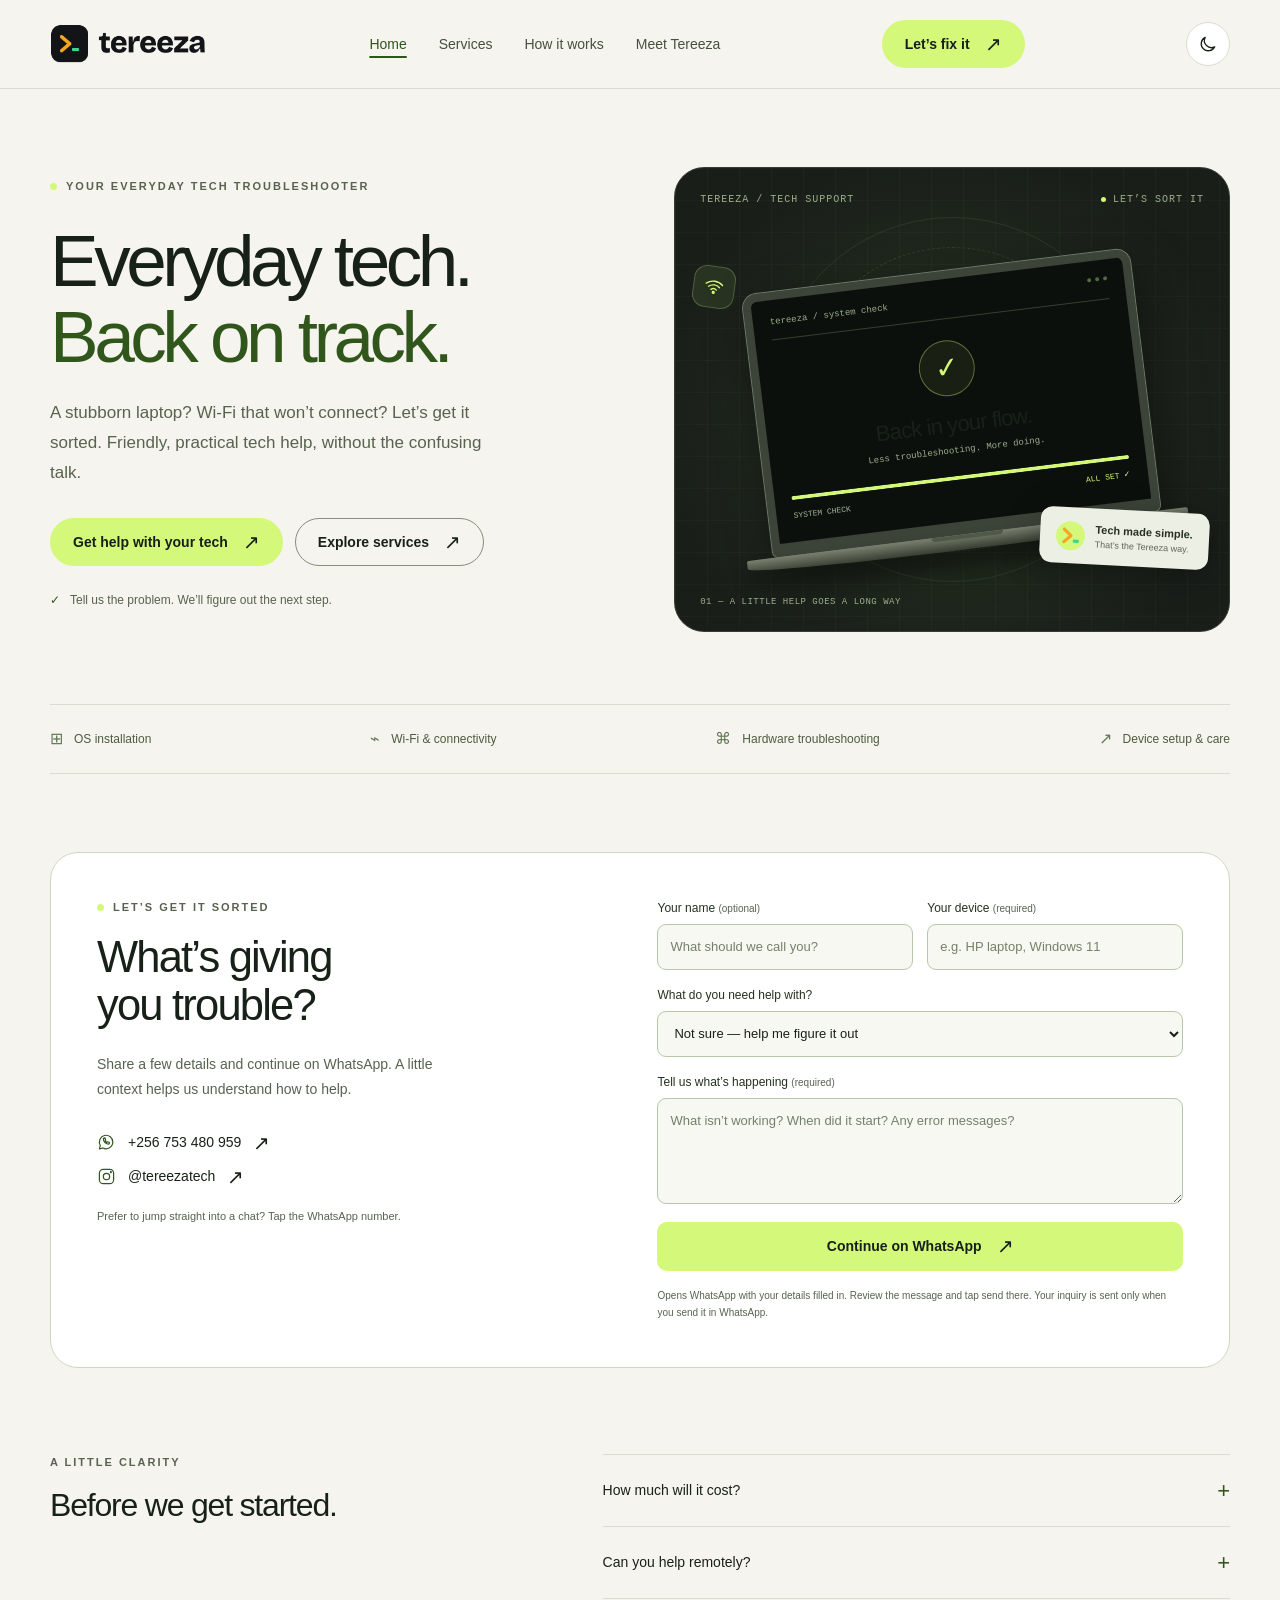
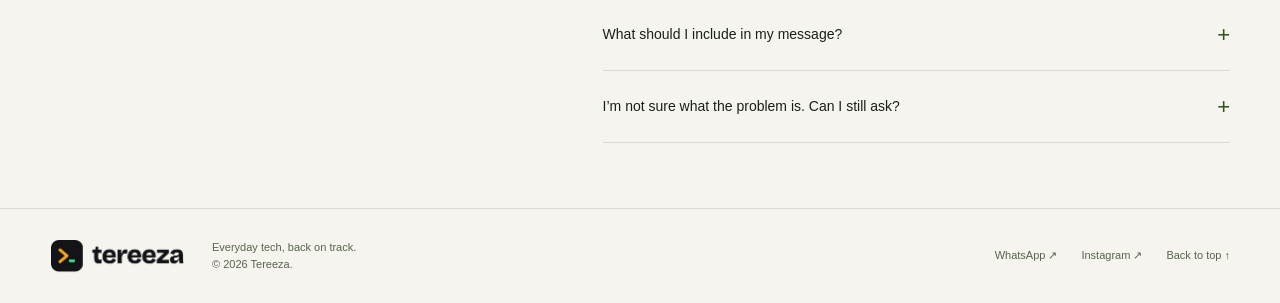
==== public/index.html @ 5425e19e "Add Tereeza website with Vercel deployment configuration" ====
<!doctype html>
<html lang="en">
<head>
  <meta charset="utf-8">
  <meta name="viewport" content="width=device-width, initial-scale=1">
  <meta name="theme-color" content="#111413">
  <meta name="description" content="Tereeza helps with everyday tech. Start an inquiry about your device and continue on WhatsApp.">
  <title>Tereeza — Everyday tech, back on track</title>
  <link rel="icon" href="favicon.svg" type="image/svg+xml">
  <script>
    (() => {
      let savedTheme;
      try { savedTheme = localStorage.getItem('tereeza-theme'); } catch (_) {}
      document.documentElement.dataset.theme = savedTheme === 'light' || savedTheme === 'dark' ? savedTheme : (matchMedia('(prefers-color-scheme: light)').matches ? 'light' : 'dark');
    })();
  </script>
  <link rel="stylesheet" href="assets/site.css">
  <script src="assets/site.js" defer></script>
</head>
<body data-page="home">
  <a class="skip" href="#main">Skip to content</a>
  <header class="topbar">
    <div class="wrap nav">
      <a href="index.html" class="brand" aria-label="Tereeza home"><img class="brand-logo brand-logo-dark" src="assets/tereeza-logo-dark.png" alt="Tereeza" width="4368" height="1104"><img class="brand-logo brand-logo-light" src="assets/tereeza-logo-light.png" alt="Tereeza" width="4368" height="1104"></a>
      <nav class="nav-links" id="navigation" aria-label="Main navigation"><a href="index.html" aria-current="page">Home</a><a href="services.html">Services</a><a href="how-it-works.html">How it works</a><a href="meet-tereeza.html">Meet Tereeza</a></nav>
      <a class="pill" href="#inquiry">Let’s fix it <span class="arr" aria-hidden="true">↗</span></a>
      <button type="button" class="theme-toggle" aria-label="Switch to light mode" title="Switch to light mode"><svg class="theme-icon-sun" viewBox="0 0 24 24" aria-hidden="true"><circle cx="12" cy="12" r="4"/><path d="M12 2v2m0 16v2M2 12h2m16 0h2M5 5l1.5 1.5m11 11L19 19M5 19l1.5-1.5m11-11L19 5"/></svg><svg class="theme-icon-moon" viewBox="0 0 24 24" aria-hidden="true"><path d="M20 15.4A8.5 8.5 0 0 1 8.6 4a8.5 8.5 0 1 0 11.4 11.4Z"/></svg></button>
      <button type="button" class="menu-toggle" aria-expanded="false" aria-controls="navigation" aria-label="Open navigation">☰</button>
    </div>
  </header>
  <main id="main">
<div class="wrap"><section class="hero" aria-labelledby="hero-title">
        <div>
          <div class="eyebrow"><span class="dot" aria-hidden="true"></span> Your everyday tech troubleshooter</div>
          <h1 id="hero-title">Everyday tech.<br><em>Back on track.</em></h1>
          <p class="intro">A stubborn laptop? Wi-Fi that won’t connect? Let’s get it sorted. Friendly, practical tech help, without the confusing talk.</p>
          <div class="hero-actions"><a class="pill" href="#inquiry">Get help with your tech <span class="arr" aria-hidden="true">↗</span></a><a class="pill secondary" href="services.html">Explore services <span class="arr" aria-hidden="true">↗</span></a></div>
          <p class="hero-note"><span class="check" aria-hidden="true">✓</span> Tell us the problem. We’ll figure out the next step.</p>
        </div>
        <div class="tech-scene" role="img" aria-label="Illustration of a laptop with a completed system check, showing tech back on track.">
          <div class="scene-top"><span>TEREEZA / TECH SUPPORT</span><span class="scene-tag"><span class="dot"></span> LET’S SORT IT</span></div>
          <div class="orbit"></div>
          <div class="signal"><svg viewBox="0 0 24 24" fill="none" stroke="currentColor" stroke-width="1.5" stroke-linecap="round"><path d="M3 9a14 14 0 0 1 18 0M6 12a9 9 0 0 1 12 0M9 15a4.5 4.5 0 0 1 6 0"/><circle cx="12" cy="18" r="1" fill="currentColor"/></svg></div>
          <div class="laptop"><div class="laptop-screen"><div class="screen-top"><span>tereeza / system check</span><span class="screen-dots"><i></i><i></i><i></i></span></div><div class="status-icon">✓</div><div class="screen-title">Back in your flow.</div><div class="screen-sub">Less troubleshooting. More doing.</div><div class="screen-progress"></div><div class="screen-status"><span>SYSTEM CHECK</span><b>ALL SET ✓</b></div></div><div class="laptop-base"></div></div>
          <div class="float-badge"><span class="badge-icon"><img src="assets/tereeza-glyph-color.svg" alt="" width="20" height="18"></span><div><strong>Tech made simple.</strong><small>That’s the Tereeza way.</small></div></div>
          <div class="scene-bottom">01 — A LITTLE HELP GOES A LONG WAY</div>
        </div>
      </section><div class="service-strip" aria-label="What we can help with"><span><i aria-hidden="true">⊞</i> OS installation</span><span><i aria-hidden="true">⌁</i> Wi-Fi & connectivity</span><span><i aria-hidden="true">⌘</i> Hardware troubleshooting</span><span><i aria-hidden="true">↗</i> Device setup & care</span></div></div><div class="wrap home-contact"><section class="contact" id="inquiry" aria-labelledby="contact-title"><div class="contact-copy"><div class="eyebrow"><span class="dot" aria-hidden="true"></span> Let’s get it sorted</div><h2 id="contact-title">What’s giving<br>you trouble?</h2><p>Share a few details and continue on WhatsApp. A little context helps us understand how to help.</p><div class="contact-list"><a href="https://wa.me/256753480959?text=Hi%20Tereeza%2C%20I%20need%20help%20with%20my%20tech." target="_blank" rel="noopener noreferrer"><svg viewBox="0 0 24 24" aria-hidden="true"><path d="M20 11.5a8.5 8.5 0 0 1-12.5 7.4L3 20l1.2-4.3A8.5 8.5 0 1 1 20 11.5Z"/><path d="M8 7c0 4 3 7 7 7l1-2-3-1-1 1-2-2 1-1-1-3-2 1Z"/></svg>+256 753 480 959 <span class="arr" aria-hidden="true">↗</span></a><a href="https://www.instagram.com/tereezatech/" target="_blank" rel="noopener noreferrer"><svg viewBox="0 0 24 24" aria-hidden="true"><rect x="3" y="3" width="18" height="18" rx="5"/><circle cx="12" cy="12" r="4"/><circle cx="17.5" cy="6.5" r=".6" fill="currentColor"/></svg>@tereezatech <span class="arr" aria-hidden="true">↗</span></a></div><p class="direct-note">Prefer to jump straight into a chat? Tap the WhatsApp number.</p></div>
        <form class="inquiry-form" action="https://wa.me/256753480959" method="get" target="_blank" rel="noopener noreferrer" id="inquiry-form">
          <div class="form-row"><div class="field"><label for="customer-name">Your name <span>(optional)</span></label><input id="customer-name" autocomplete="name" maxlength="80" placeholder="What should we call you?"></div><div class="field"><label for="device">Your device <span>(required)</span></label><input id="device" maxlength="120" placeholder="e.g. HP laptop, Windows 11" required></div></div>
          <div class="field"><label for="service">What do you need help with?</label><select id="service"><option>Not sure — help me figure it out</option><option>OS installation & recovery</option><option>Wi-Fi & connectivity</option><option>Hardware troubleshooting</option><option>Device setup & tune-ups</option></select></div>
          <div class="field"><label for="problem">Tell us what’s happening <span>(required)</span></label><textarea id="problem" maxlength="1500" minlength="5" placeholder="What isn’t working? When did it start? Any error messages?" required></textarea></div>
          <input type="hidden" id="whatsapp-message" name="text" value="Hi Tereeza, I need help with my tech.">
          <button class="pill" type="submit">Continue on WhatsApp <span class="arr" aria-hidden="true">↗</span></button>
          <p class="form-note" id="form-note">Opens WhatsApp with your details filled in. Review the message and tap send there. Your inquiry is sent only when you send it in WhatsApp.</p>
          <p class="form-status" role="status" id="form-status" hidden>WhatsApp opened with your message. Review it there and tap send. <a id="whatsapp-fallback" href="https://wa.me/256753480959" target="_blank" rel="noopener noreferrer" style="text-decoration:underline">Open the message again ↗</a></p>
          <noscript><p class="form-note">To include your details, enable JavaScript or <a href="https://wa.me/256753480959" target="_blank" rel="noopener noreferrer" style="text-decoration:underline">chat directly on WhatsApp</a> and describe your issue there.</p></noscript>
        </form>
      </section><section class="section faq" aria-labelledby="faq-title"><div class="faq-layout"><div><div class="eyebrow">A little clarity</div><h2 id="faq-title">Before we get started.</h2></div><div><details><summary>How much will it cost?</summary><p>The cost depends on your device and the issue. Share the details on WhatsApp so we can discuss the work and agree on a price before getting started.</p></details><details><summary>Can you help remotely?</summary><p>Some software and connectivity problems can be discussed or guided remotely. Hardware issues may need an in-person check. We’ll agree on a suitable arrangement in the chat.</p></details><details><summary>What should I include in my message?</summary><p>Tell us your device model, the issue, when it started and any error message. You can add a photo or screenshot in WhatsApp if it helps explain what you’re seeing.</p></details><details><summary>I’m not sure what the problem is. Can I still ask?</summary><p>Absolutely. Choose “Not sure” in the form and describe what you’ve noticed in your own words. You don’t need to know the technical name.</p></details></div></div></section></div>
  </main>
  <footer class="footer"><div class="wrap footer-inner"><div class="footer-brand"><a href="index.html" class="brand" aria-label="Tereeza home"><img class="brand-logo brand-logo-dark" src="assets/tereeza-logo-dark.png" alt="Tereeza" width="4368" height="1104"><img class="brand-logo brand-logo-light" src="assets/tereeza-logo-light.png" alt="Tereeza" width="4368" height="1104"></a><p>Everyday tech, back on track.<br>© <span id="year">2026</span> Tereeza.</p></div><div class="footer-links"><a href="https://wa.me/256753480959?text=Hi%20Tereeza%2C%20I%20need%20help%20with%20my%20tech." target="_blank" rel="noopener noreferrer">WhatsApp ↗</a><a href="https://www.instagram.com/tereezatech/" target="_blank" rel="noopener noreferrer">Instagram ↗</a><a href="#main">Back to top ↑</a></div></div></footer>
</body>
</html>
---- public/assets/site.css ----
:root{color-scheme:dark;--bg:#111413;--surface:#1a1e1c;--line:#323832;--text:#f2f1e9;--muted:#a6afa7;--lime:#d4f87a;--ink:#172018;--accent:#d4f87a;--radius:22px}
    *{box-sizing:border-box}html{scroll-behavior:smooth;scroll-padding-top:106px}body{margin:0;background:var(--bg);color:var(--text);font-family:Arial,Helvetica,sans-serif;-webkit-font-smoothing:antialiased;line-height:1.5}a{color:inherit;text-decoration:none}button,input,select,textarea{font:inherit}button,a,input,select,textarea{-webkit-tap-highlight-color:transparent}button,a{touch-action:manipulation}button{cursor:pointer}a:focus-visible,button:focus-visible,input:focus-visible,select:focus-visible,textarea:focus-visible,summary:focus-visible{outline:3px solid var(--accent);outline-offset:5px}::selection{background:var(--lime);color:var(--ink)}.wrap{width:min(1180px,calc(100% - 72px));margin-inline:auto}.skip{position:absolute;left:12px;top:-80px;padding:12px;background:var(--lime);color:var(--ink);z-index:20}.skip:focus{top:12px}.topbar{position:sticky;top:0;z-index:10;background:rgba(17,20,19,.96);border-bottom:1px solid var(--line)}.nav{display:flex;align-items:center;justify-content:space-between;min-height:88px;gap:20px}.brand{display:inline-flex;align-items:center;gap:10px;font-size:27px;font-weight:800;letter-spacing:-1.5px}.brand-logo{display:block;width:158px;height:auto;object-fit:contain}.badge-icon img{display:block;width:20px;height:18px;object-fit:contain}.nav-links{display:flex;gap:32px;color:#c1c9c2;font-size:14px}.nav-links a:hover{color:var(--accent)}.pill{display:inline-flex;justify-content:center;align-items:center;gap:15px;min-height:48px;padding:13px 22px;border-radius:100px;border:1px solid transparent;background:var(--lime);color:var(--ink);font-size:14px;font-weight:700;line-height:1.3;transition:background .2s,transform .2s}.pill:hover{background:#e4ffac;transform:translateY(-2px)}.pill.secondary{background:transparent;border-color:#596058;color:var(--text)}.pill.secondary:hover{background:#252c24}.arr{font-size:20px;font-weight:400;line-height:1}.menu-toggle{display:none;background:transparent;color:var(--text);border:1px solid var(--line);padding:9px 13px;border-radius:8px}.eyebrow{display:flex;gap:9px;align-items:center;text-transform:uppercase;letter-spacing:2px;font-size:11px;font-weight:700;color:var(--muted)}.dot{width:7px;height:7px;border-radius:50%;background:var(--lime);flex:none}.hero{display:grid;grid-template-columns:1.08fr 1fr;gap:24px;padding:78px 0 72px;align-items:center}.hero h1{font-size:clamp(52px,5.7vw,76px);line-height:1.04;letter-spacing:-4.5px;margin:28px 0 24px;font-weight:500}.hero h1 em{font-style:normal;color:var(--accent)}.intro{max-width:440px;font-size:17px;line-height:1.75;color:var(--muted);margin:0 0 30px}.hero-actions{display:flex;flex-wrap:wrap;gap:12px}.hero-note{display:flex;align-items:center;gap:10px;color:var(--muted);font-size:12px;margin-top:25px}.check{color:var(--accent)}
    .tech-scene{position:relative;isolation:isolate;min-height:465px;display:grid;place-items:center;overflow:hidden;border:1px solid #353e31;border-radius:30px;background:radial-gradient(ellipse at 50% 55%,#33412a 0, #20291e 40%,#191e19 75%)}.tech-scene:before{content:"";position:absolute;inset:0;background-image:linear-gradient(#c0de8a08 1px,transparent 1px),linear-gradient(90deg,#c0de8a08 1px,transparent 1px);background-size:32px 32px;z-index:-1}.scene-top{position:absolute;top:24px;left:25px;right:25px;display:flex;justify-content:space-between;font-family:monospace;font-size:10px;color:#9baf8c;letter-spacing:1px}.scene-tag{display:flex;gap:7px;align-items:center}.scene-tag .dot{width:5px;height:5px}.orbit{position:absolute;width:365px;height:365px;border:1px solid #6f8b4830;border-radius:50%;z-index:-1}.orbit:after{content:"";position:absolute;inset:29px;border:1px dashed #8eaa5930;border-radius:50%}.laptop{position:relative;width:84%;max-width:390px;transform:rotate(-7deg);margin-top:22px}.laptop-screen{background:#0c100c;border:8px solid #3c4439;border-bottom-width:13px;outline:1px solid #6f7968;border-radius:14px 14px 6px 6px;padding:17px 17px 22px;box-shadow:8px 18px 50px #0007}.screen-top{display:flex;justify-content:space-between;border-bottom:1px solid #343f30;padding-bottom:12px;font:9px monospace;color:#99ad8b}.screen-dots{display:flex;gap:4px}.screen-dots i{background:#536947;width:4px;height:4px;border-radius:50%}.status-icon{margin:21px auto 12px;width:56px;height:56px;border:1px solid #d4f87a60;background:#d4f87a10;color:var(--accent);border-radius:50%;display:grid;place-items:center;font-size:29px}.screen-title{font-size:22px;text-align:center;font-weight:500;letter-spacing:-.8px}.screen-sub{text-align:center;font:9px monospace;color:#9bad8e;margin-top:5px}.screen-progress{height:4px;background:#313c2b;border-radius:5px;overflow:hidden;margin:20px 0 11px}.screen-progress:after{content:"";display:block;height:100%;width:100%;background:var(--lime)}.screen-status{display:flex;justify-content:space-between;color:#a4b699;font:8px monospace}.screen-status b{color:var(--accent);font-weight:400}.laptop-base{position:relative;margin-left:-7%;width:114%;height:15px;border-radius:2px 2px 45% 45%;background:linear-gradient(#79806f,#373e32);box-shadow:0 13px 18px #0005}.laptop-base:after{content:"";position:absolute;left:42%;width:16%;height:4px;background:#4f5948;border-radius:0 0 6px 6px}.float-badge{position:absolute;right:20px;bottom:65px;display:flex;align-items:center;gap:10px;background:#ecf0e4;color:#263021;padding:13px 16px;border-radius:12px;box-shadow:0 8px 35px #0004;transform:rotate(3deg)}.float-badge .badge-icon{display:grid;place-items:center;background:#d4f87a;border-radius:50%;width:29px;height:29px;font-size:17px}.float-badge strong{display:block;font-size:11px}.float-badge small{display:block;font-size:9px;color:#5c6756}.scene-bottom{position:absolute;bottom:22px;left:25px;font-family:monospace;color:#9baf8c;font-size:9px;letter-spacing:.5px}.signal{position:absolute;left:18px;top:98px;width:42px;height:42px;border:1px solid #94ad7160;background:#283321;border-radius:13px;display:grid;place-items:center;transform:rotate(8deg);color:var(--accent)}.signal svg{width:22px;height:22px}
    .service-strip{display:flex;align-items:center;justify-content:space-between;gap:16px;border-top:1px solid var(--line);border-bottom:1px solid var(--line);padding:22px 0;color:#c6cdc3;font-size:12px}.service-strip span{display:flex;align-items:center;gap:11px}.service-strip i{color:#8c9b7d;font-style:normal;font-size:16px}.section{padding:86px 0}.section-head{display:flex;justify-content:space-between;gap:35px;align-items:end;margin-bottom:34px}.section-head h2,.about h2,.contact h2{font-size:clamp(32px,3.4vw,44px);font-weight:500;line-height:1.12;letter-spacing:-1.8px;margin:17px 0 0}.section-head p{color:var(--muted);max-width:325px;font-size:14px;margin:0}.services-grid{display:grid;grid-template-columns:repeat(4,1fr);gap:14px}.service-card{position:relative;display:flex;flex-direction:column;background:var(--surface);border:1px solid var(--line);border-radius:var(--radius);padding:25px 23px;min-height:305px;transition:border-color .2s,transform .2s}.service-card:hover{border-color:#7d9263;transform:translateY(-4px)}.service-icon{display:flex;align-items:center;justify-content:center;width:43px;height:43px;background:#2c3427;border:1px solid #435035;border-radius:12px;color:var(--accent);margin-bottom:31px}.service-icon svg{width:22px;height:22px;fill:none;stroke:currentColor;stroke-width:1.5;stroke-linecap:round;stroke-linejoin:round}.service-number{position:absolute;right:23px;top:26px;color:#667160;font:10px monospace}.service-card h3,.service-card h2{font-size:18px;font-weight:500;letter-spacing:-.4px;line-height:1.3;margin:0 0 12px}.service-card p{font-size:13px;color:var(--muted);line-height:1.7;margin:0 0 23px}.service-link{display:flex;align-items:center;justify-content:space-between;color:var(--accent);font-size:12px;font-weight:700;margin-top:auto;padding-top:12px;border-top:1px solid var(--line)}.service-link:hover{text-decoration:underline}.small-note{color:var(--muted);font-size:12px;margin-top:20px}.process-section{background:#171b17;border-block:1px solid var(--line)}.process-grid{display:grid;grid-template-columns:.9fr 1.6fr;gap:70px}.process-intro h2{font-size:40px;line-height:1.15;font-weight:500;letter-spacing:-1.7px;margin:20px 0 0}.steps{display:grid;grid-template-columns:repeat(3,1fr);gap:28px;padding-top:4px}.step-num{display:grid;place-items:center;border:1px solid #586547;color:var(--accent);font:12px monospace;width:33px;height:33px;border-radius:50%;margin-bottom:23px}.steps h3,.steps h2{font-size:15px;font-weight:500;letter-spacing:-.3px;margin:0 0 10px}.steps p{color:var(--muted);font-size:12px;line-height:1.8;margin:0}.about{display:grid;grid-template-columns:.85fr 1.25fr;gap:90px;align-items:center}.founder-card{--text:#f2f1e9;position:relative;isolation:isolate;display:flex;flex-direction:column;min-height:480px;background:#202b1b;border:1px solid var(--line);border-radius:var(--radius);padding:30px;color:var(--text);overflow:hidden}.founder-portrait{position:absolute;inset:0;z-index:-2;width:100%;height:100%;object-fit:cover;object-position:50% 30%}.founder-card:after{content:"";position:absolute;inset:0;z-index:-1;background:linear-gradient(180deg,rgba(10,16,10,.24) 0%,transparent 35%,rgba(10,16,10,.15) 50%,rgba(10,16,10,.84) 78%,rgba(10,16,10,.97) 100%);pointer-events:none}.founder-card .mini{align-self:flex-start;margin-bottom:auto;padding:8px 12px;border:1px solid #f2f1e930;border-radius:100px;background:#111413b3;color:var(--text);font-size:9px;text-transform:uppercase;letter-spacing:1.5px;line-height:1.4}.founder-name{position:relative;font-size:31px;line-height:1.1;letter-spacing:-1.3px;margin-top:0;font-weight:500;text-shadow:0 2px 15px #0008}.founder-role{font-size:12px;line-height:1.65;margin-top:12px;color:#d9e2d2}.about-copy p{color:var(--muted);font-size:15px;line-height:1.8;margin-top:23px}.inline-link{display:inline-flex;gap:22px;align-items:center;font-size:13px;color:var(--accent);margin-top:5px;padding-bottom:5px;border-bottom:1px solid #637346}.contact{background:#1a2019;border:1px solid #3c4733;border-radius:28px;padding:46px;display:grid;grid-template-columns:1fr 1.05fr;gap:60px;scroll-margin-top:110px}.contact-copy p{color:var(--muted);font-size:14px;max-width:340px;line-height:1.8;margin:22px 0 30px}.contact-list{display:flex;flex-direction:column;align-items:start;gap:13px;font-size:14px}.contact-list a{display:inline-flex;align-items:center;gap:12px}.contact-list a:hover{color:var(--accent)}.contact-list svg{width:19px;height:19px;stroke:var(--accent);fill:none;stroke-width:1.5;stroke-linecap:round;stroke-linejoin:round;flex:none}.direct-note{font-size:11px!important;margin-top:20px!important}.inquiry-form{display:grid;gap:16px}.form-row{display:grid;grid-template-columns:1fr 1fr;gap:14px}.field{display:flex;flex-direction:column;gap:7px}label{font-size:12px;color:#e3e9dd}label span{color:var(--muted);font-size:10px}input,select,textarea{min-width:0;width:100%;border:1px solid #48523e;border-radius:9px;background:#151b13;color:var(--text);padding:12px;font-size:13px;line-height:1.5}input::placeholder,textarea::placeholder{color:#8d9885}textarea{resize:vertical;min-height:106px}select{min-height:46px}.inquiry-form .pill{width:100%;border-radius:10px;margin-top:2px;min-height:49px}.form-note{font-size:10px;color:var(--muted);margin:0;line-height:1.7}.form-status{border-left:2px solid var(--lime);padding:8px 12px;font-size:12px;background:#27321e;margin:0;color:#e1edcf}.faq{padding-bottom:65px}.faq-layout{display:grid;grid-template-columns:1fr 1.3fr;gap:70px}.faq h2{font-size:32px;font-weight:500;letter-spacing:-1.2px;margin-top:16px;line-height:1.2}.faq details{border-bottom:1px solid var(--line);padding:19px 0}.faq details:first-child{border-top:1px solid var(--line)}.faq summary{cursor:pointer;list-style:none;display:flex;justify-content:space-between;align-items:center;gap:22px;font-size:14px}.faq summary::-webkit-details-marker{display:none}.faq summary:after{content:"+";font-size:22px;color:var(--accent)}.faq details[open] summary:after{content:"−"}.faq details p{font-size:13px;color:var(--muted);line-height:1.8;margin:14px 24px 0 0}.footer{border-top:1px solid var(--line);padding:30px 0}.footer-inner{display:flex;justify-content:space-between;align-items:center;gap:25px}.footer-brand{display:flex;align-items:center;gap:26px}.footer .brand{font-size:23px}.footer .brand-logo{width:136px}.footer p{font-size:11px;color:var(--muted);margin:0}.footer-links{display:flex;gap:24px;font-size:11px;color:var(--muted)}.footer-links a:hover{color:var(--accent)}[hidden]{display:none!important}
    @media(min-width:1400px){.hero{padding-block:90px}.tech-scene{min-height:480px}}
    @media(max-width:1050px){.wrap{width:calc(100% - 48px)}.hero{gap:30px}.hero h1{font-size:58px;letter-spacing:-3.5px}.tech-scene{min-height:425px}.hero-actions .pill{padding-inline:17px}.services-grid{grid-template-columns:repeat(2,1fr)}.service-card{min-height:265px}.service-icon{margin-bottom:22px}.process-grid{grid-template-columns:1fr;gap:36px}.process-intro h2{max-width:480px}.about{gap:45px}.contact{padding:33px;gap:32px}.nav-links{gap:23px}}
    @media(max-width:720px){html{scroll-padding-top:90px}.wrap{width:calc(100% - 36px)}.nav{min-height:74px;gap:12px}.brand{font-size:25px}.brand-logo{width:135px}.nav>.pill{margin-left:auto;min-height:40px;padding:10px 15px;font-size:12px}.nav>.pill .arr{display:none}.menu-toggle{display:block}.nav-links{position:absolute;top:74px;left:0;right:0;display:none;flex-direction:column;gap:0;padding:8px 18px 18px;background:var(--bg);border-bottom:1px solid var(--line)}.nav-links.is-open{display:flex}.nav-links a{padding:13px 10px;font-size:15px}.hero{grid-template-columns:1fr;padding:43px 0 36px;gap:36px}.hero h1{font-size:clamp(48px,10.2vw,67px);letter-spacing:-3px;line-height:1.04;margin-top:23px}.eyebrow{font-size:10px;letter-spacing:1.6px}.intro{font-size:15px;line-height:1.75;max-width:460px;margin-bottom:25px}.hero-note{margin-top:19px;font-size:11px}.tech-scene{min-height:380px;max-width:540px;width:100%;margin:auto;border-radius:23px}.laptop{width:76%;max-width:370px}.float-badge{bottom:49px;right:19px}.scene-top{top:21px}.signal{top:82px}.orbit{width:310px;height:310px}.service-strip{display:grid;grid-template-columns:1fr 1fr;row-gap:16px;padding:20px 3px;font-size:11px}.service-strip span{gap:8px}.section{padding:58px 0}.section-head{display:block;margin-bottom:26px}.section-head h2,.about h2,.contact h2{font-size:34px;letter-spacing:-1.5px}.section-head p{max-width:410px;margin-top:18px;font-size:13px}.services-grid{gap:12px}.service-card{padding:21px 18px;min-height:286px;border-radius:17px}.service-number{right:18px;top:23px}.service-card h3,.service-card h2{font-size:17px}.service-card p{font-size:12px}.service-link{font-size:11px}.small-note{font-size:11px;line-height:1.7}.process-grid{gap:30px}.process-intro h2{font-size:34px}.steps{gap:17px}.steps h3,.steps h2{font-size:14px}.steps p{font-size:11px}.step-num{margin-bottom:18px}.about{grid-template-columns:1fr;gap:32px}.founder-card{min-height:440px;max-width:440px;width:100%;margin-inline:auto;padding:26px}.founder-name{margin-top:0}.about-copy p{font-size:14px;margin-top:19px}.contact{grid-template-columns:1fr;padding:28px 22px;gap:30px;border-radius:23px}.contact-copy p{margin:18px 0 24px;max-width:450px}.contact-list{font-size:13px}.direct-note{margin-bottom:0!important}.faq-layout{grid-template-columns:1fr;gap:22px}.faq h2{font-size:31px;margin-bottom:0}.faq summary{font-size:13px}.footer-inner{align-items:start;gap:22px}.footer-brand{flex-direction:column;align-items:start;gap:12px}.footer-links{flex-direction:column;gap:12px;text-align:right}.footer p{font-size:10px;max-width:200px}}
    @media(max-width:380px){.brand-logo{width:116px}.nav>.pill{white-space:nowrap}.wrap{width:calc(100% - 28px)}.hero h1{font-size:46px;letter-spacing:-2.6px}.hero-actions{gap:9px}.hero-actions .pill{padding-inline:15px;font-size:12px}.tech-scene{min-height:346px}.laptop{width:78%}.laptop-screen{padding:13px 12px 17px}.screen-title{font-size:19px}.screen-sub{font-size:8px}.status-icon{margin-top:16px;width:48px;height:48px}.float-badge{padding:10px;bottom:39px;right:12px}.signal{left:12px;width:35px;height:35px}.services-grid{grid-template-columns:1fr}.service-card{min-height:240px}.steps{grid-template-columns:1fr;gap:24px}.step{display:grid;grid-template-columns:34px 1fr;column-gap:15px}.step-num{grid-row:1/3;margin:0}.steps p{font-size:12px}.steps h3,.steps h2{margin-bottom:5px}.form-row{grid-template-columns:1fr}.contact{padding:25px 18px}}
    @media(prefers-reduced-motion:reduce){html{scroll-behavior:auto}*,*:before,*:after{transition:none!important}}

    .theme-toggle{display:grid;place-items:center;flex:none;width:44px;height:44px;border:1px solid var(--line);border-radius:50%;background:var(--surface);color:var(--text);transition:background .2s,border-color .2s}.theme-toggle:hover{border-color:var(--accent)}.theme-toggle svg{width:20px;height:20px;fill:none;stroke:currentColor;stroke-width:1.6;stroke-linecap:round;stroke-linejoin:round}.theme-icon-moon,.brand-logo-light{display:none}.theme-toggle .theme-icon-moon{display:none}.tech-scene{--accent:#d4f87a;--text:#f2f1e9}
    :root[data-theme="light"]{color-scheme:light;--bg:#f5f4ee;--surface:#fff;--line:#d8ddcf;--text:#182118;--muted:#58634f;--accent:#31561c}
    [data-theme="light"] .brand-logo-dark{display:none}[data-theme="light"] .brand-logo-light{display:block}[data-theme="light"] .theme-toggle .theme-icon-sun{display:none}[data-theme="light"] .theme-toggle .theme-icon-moon{display:block}
    [data-theme="light"] .topbar{background:rgba(245,244,238,.96)}[data-theme="light"] .nav-links{color:#45513e}[data-theme="light"] .pill.secondary{border-color:#849077}[data-theme="light"] .pill.secondary:hover{background:#e3e9da}[data-theme="light"] .service-strip{color:#4d5c40}[data-theme="light"] .service-strip i{color:#647957}[data-theme="light"] .service-icon{background:#edf3df;border-color:#cedaba}[data-theme="light"] .service-number{color:#738268}[data-theme="light"] .process-section{background:#eaf0e2}[data-theme="light"] .step-num{border-color:#a5b48e}[data-theme="light"] .inline-link{border-color:#9dad89}[data-theme="light"] .contact{background:#fff;border-color:#cdd8c0}[data-theme="light"] label{color:#24321d}[data-theme="light"] input,[data-theme="light"] select,[data-theme="light"] textarea{background:#f7f8f2;border-color:#bac6ac}[data-theme="light"] input::placeholder,[data-theme="light"] textarea::placeholder{color:#748169}[data-theme="light"] .form-status{background:#e7f2d8;color:#2b451c}
    @media(max-width:720px){.nav>.pill{display:none}.theme-toggle{margin-left:auto}.nav{gap:12px}}
.nav-links a[aria-current="page"]{color:var(--accent);text-decoration:underline;text-underline-offset:7px;text-decoration-thickness:2px}.inner-page{min-height:calc(100svh - 200px)}.breadcrumbs{display:flex;align-items:center;gap:10px;padding-top:28px;color:var(--muted);font-size:12px}.breadcrumbs a:hover{color:var(--accent)}.breadcrumbs span[aria-hidden]{opacity:.5}.inner-page .section{padding-top:44px;padding-bottom:54px}.section-head h1,.about h1{font-size:clamp(32px,3.4vw,44px);font-weight:500;line-height:1.12;letter-spacing:-1.8px;margin:17px 0 0}.process-intro h1{font-size:44px;line-height:1.15;font-weight:500;letter-spacing:-1.7px;margin:20px 0 0}.inner-page .process-section{background:transparent;border:0}.page-cta{display:flex;justify-content:space-between;align-items:center;gap:25px;border-top:1px solid var(--line);padding:27px 0 44px}.page-cta p{font-size:20px;letter-spacing:-.5px;margin:0}.page-cta .actions{display:flex;gap:12px;flex-wrap:wrap}.home-contact{padding-top:78px}
@media(max-width:900px){.nav{min-height:74px;gap:12px}.nav>.pill{display:none}.theme-toggle{margin-left:auto}.menu-toggle{display:block}.nav-links{position:absolute;top:74px;left:0;right:0;display:none;flex-direction:column;gap:0;padding:8px 18px 18px;background:var(--bg);border-bottom:1px solid var(--line)}.nav-links.is-open{display:flex}.nav-links a{padding:13px 10px;font-size:15px}}
@media(max-width:720px){.breadcrumbs{padding-top:24px}.inner-page .section{padding-top:32px;padding-bottom:38px}.section-head h1,.about h1,.process-intro h1{font-size:34px;letter-spacing:-1.5px}.page-cta{align-items:flex-start;flex-direction:column;padding-bottom:36px;gap:18px}.page-cta p{font-size:19px}.page-cta .pill{font-size:12px;padding-inline:18px}.home-contact{padding-top:48px}}
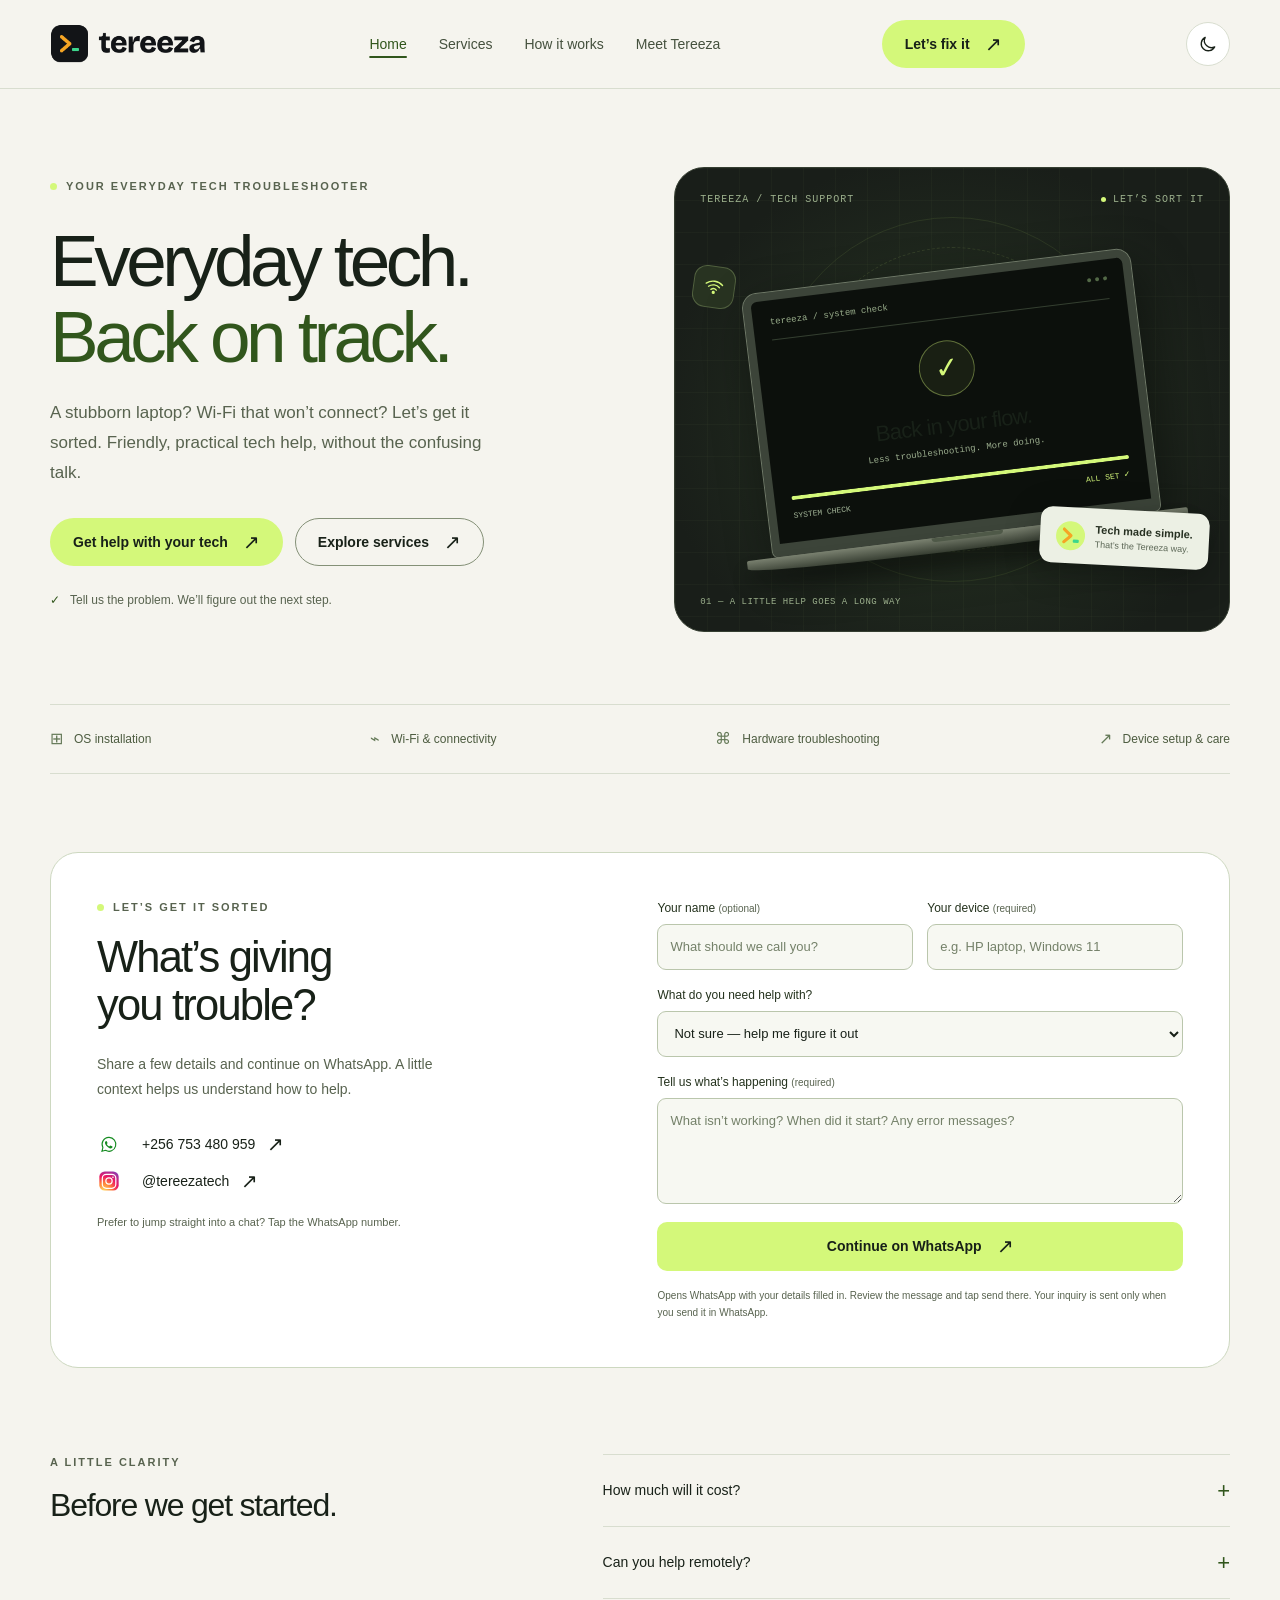
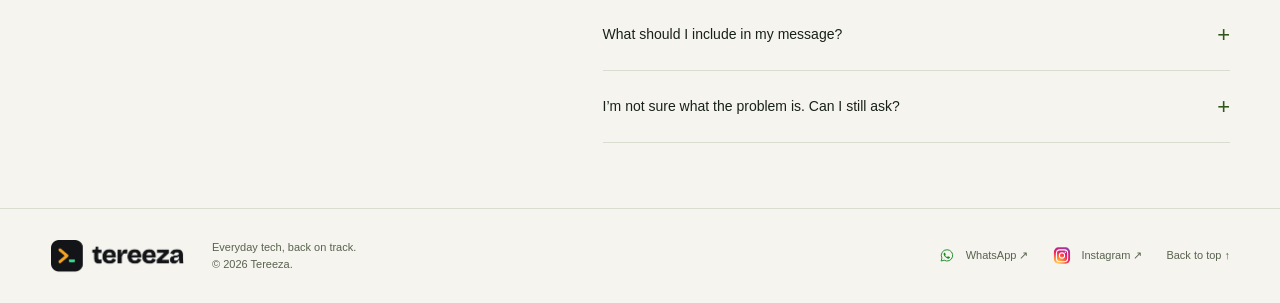
==== commit 09442356: "Add Instagram and WhatsApp brand icons" ====
--- a/public/index.html
+++ b/public/index.html
@@ -45,7 +45,7 @@
           <div class="float-badge"><span class="badge-icon"><img src="assets/tereeza-glyph-color.svg" alt="" width="20" height="18"></span><div><strong>Tech made simple.</strong><small>That’s the Tereeza way.</small></div></div>
           <div class="scene-bottom">01 — A LITTLE HELP GOES A LONG WAY</div>
         </div>
-      </section><div class="service-strip" aria-label="What we can help with"><span><i aria-hidden="true">⊞</i> OS installation</span><span><i aria-hidden="true">⌁</i> Wi-Fi & connectivity</span><span><i aria-hidden="true">⌘</i> Hardware troubleshooting</span><span><i aria-hidden="true">↗</i> Device setup & care</span></div></div><div class="wrap home-contact"><section class="contact" id="inquiry" aria-labelledby="contact-title"><div class="contact-copy"><div class="eyebrow"><span class="dot" aria-hidden="true"></span> Let’s get it sorted</div><h2 id="contact-title">What’s giving<br>you trouble?</h2><p>Share a few details and continue on WhatsApp. A little context helps us understand how to help.</p><div class="contact-list"><a href="https://wa.me/256753480959?text=Hi%20Tereeza%2C%20I%20need%20help%20with%20my%20tech." target="_blank" rel="noopener noreferrer"><svg viewBox="0 0 24 24" aria-hidden="true"><path d="M20 11.5a8.5 8.5 0 0 1-12.5 7.4L3 20l1.2-4.3A8.5 8.5 0 1 1 20 11.5Z"/><path d="M8 7c0 4 3 7 7 7l1-2-3-1-1 1-2-2 1-1-1-3-2 1Z"/></svg>+256 753 480 959 <span class="arr" aria-hidden="true">↗</span></a><a href="https://www.instagram.com/tereezatech/" target="_blank" rel="noopener noreferrer"><svg viewBox="0 0 24 24" aria-hidden="true"><rect x="3" y="3" width="18" height="18" rx="5"/><circle cx="12" cy="12" r="4"/><circle cx="17.5" cy="6.5" r=".6" fill="currentColor"/></svg>@tereezatech <span class="arr" aria-hidden="true">↗</span></a></div><p class="direct-note">Prefer to jump straight into a chat? Tap the WhatsApp number.</p></div>
+      </section><div class="service-strip" aria-label="What we can help with"><span><i aria-hidden="true">⊞</i> OS installation</span><span><i aria-hidden="true">⌁</i> Wi-Fi & connectivity</span><span><i aria-hidden="true">⌘</i> Hardware troubleshooting</span><span><i aria-hidden="true">↗</i> Device setup & care</span></div></div><div class="wrap home-contact"><section class="contact" id="inquiry" aria-labelledby="contact-title"><div class="contact-copy"><div class="eyebrow"><span class="dot" aria-hidden="true"></span> Let’s get it sorted</div><h2 id="contact-title">What’s giving<br>you trouble?</h2><p>Share a few details and continue on WhatsApp. A little context helps us understand how to help.</p><div class="contact-list"><a href="https://wa.me/256753480959?text=Hi%20Tereeza%2C%20I%20need%20help%20with%20my%20tech." target="_blank" rel="noopener noreferrer"><img class="social-icon" src="assets/whatsapp.svg" alt="" width="24" height="24" aria-hidden="true">+256 753 480 959 <span class="arr" aria-hidden="true">↗</span></a><a href="https://www.instagram.com/tereezatech/" target="_blank" rel="noopener noreferrer"><img class="social-icon" src="assets/instagram.svg" alt="" width="24" height="24" aria-hidden="true">@tereezatech <span class="arr" aria-hidden="true">↗</span></a></div><p class="direct-note">Prefer to jump straight into a chat? Tap the WhatsApp number.</p></div>
         <form class="inquiry-form" action="https://wa.me/256753480959" method="get" target="_blank" rel="noopener noreferrer" id="inquiry-form">
           <div class="form-row"><div class="field"><label for="customer-name">Your name <span>(optional)</span></label><input id="customer-name" autocomplete="name" maxlength="80" placeholder="What should we call you?"></div><div class="field"><label for="device">Your device <span>(required)</span></label><input id="device" maxlength="120" placeholder="e.g. HP laptop, Windows 11" required></div></div>
           <div class="field"><label for="service">What do you need help with?</label><select id="service"><option>Not sure — help me figure it out</option><option>OS installation & recovery</option><option>Wi-Fi & connectivity</option><option>Hardware troubleshooting</option><option>Device setup & tune-ups</option></select></div>
@@ -53,11 +53,11 @@
           <input type="hidden" id="whatsapp-message" name="text" value="Hi Tereeza, I need help with my tech.">
           <button class="pill" type="submit">Continue on WhatsApp <span class="arr" aria-hidden="true">↗</span></button>
           <p class="form-note" id="form-note">Opens WhatsApp with your details filled in. Review the message and tap send there. Your inquiry is sent only when you send it in WhatsApp.</p>
-          <p class="form-status" role="status" id="form-status" hidden>WhatsApp opened with your message. Review it there and tap send. <a id="whatsapp-fallback" href="https://wa.me/256753480959" target="_blank" rel="noopener noreferrer" style="text-decoration:underline">Open the message again ↗</a></p>
-          <noscript><p class="form-note">To include your details, enable JavaScript or <a href="https://wa.me/256753480959" target="_blank" rel="noopener noreferrer" style="text-decoration:underline">chat directly on WhatsApp</a> and describe your issue there.</p></noscript>
+          <p class="form-status" role="status" id="form-status" hidden>WhatsApp opened with your message. Review it there and tap send. <a id="whatsapp-fallback" href="https://wa.me/256753480959" target="_blank" rel="noopener noreferrer" style="text-decoration:underline"><img class="social-icon" src="assets/whatsapp.svg" alt="" width="24" height="24" aria-hidden="true">Open the message again ↗</a></p>
+          <noscript><p class="form-note">To include your details, enable JavaScript or <a href="https://wa.me/256753480959" target="_blank" rel="noopener noreferrer" style="text-decoration:underline"><img class="social-icon" src="assets/whatsapp.svg" alt="" width="24" height="24" aria-hidden="true">chat directly on WhatsApp</a> and describe your issue there.</p></noscript>
         </form>
       </section><section class="section faq" aria-labelledby="faq-title"><div class="faq-layout"><div><div class="eyebrow">A little clarity</div><h2 id="faq-title">Before we get started.</h2></div><div><details><summary>How much will it cost?</summary><p>The cost depends on your device and the issue. Share the details on WhatsApp so we can discuss the work and agree on a price before getting started.</p></details><details><summary>Can you help remotely?</summary><p>Some software and connectivity problems can be discussed or guided remotely. Hardware issues may need an in-person check. We’ll agree on a suitable arrangement in the chat.</p></details><details><summary>What should I include in my message?</summary><p>Tell us your device model, the issue, when it started and any error message. You can add a photo or screenshot in WhatsApp if it helps explain what you’re seeing.</p></details><details><summary>I’m not sure what the problem is. Can I still ask?</summary><p>Absolutely. Choose “Not sure” in the form and describe what you’ve noticed in your own words. You don’t need to know the technical name.</p></details></div></div></section></div>
   </main>
-  <footer class="footer"><div class="wrap footer-inner"><div class="footer-brand"><a href="index.html" class="brand" aria-label="Tereeza home"><img class="brand-logo brand-logo-dark" src="assets/tereeza-logo-dark.png" alt="Tereeza" width="4368" height="1104"><img class="brand-logo brand-logo-light" src="assets/tereeza-logo-light.png" alt="Tereeza" width="4368" height="1104"></a><p>Everyday tech, back on track.<br>© <span id="year">2026</span> Tereeza.</p></div><div class="footer-links"><a href="https://wa.me/256753480959?text=Hi%20Tereeza%2C%20I%20need%20help%20with%20my%20tech." target="_blank" rel="noopener noreferrer">WhatsApp ↗</a><a href="https://www.instagram.com/tereezatech/" target="_blank" rel="noopener noreferrer">Instagram ↗</a><a href="#main">Back to top ↑</a></div></div></footer>
+  <footer class="footer"><div class="wrap footer-inner"><div class="footer-brand"><a href="index.html" class="brand" aria-label="Tereeza home"><img class="brand-logo brand-logo-dark" src="assets/tereeza-logo-dark.png" alt="Tereeza" width="4368" height="1104"><img class="brand-logo brand-logo-light" src="assets/tereeza-logo-light.png" alt="Tereeza" width="4368" height="1104"></a><p>Everyday tech, back on track.<br>© <span id="year">2026</span> Tereeza.</p></div><div class="footer-links"><a href="https://wa.me/256753480959?text=Hi%20Tereeza%2C%20I%20need%20help%20with%20my%20tech." target="_blank" rel="noopener noreferrer"><img class="social-icon" src="assets/whatsapp.svg" alt="" width="24" height="24" aria-hidden="true">WhatsApp ↗</a><a href="https://www.instagram.com/tereezatech/" target="_blank" rel="noopener noreferrer"><img class="social-icon" src="assets/instagram.svg" alt="" width="24" height="24" aria-hidden="true">Instagram ↗</a><a href="#main">Back to top ↑</a></div></div></footer>
 </body>
 </html>
--- a/public/assets/site.css
+++ b/public/assets/site.css
@@ -16,3 +16,6 @@
 .nav-links a[aria-current="page"]{color:var(--accent);text-decoration:underline;text-underline-offset:7px;text-decoration-thickness:2px}.inner-page{min-height:calc(100svh - 200px)}.breadcrumbs{display:flex;align-items:center;gap:10px;padding-top:28px;color:var(--muted);font-size:12px}.breadcrumbs a:hover{color:var(--accent)}.breadcrumbs span[aria-hidden]{opacity:.5}.inner-page .section{padding-top:44px;padding-bottom:54px}.section-head h1,.about h1{font-size:clamp(32px,3.4vw,44px);font-weight:500;line-height:1.12;letter-spacing:-1.8px;margin:17px 0 0}.process-intro h1{font-size:44px;line-height:1.15;font-weight:500;letter-spacing:-1.7px;margin:20px 0 0}.inner-page .process-section{background:transparent;border:0}.page-cta{display:flex;justify-content:space-between;align-items:center;gap:25px;border-top:1px solid var(--line);padding:27px 0 44px}.page-cta p{font-size:20px;letter-spacing:-.5px;margin:0}.page-cta .actions{display:flex;gap:12px;flex-wrap:wrap}.home-contact{padding-top:78px}
 @media(max-width:900px){.nav{min-height:74px;gap:12px}.nav>.pill{display:none}.theme-toggle{margin-left:auto}.menu-toggle{display:block}.nav-links{position:absolute;top:74px;left:0;right:0;display:none;flex-direction:column;gap:0;padding:8px 18px 18px;background:var(--bg);border-bottom:1px solid var(--line)}.nav-links.is-open{display:flex}.nav-links a{padding:13px 10px;font-size:15px}}
 @media(max-width:720px){.breadcrumbs{padding-top:24px}.inner-page .section{padding-top:32px;padding-bottom:38px}.section-head h1,.about h1,.process-intro h1{font-size:34px;letter-spacing:-1.5px}.page-cta{align-items:flex-start;flex-direction:column;padding-bottom:36px;gap:18px}.page-cta p{font-size:19px}.page-cta .pill{font-size:12px;padding-inline:18px}.home-contact{padding-top:48px}}
+
+/* Brand icons supplied for social contact links. */
+.social-icon{display:inline-block;width:24px;height:24px;object-fit:contain;flex-shrink:0;vertical-align:middle;margin-right:9px}.footer-links a{display:inline-flex;align-items:center}.footer-links .social-icon{width:20px;height:20px}
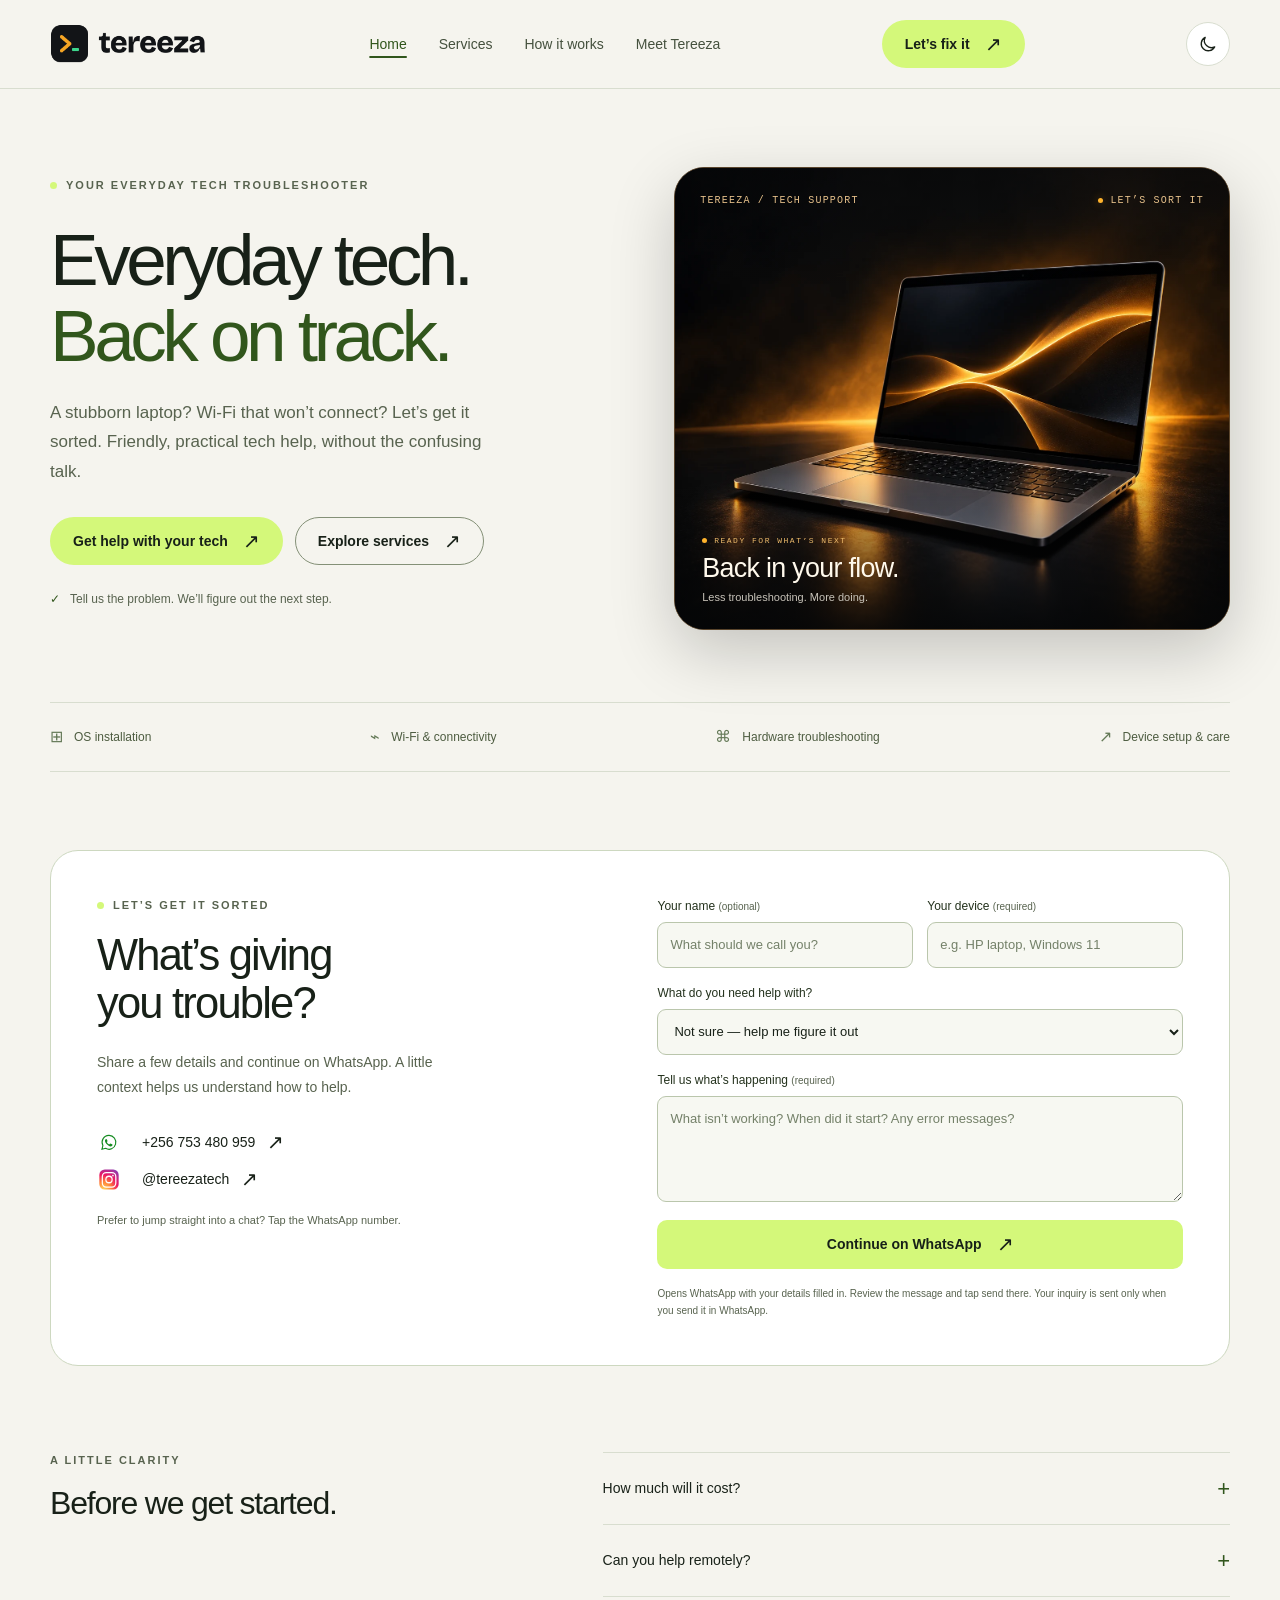
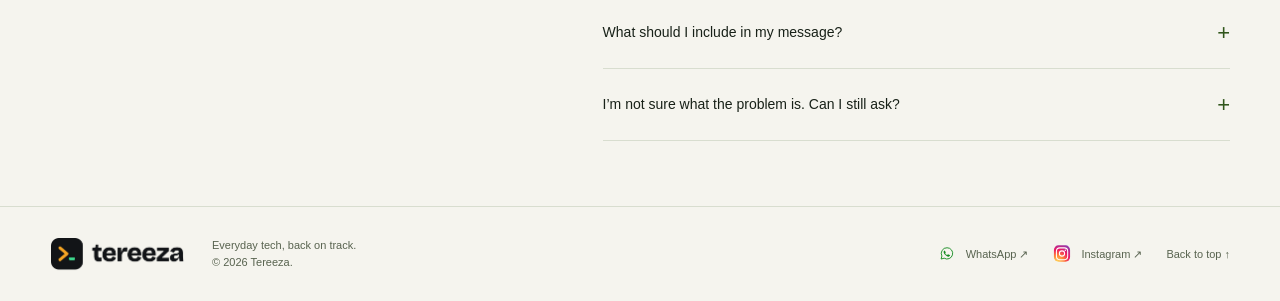
==== commit b91cf238: "Redesign tech support hero with cinematic laptop image" ====
--- a/public/index.html
+++ b/public/index.html
@@ -37,13 +37,10 @@
           <div class="hero-actions"><a class="pill" href="#inquiry">Get help with your tech <span class="arr" aria-hidden="true">↗</span></a><a class="pill secondary" href="services.html">Explore services <span class="arr" aria-hidden="true">↗</span></a></div>
           <p class="hero-note"><span class="check" aria-hidden="true">✓</span> Tell us the problem. We’ll figure out the next step.</p>
         </div>
-        <div class="tech-scene" role="img" aria-label="Illustration of a laptop with a completed system check, showing tech back on track.">
+        <div class="tech-scene tech-scene-photo">
+          <img class="tech-support-photo" src="assets/tech-support-laptop.webp" alt="Graphite laptop with an amber wave on its screen, lit by warm studio lighting." width="1374" height="1145" fetchpriority="high" decoding="async">
           <div class="scene-top"><span>TEREEZA / TECH SUPPORT</span><span class="scene-tag"><span class="dot"></span> LET’S SORT IT</span></div>
-          <div class="orbit"></div>
-          <div class="signal"><svg viewBox="0 0 24 24" fill="none" stroke="currentColor" stroke-width="1.5" stroke-linecap="round"><path d="M3 9a14 14 0 0 1 18 0M6 12a9 9 0 0 1 12 0M9 15a4.5 4.5 0 0 1 6 0"/><circle cx="12" cy="18" r="1" fill="currentColor"/></svg></div>
-          <div class="laptop"><div class="laptop-screen"><div class="screen-top"><span>tereeza / system check</span><span class="screen-dots"><i></i><i></i><i></i></span></div><div class="status-icon">✓</div><div class="screen-title">Back in your flow.</div><div class="screen-sub">Less troubleshooting. More doing.</div><div class="screen-progress"></div><div class="screen-status"><span>SYSTEM CHECK</span><b>ALL SET ✓</b></div></div><div class="laptop-base"></div></div>
-          <div class="float-badge"><span class="badge-icon"><img src="assets/tereeza-glyph-color.svg" alt="" width="20" height="18"></span><div><strong>Tech made simple.</strong><small>That’s the Tereeza way.</small></div></div>
-          <div class="scene-bottom">01 — A LITTLE HELP GOES A LONG WAY</div>
+          <div class="photo-caption"><span class="photo-status"><span></span> READY FOR WHAT’S NEXT</span><strong>Back in your flow.</strong><small>Less troubleshooting. More doing.</small></div>
         </div>
       </section><div class="service-strip" aria-label="What we can help with"><span><i aria-hidden="true">⊞</i> OS installation</span><span><i aria-hidden="true">⌁</i> Wi-Fi & connectivity</span><span><i aria-hidden="true">⌘</i> Hardware troubleshooting</span><span><i aria-hidden="true">↗</i> Device setup & care</span></div></div><div class="wrap home-contact"><section class="contact" id="inquiry" aria-labelledby="contact-title"><div class="contact-copy"><div class="eyebrow"><span class="dot" aria-hidden="true"></span> Let’s get it sorted</div><h2 id="contact-title">What’s giving<br>you trouble?</h2><p>Share a few details and continue on WhatsApp. A little context helps us understand how to help.</p><div class="contact-list"><a href="https://wa.me/256753480959?text=Hi%20Tereeza%2C%20I%20need%20help%20with%20my%20tech." target="_blank" rel="noopener noreferrer"><img class="social-icon" src="assets/whatsapp.svg" alt="" width="24" height="24" aria-hidden="true">+256 753 480 959 <span class="arr" aria-hidden="true">↗</span></a><a href="https://www.instagram.com/tereezatech/" target="_blank" rel="noopener noreferrer"><img class="social-icon" src="assets/instagram.svg" alt="" width="24" height="24" aria-hidden="true">@tereezatech <span class="arr" aria-hidden="true">↗</span></a></div><p class="direct-note">Prefer to jump straight into a chat? Tap the WhatsApp number.</p></div>
         <form class="inquiry-form" action="https://wa.me/256753480959" method="get" target="_blank" rel="noopener noreferrer" id="inquiry-form">
--- a/public/assets/site.css
+++ b/public/assets/site.css
@@ -19,3 +19,17 @@
 
 /* Brand icons supplied for social contact links. */
 .social-icon{display:inline-block;width:24px;height:24px;object-fit:contain;flex-shrink:0;vertical-align:middle;margin-right:9px}.footer-links a{display:inline-flex;align-items:center}.footer-links .social-icon{width:20px;height:20px}
+
+/* Photographic tech support hero, inspired by the Semester-Ready creative. */
+.tech-scene.tech-scene-photo{display:block;min-height:0;aspect-ratio:6/5;background:#0c0d0e;border:1px solid #5a452c;border-radius:30px;box-shadow:0 22px 65px #0003;color:#faf7ef}
+.tech-scene-photo:before{display:none}
+.tech-support-photo{display:block;width:100%;height:100%;object-fit:cover}
+.tech-scene-photo:after{content:"";position:absolute;inset:0;pointer-events:none;background:linear-gradient(180deg,#05060799 0%,transparent 27%,transparent 67%,#050607d9 100%);z-index:0}
+.tech-scene-photo .scene-top{z-index:1;left:25px;right:25px;top:25px;color:#e7c18b;font-size:10px;letter-spacing:1.2px}
+.tech-scene-photo .scene-tag .dot{background:#ffb32c;box-shadow:0 0 10px #ffb32c66}
+.photo-caption{position:absolute;z-index:1;left:27px;right:27px;bottom:24px;display:flex;flex-direction:column;gap:5px}
+.photo-caption strong{font-size:clamp(21px,2.1vw,29px);font-weight:500;line-height:1.15;letter-spacing:-.7px;color:#fff9ec}
+.photo-caption small{color:#c8c3b9;font-size:11px}
+.photo-status{display:flex;align-items:center;gap:7px;color:#edbb6c;font:8px monospace;letter-spacing:1.5px;margin-bottom:3px}
+.photo-status>span{width:5px;height:5px;border-radius:50%;background:#ffb32c}
+@media(max-width:600px){.tech-scene.tech-scene-photo{border-radius:23px;aspect-ratio:6/5}.tech-scene-photo .scene-top{left:20px;right:20px;top:20px;font-size:8px;letter-spacing:.6px}.photo-caption{left:21px;bottom:20px}.photo-caption strong{font-size:23px}.photo-caption small{font-size:10px}.photo-status{font-size:7px}}
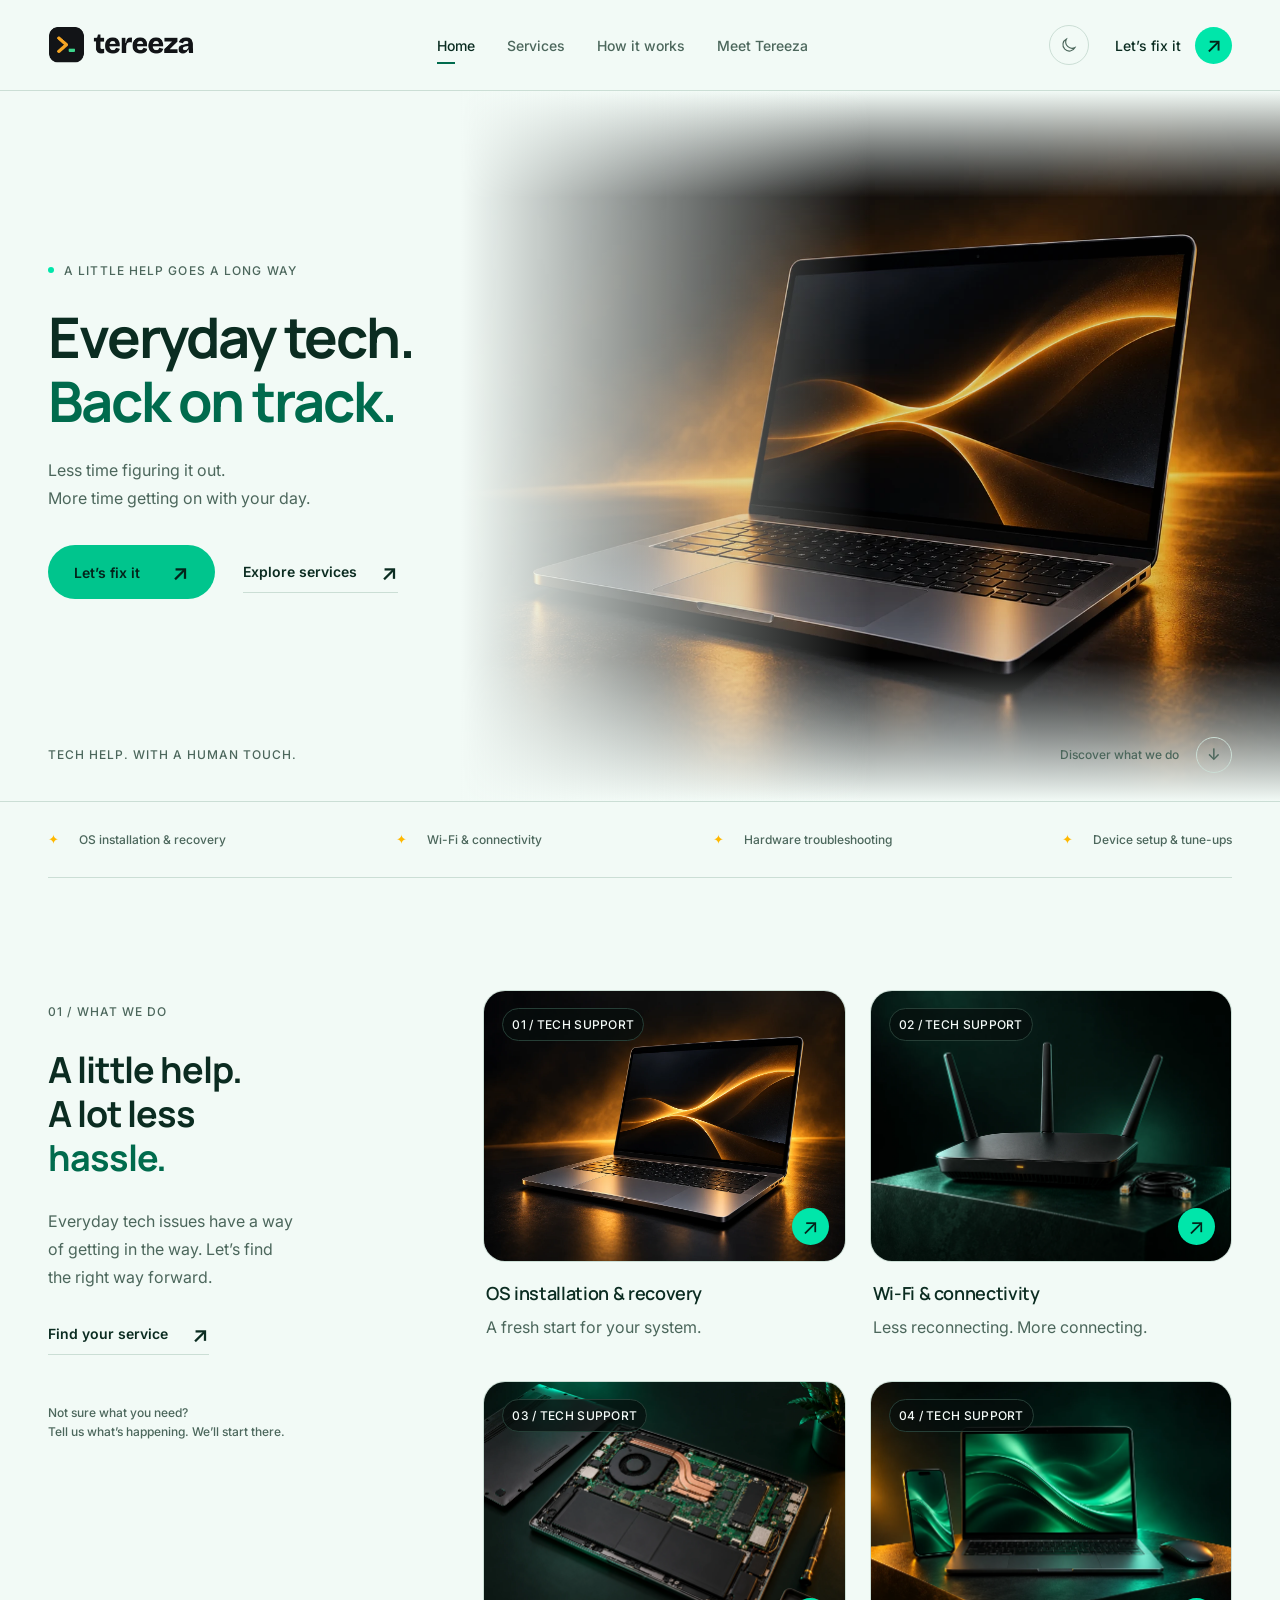
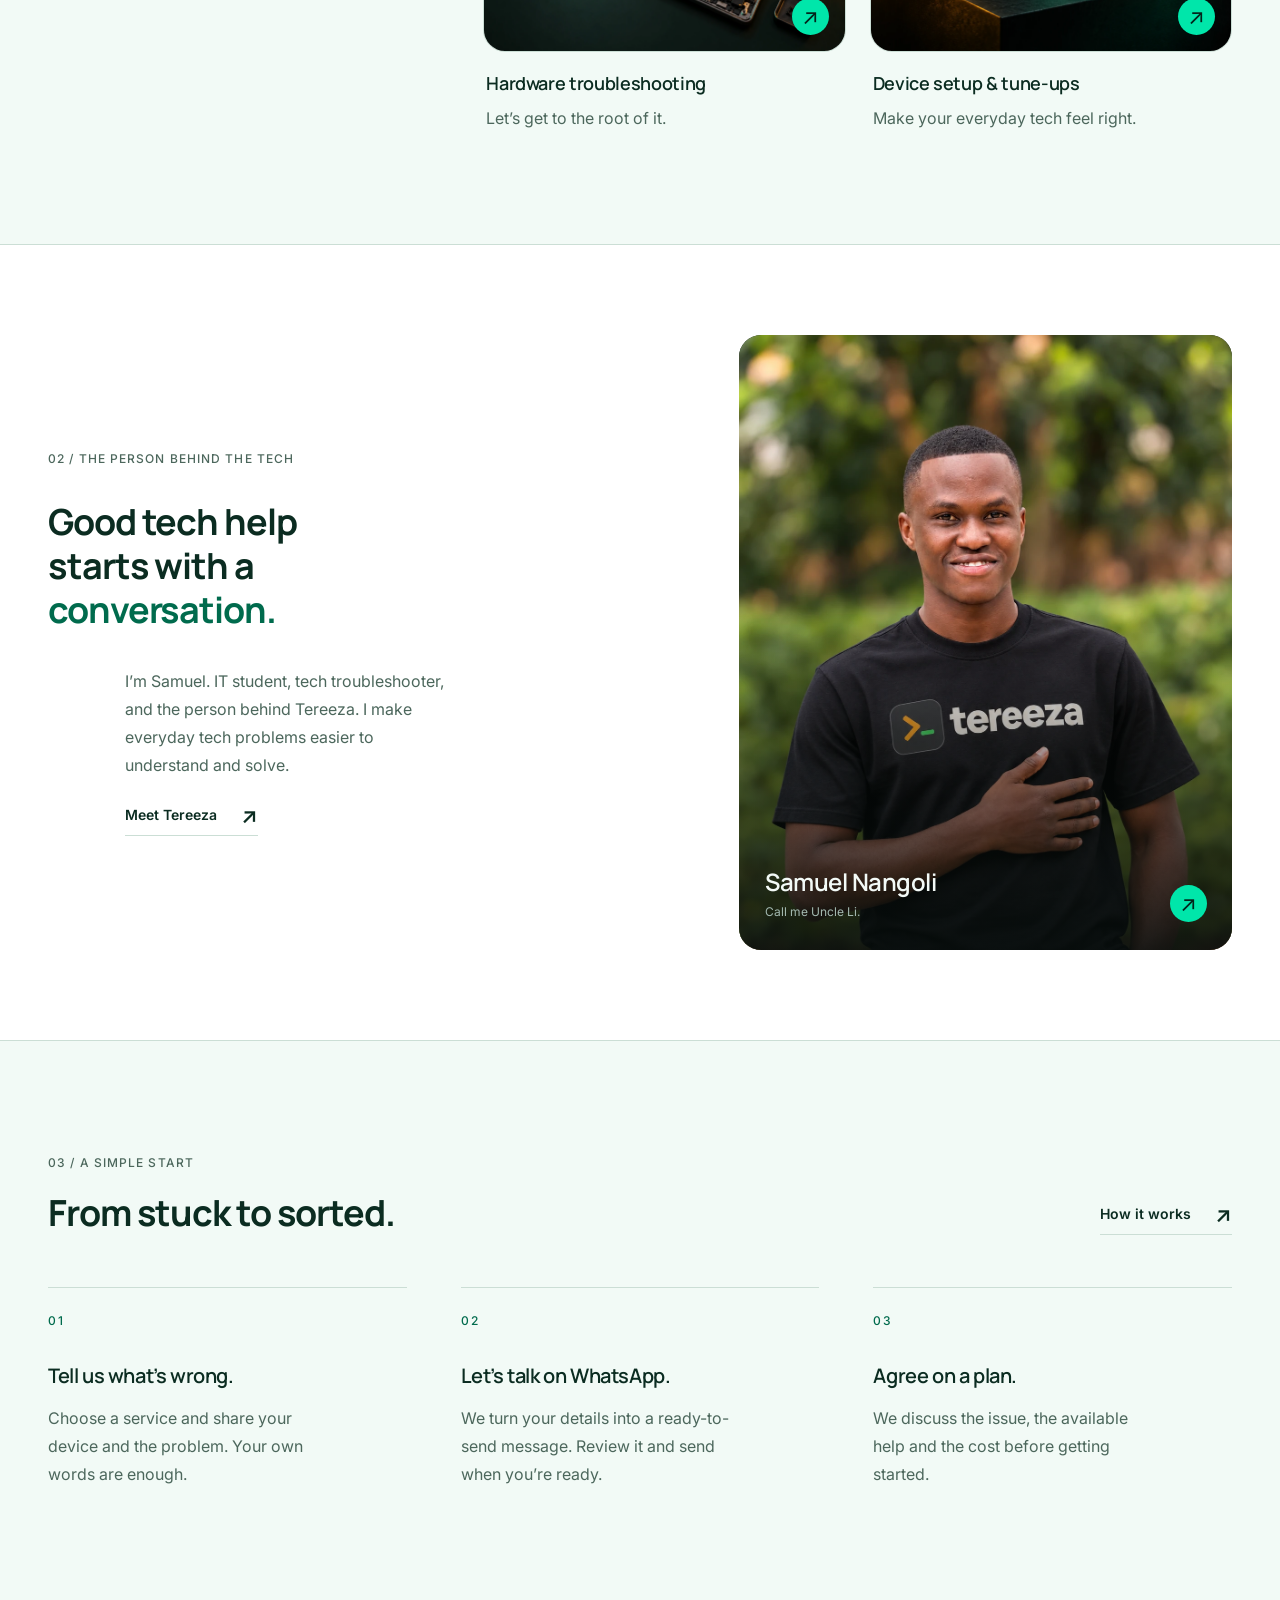
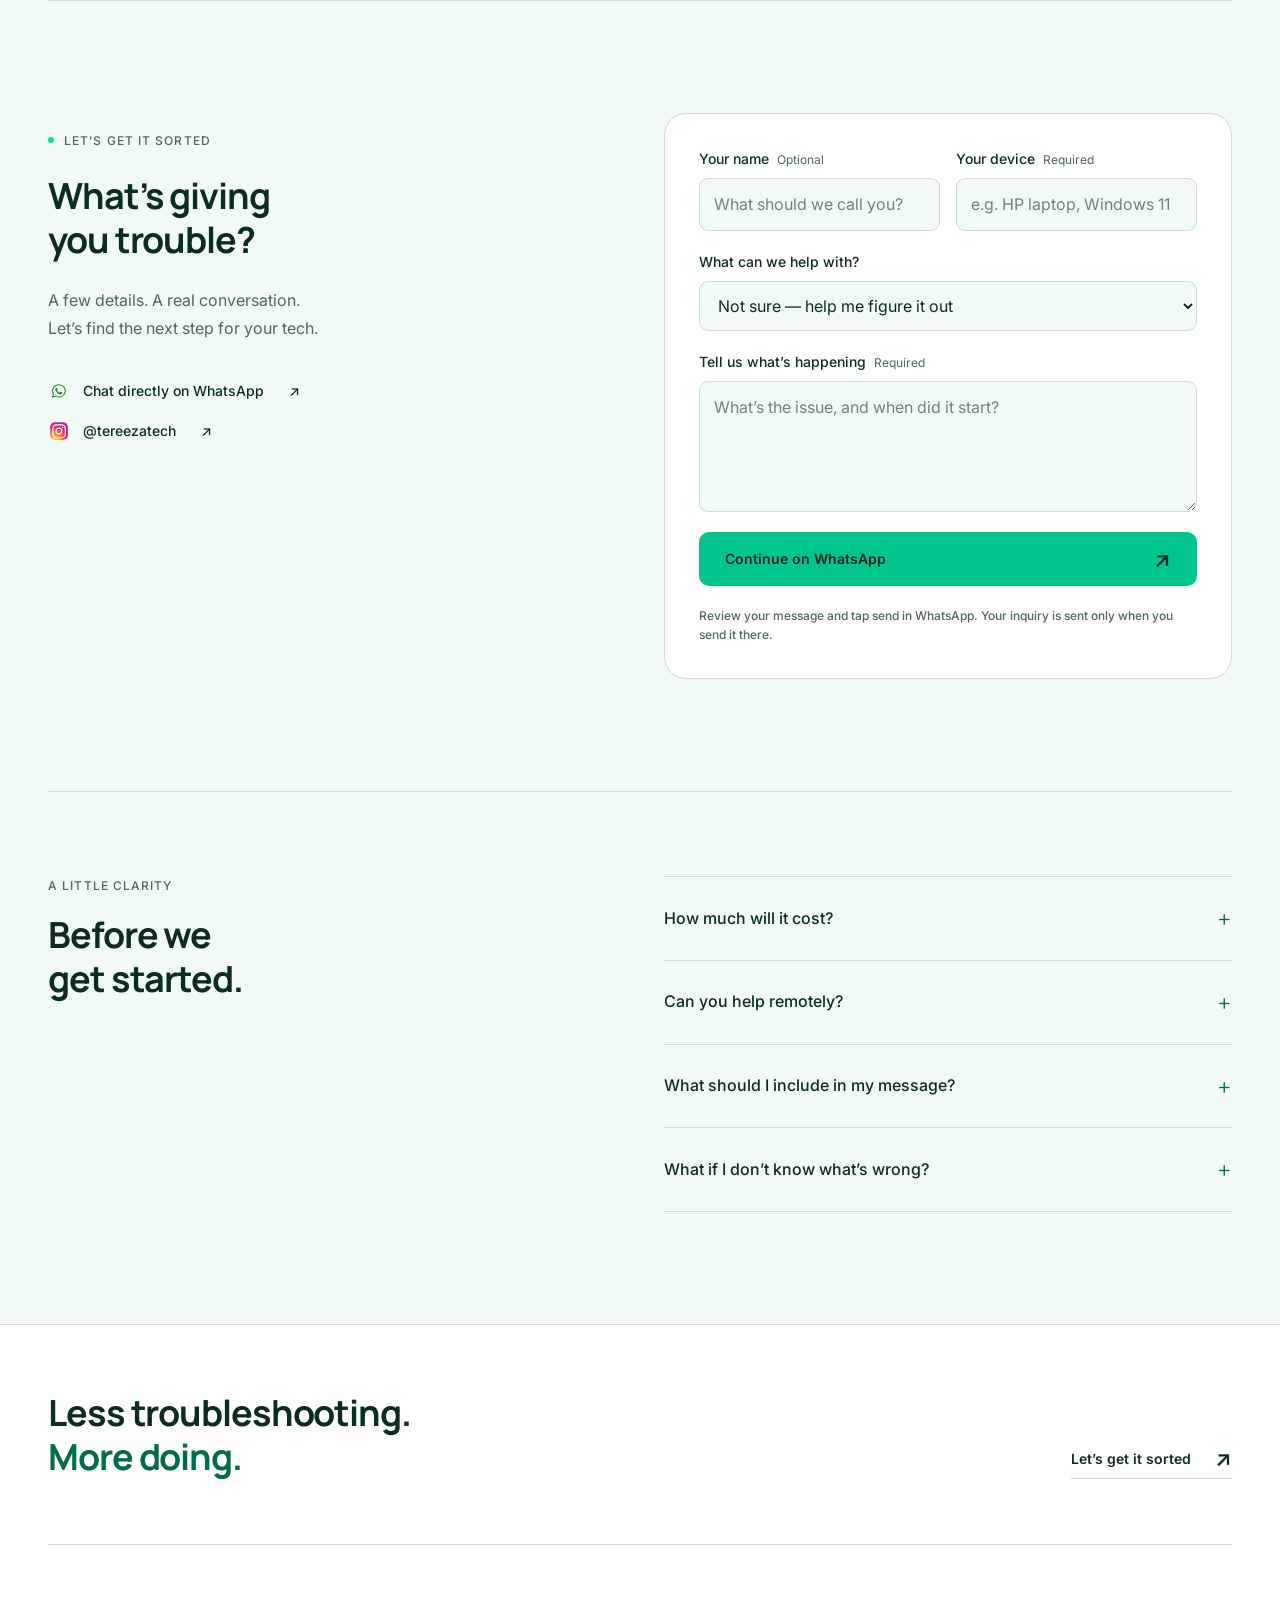
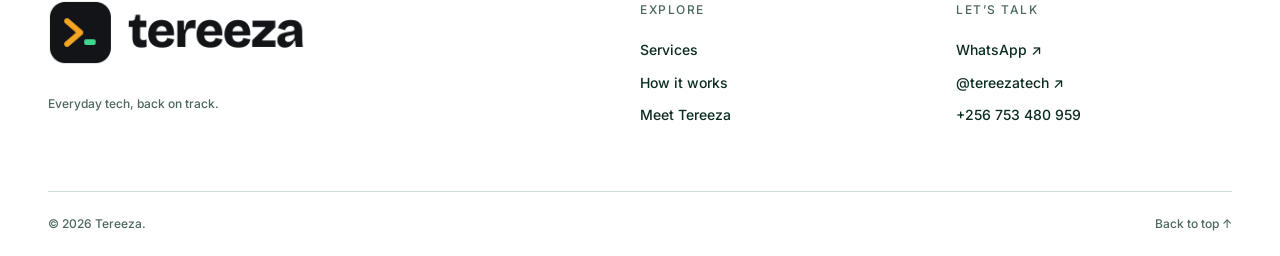
==== commit e2e289c1: "Redesign Tereeza pages and typography with original brand favicon" ====
--- a/public/index.html
+++ b/public/index.html
@@ -1,60 +1,9 @@
 <!doctype html>
-<html lang="en">
-<head>
-  <meta charset="utf-8">
-  <meta name="viewport" content="width=device-width, initial-scale=1">
-  <meta name="theme-color" content="#111413">
-  <meta name="description" content="Tereeza helps with everyday tech. Start an inquiry about your device and continue on WhatsApp.">
-  <title>Tereeza — Everyday tech, back on track</title>
-  <link rel="icon" href="favicon.svg" type="image/svg+xml">
-  <script>
-    (() => {
-      let savedTheme;
-      try { savedTheme = localStorage.getItem('tereeza-theme'); } catch (_) {}
-      document.documentElement.dataset.theme = savedTheme === 'light' || savedTheme === 'dark' ? savedTheme : (matchMedia('(prefers-color-scheme: light)').matches ? 'light' : 'dark');
-    })();
-  </script>
-  <link rel="stylesheet" href="assets/site.css">
-  <script src="assets/site.js" defer></script>
-</head>
-<body data-page="home">
-  <a class="skip" href="#main">Skip to content</a>
-  <header class="topbar">
-    <div class="wrap nav">
-      <a href="index.html" class="brand" aria-label="Tereeza home"><img class="brand-logo brand-logo-dark" src="assets/tereeza-logo-dark.png" alt="Tereeza" width="4368" height="1104"><img class="brand-logo brand-logo-light" src="assets/tereeza-logo-light.png" alt="Tereeza" width="4368" height="1104"></a>
-      <nav class="nav-links" id="navigation" aria-label="Main navigation"><a href="index.html" aria-current="page">Home</a><a href="services.html">Services</a><a href="how-it-works.html">How it works</a><a href="meet-tereeza.html">Meet Tereeza</a></nav>
-      <a class="pill" href="#inquiry">Let’s fix it <span class="arr" aria-hidden="true">↗</span></a>
-      <button type="button" class="theme-toggle" aria-label="Switch to light mode" title="Switch to light mode"><svg class="theme-icon-sun" viewBox="0 0 24 24" aria-hidden="true"><circle cx="12" cy="12" r="4"/><path d="M12 2v2m0 16v2M2 12h2m16 0h2M5 5l1.5 1.5m11 11L19 19M5 19l1.5-1.5m11-11L19 5"/></svg><svg class="theme-icon-moon" viewBox="0 0 24 24" aria-hidden="true"><path d="M20 15.4A8.5 8.5 0 0 1 8.6 4a8.5 8.5 0 1 0 11.4 11.4Z"/></svg></button>
-      <button type="button" class="menu-toggle" aria-expanded="false" aria-controls="navigation" aria-label="Open navigation">☰</button>
-    </div>
-  </header>
-  <main id="main">
-<div class="wrap"><section class="hero" aria-labelledby="hero-title">
-        <div>
-          <div class="eyebrow"><span class="dot" aria-hidden="true"></span> Your everyday tech troubleshooter</div>
-          <h1 id="hero-title">Everyday tech.<br><em>Back on track.</em></h1>
-          <p class="intro">A stubborn laptop? Wi-Fi that won’t connect? Let’s get it sorted. Friendly, practical tech help, without the confusing talk.</p>
-          <div class="hero-actions"><a class="pill" href="#inquiry">Get help with your tech <span class="arr" aria-hidden="true">↗</span></a><a class="pill secondary" href="services.html">Explore services <span class="arr" aria-hidden="true">↗</span></a></div>
-          <p class="hero-note"><span class="check" aria-hidden="true">✓</span> Tell us the problem. We’ll figure out the next step.</p>
-        </div>
-        <div class="tech-scene tech-scene-photo">
-          <img class="tech-support-photo" src="assets/tech-support-laptop.webp" alt="Graphite laptop with an amber wave on its screen, lit by warm studio lighting." width="1374" height="1145" fetchpriority="high" decoding="async">
-          <div class="scene-top"><span>TEREEZA / TECH SUPPORT</span><span class="scene-tag"><span class="dot"></span> LET’S SORT IT</span></div>
-          <div class="photo-caption"><span class="photo-status"><span></span> READY FOR WHAT’S NEXT</span><strong>Back in your flow.</strong><small>Less troubleshooting. More doing.</small></div>
-        </div>
-      </section><div class="service-strip" aria-label="What we can help with"><span><i aria-hidden="true">⊞</i> OS installation</span><span><i aria-hidden="true">⌁</i> Wi-Fi & connectivity</span><span><i aria-hidden="true">⌘</i> Hardware troubleshooting</span><span><i aria-hidden="true">↗</i> Device setup & care</span></div></div><div class="wrap home-contact"><section class="contact" id="inquiry" aria-labelledby="contact-title"><div class="contact-copy"><div class="eyebrow"><span class="dot" aria-hidden="true"></span> Let’s get it sorted</div><h2 id="contact-title">What’s giving<br>you trouble?</h2><p>Share a few details and continue on WhatsApp. A little context helps us understand how to help.</p><div class="contact-list"><a href="https://wa.me/256753480959?text=Hi%20Tereeza%2C%20I%20need%20help%20with%20my%20tech." target="_blank" rel="noopener noreferrer"><img class="social-icon" src="assets/whatsapp.svg" alt="" width="24" height="24" aria-hidden="true">+256 753 480 959 <span class="arr" aria-hidden="true">↗</span></a><a href="https://www.instagram.com/tereezatech/" target="_blank" rel="noopener noreferrer"><img class="social-icon" src="assets/instagram.svg" alt="" width="24" height="24" aria-hidden="true">@tereezatech <span class="arr" aria-hidden="true">↗</span></a></div><p class="direct-note">Prefer to jump straight into a chat? Tap the WhatsApp number.</p></div>
-        <form class="inquiry-form" action="https://wa.me/256753480959" method="get" target="_blank" rel="noopener noreferrer" id="inquiry-form">
-          <div class="form-row"><div class="field"><label for="customer-name">Your name <span>(optional)</span></label><input id="customer-name" autocomplete="name" maxlength="80" placeholder="What should we call you?"></div><div class="field"><label for="device">Your device <span>(required)</span></label><input id="device" maxlength="120" placeholder="e.g. HP laptop, Windows 11" required></div></div>
-          <div class="field"><label for="service">What do you need help with?</label><select id="service"><option>Not sure — help me figure it out</option><option>OS installation & recovery</option><option>Wi-Fi & connectivity</option><option>Hardware troubleshooting</option><option>Device setup & tune-ups</option></select></div>
-          <div class="field"><label for="problem">Tell us what’s happening <span>(required)</span></label><textarea id="problem" maxlength="1500" minlength="5" placeholder="What isn’t working? When did it start? Any error messages?" required></textarea></div>
-          <input type="hidden" id="whatsapp-message" name="text" value="Hi Tereeza, I need help with my tech.">
-          <button class="pill" type="submit">Continue on WhatsApp <span class="arr" aria-hidden="true">↗</span></button>
-          <p class="form-note" id="form-note">Opens WhatsApp with your details filled in. Review the message and tap send there. Your inquiry is sent only when you send it in WhatsApp.</p>
-          <p class="form-status" role="status" id="form-status" hidden>WhatsApp opened with your message. Review it there and tap send. <a id="whatsapp-fallback" href="https://wa.me/256753480959" target="_blank" rel="noopener noreferrer" style="text-decoration:underline"><img class="social-icon" src="assets/whatsapp.svg" alt="" width="24" height="24" aria-hidden="true">Open the message again ↗</a></p>
-          <noscript><p class="form-note">To include your details, enable JavaScript or <a href="https://wa.me/256753480959" target="_blank" rel="noopener noreferrer" style="text-decoration:underline"><img class="social-icon" src="assets/whatsapp.svg" alt="" width="24" height="24" aria-hidden="true">chat directly on WhatsApp</a> and describe your issue there.</p></noscript>
-        </form>
-      </section><section class="section faq" aria-labelledby="faq-title"><div class="faq-layout"><div><div class="eyebrow">A little clarity</div><h2 id="faq-title">Before we get started.</h2></div><div><details><summary>How much will it cost?</summary><p>The cost depends on your device and the issue. Share the details on WhatsApp so we can discuss the work and agree on a price before getting started.</p></details><details><summary>Can you help remotely?</summary><p>Some software and connectivity problems can be discussed or guided remotely. Hardware issues may need an in-person check. We’ll agree on a suitable arrangement in the chat.</p></details><details><summary>What should I include in my message?</summary><p>Tell us your device model, the issue, when it started and any error message. You can add a photo or screenshot in WhatsApp if it helps explain what you’re seeing.</p></details><details><summary>I’m not sure what the problem is. Can I still ask?</summary><p>Absolutely. Choose “Not sure” in the form and describe what you’ve noticed in your own words. You don’t need to know the technical name.</p></details></div></div></section></div>
-  </main>
-  <footer class="footer"><div class="wrap footer-inner"><div class="footer-brand"><a href="index.html" class="brand" aria-label="Tereeza home"><img class="brand-logo brand-logo-dark" src="assets/tereeza-logo-dark.png" alt="Tereeza" width="4368" height="1104"><img class="brand-logo brand-logo-light" src="assets/tereeza-logo-light.png" alt="Tereeza" width="4368" height="1104"></a><p>Everyday tech, back on track.<br>© <span id="year">2026</span> Tereeza.</p></div><div class="footer-links"><a href="https://wa.me/256753480959?text=Hi%20Tereeza%2C%20I%20need%20help%20with%20my%20tech." target="_blank" rel="noopener noreferrer"><img class="social-icon" src="assets/whatsapp.svg" alt="" width="24" height="24" aria-hidden="true">WhatsApp ↗</a><a href="https://www.instagram.com/tereezatech/" target="_blank" rel="noopener noreferrer"><img class="social-icon" src="assets/instagram.svg" alt="" width="24" height="24" aria-hidden="true">Instagram ↗</a><a href="#main">Back to top ↑</a></div></div></footer>
-</body>
-</html>
+<html lang="en"><head><meta charset="utf-8"><meta name="viewport" content="width=device-width, initial-scale=1"><meta name="theme-color" content="#070d0c"><meta name="description" content="Personal tech help from Tereeza. OS installation, Wi-Fi, hardware troubleshooting and device setup. Start a conversation on WhatsApp."><title>Everyday tech, back on track — Tereeza</title><link rel="icon" href="favicon.ico?v=2" sizes="any"><link rel="icon" href="favicon.svg?v=2" type="image/svg+xml"><link rel="icon" href="favicon-32.png?v=2" type="image/png" sizes="32x32"><link rel="apple-touch-icon" href="apple-touch-icon.png?v=2"><link rel="manifest" href="site.webmanifest?v=2"><script>(()=>{let t;try{t=localStorage.getItem('tereeza-theme')}catch(e){}document.documentElement.dataset.theme=t==='light'||t==='dark'?t:matchMedia('(prefers-color-scheme:light)').matches?'light':'dark'})()</script><link rel="preconnect" href="https://fonts.googleapis.com"><link rel="preconnect" href="https://fonts.gstatic.com" crossorigin><link href="https://fonts.googleapis.com/css2?family=Inter:wght@400;500;600&amp;family=Manrope:wght@600;700&amp;display=swap" rel="stylesheet"><link rel="stylesheet" href="assets/site.css"><script src="assets/site.js" defer></script></head>
+<body data-page="home"><a class="skip" href="#main">Skip to content</a><header class="topbar"><div class="wrap nav"><a class="brand " href="index.html" aria-label="Tereeza home"><img class="logo-dark" src="assets/tereeza-logo-dark.png" alt="Tereeza" width="4368" height="1104"><img class="logo-light" src="assets/tereeza-logo-light.png" alt="Tereeza" width="4368" height="1104"></a><nav class="nav-links" id="navigation" aria-label="Main navigation"><a href="index.html" aria-current="page">Home</a><a href="services.html">Services</a><a href="how-it-works.html">How it works</a><a href="meet-tereeza.html">Meet Tereeza</a></nav><div class="nav-actions"><button type="button" class="theme-toggle" aria-label="Switch to light mode" title="Switch to light mode"><svg class="sun" viewBox="0 0 24 24" aria-hidden="true"><circle cx="12" cy="12" r="4"/><path d="M12 2v2m0 16v2M2 12h2m16 0h2M5 5l1.5 1.5m11 11L19 19M5 19l1.5-1.5m11-11L19 5"/></svg><svg class="moon" viewBox="0 0 24 24" aria-hidden="true"><path d="M20 15.4A8.5 8.5 0 0 1 8.6 4a8.5 8.5 0 1 0 11.4 11.4Z"/></svg></button><a class="nav-cta" href="index.html#inquiry">Let’s fix it <span class="circle" aria-hidden="true">↗</span></a><button type="button" class="menu-toggle" aria-expanded="false" aria-controls="navigation" aria-label="Open navigation"><span></span><span></span></button></div></div></header><main id="main">
+<section class="hero" aria-labelledby="hero-title"><div class="hero-visual"><img src="assets/tech-support-laptop.webp" alt="Graphite laptop with an amber wave on its screen, lit by warm studio lighting" width="1374" height="1145" fetchpriority="high" decoding="async"></div><div class="wrap hero-inner"><div class="hero-copy"><div class="eyebrow"><span class="dot"></span> A little help goes a long way</div><h1 id="hero-title">Everyday tech.<br><em>Back on track.</em></h1><p>Less time figuring it out.<br>More time getting on with your day.</p><div class="hero-actions"><a class="button primary" href="#inquiry">Let’s fix it <span aria-hidden="true">↗</span></a><a class="text-link" href="services.html">Explore services <span aria-hidden="true">↗</span></a></div></div><div class="hero-bottom"><span>TECH HELP. WITH A HUMAN TOUCH.</span><a href="#services">Discover what we do <span aria-hidden="true">↓</span></a></div></div></section>
+<div class="service-strip wrap"><span>OS installation & recovery</span><span>Wi-Fi & connectivity</span><span>Hardware troubleshooting</span><span>Device setup & tune-ups</span></div>
+<section class="wrap section home-services" id="services" aria-labelledby="services-title"><div class="services-intro"><div class="eyebrow">01 / What we do</div><h2 id="services-title">A little help.<br>A lot less<br><em>hassle.</em></h2><p>Everyday tech issues have a way of getting in the way. Let’s find the right way forward.</p><a class="text-link" href="services.html">Find your service <span aria-hidden="true">↗</span></a><p class="quiet-note">Not sure what you need?<br>Tell us what’s happening. We’ll start there.</p></div><div class="services-grid"><article class="service-card" data-group="software" id="service-os"><a class="service-image" href="index.html?service=os#inquiry" aria-label="Get OS help"><img src="assets/tech-support-laptop.webp" alt="Graphite laptop with a warm amber wave on the screen" width="1200" height="900" loading="lazy" decoding="async"><span class="image-index" aria-hidden="true">01 / TECH SUPPORT</span><span class="image-action" aria-hidden="true">↗</span></a><div class="service-meta"><h3><a href="index.html?service=os#inquiry">OS installation &amp; recovery</a></h3><p>A fresh start for your system.</p></div></article><article class="service-card" data-group="connectivity" id="service-wifi"><a class="service-image" href="index.html?service=wifi#inquiry" aria-label="Get connected"><img src="assets/service-wifi.webp" alt="Charcoal Wi-Fi router and an Ethernet cable in a dark green studio" width="1200" height="900" loading="lazy" decoding="async"><span class="image-index" aria-hidden="true">02 / TECH SUPPORT</span><span class="image-action" aria-hidden="true">↗</span></a><div class="service-meta"><h3><a href="index.html?service=wifi#inquiry">Wi-Fi &amp; connectivity</a></h3><p>Less reconnecting. More connecting.</p></div></article><article class="service-card" data-group="hardware" id="service-hardware"><a class="service-image" href="index.html?service=hardware#inquiry" aria-label="Check my device"><img src="assets/service-hardware.webp" alt="Opened laptop showing its motherboard beside a precision screwdriver" width="1200" height="900" loading="lazy" decoding="async"><span class="image-index" aria-hidden="true">03 / TECH SUPPORT</span><span class="image-action" aria-hidden="true">↗</span></a><div class="service-meta"><h3><a href="index.html?service=hardware#inquiry">Hardware troubleshooting</a></h3><p>Let’s get to the root of it.</p></div></article><article class="service-card" data-group="software" id="service-setup"><a class="service-image" href="index.html?service=setup#inquiry" aria-label="Sort my setup"><img src="assets/service-setup.webp" alt="Graphite laptop, phone and mouse arranged on a dark green studio surface" width="1200" height="900" loading="lazy" decoding="async"><span class="image-index" aria-hidden="true">04 / TECH SUPPORT</span><span class="image-action" aria-hidden="true">↗</span></a><div class="service-meta"><h3><a href="index.html?service=setup#inquiry">Device setup &amp; tune-ups</a></h3><p>Make your everyday tech feel right.</p></div></article></div></section>
+<section class="story-section"><div class="wrap story-layout"><div class="story-copy"><div class="eyebrow">02 / The person behind the tech</div><h2>Good tech help<br>starts with a<br><em>conversation.</em></h2><div class="story-body"><p>I’m Samuel. IT student, tech troubleshooter, and the person behind Tereeza. I make everyday tech problems easier to understand and solve.</p><a class="text-link" href="meet-tereeza.html">Meet Tereeza <span aria-hidden="true">↗</span></a></div></div><a class="founder-image" href="meet-tereeza.html" aria-label="Meet Samuel Nangoli"><img src="assets/samuel-nangoli.webp" alt="Samuel Nangoli wearing a Tereeza T-shirt" width="1086" height="1448" loading="lazy" decoding="async"><span>Samuel Nangoli <small>Call me Uncle Li.</small></span><span class="image-action" aria-hidden="true">↗</span></a></div></section>
+<section class="wrap section process-preview" aria-labelledby="process-title"><div class="section-heading"><div><div class="eyebrow">03 / A simple start</div><h2 id="process-title">From stuck to sorted.</h2></div><a class="text-link" href="how-it-works.html">How it works <span aria-hidden="true">↗</span></a></div><ol class="steps"><li><span class="step-number">01</span><h3>Tell us what’s wrong.</h3><p>Choose a service and share your device and the problem. Your own words are enough.</p></li><li><span class="step-number">02</span><h3>Let’s talk on WhatsApp.</h3><p>We turn your details into a ready-to-send message. Review it and send when you’re ready.</p></li><li><span class="step-number">03</span><h3>Agree on a plan.</h3><p>We discuss the issue, the available help and the cost before getting started.</p></li></ol></section>
+<section class="inquiry-section wrap section" id="inquiry" aria-labelledby="contact-title"><div class="inquiry-copy"><div class="eyebrow"><span class="dot"></span> Let’s get it sorted</div><h2 id="contact-title">What’s giving<br>you trouble?</h2><p>A few details. A real conversation.<br>Let’s find the next step for your tech.</p><div class="contact-links"><a href="https://wa.me/256753480959" target="_blank" rel="noopener noreferrer"><img src="assets/whatsapp.svg" width="22" height="22" alt="">Chat directly on WhatsApp <span aria-hidden="true">↗</span></a><a href="https://www.instagram.com/tereezatech/" target="_blank" rel="noopener noreferrer"><img src="assets/instagram.svg" width="22" height="22" alt="">@tereezatech <span aria-hidden="true">↗</span></a></div></div><form class="inquiry-form" action="https://wa.me/256753480959" method="get" target="_blank" rel="noopener noreferrer" id="inquiry-form" aria-describedby="form-note"><div class="form-row"><div class="field"><label for="customer-name">Your name <span>Optional</span></label><input id="customer-name" autocomplete="name" maxlength="80" placeholder="What should we call you?"></div><div class="field"><label for="device">Your device <span>Required</span></label><input id="device" maxlength="120" placeholder="e.g. HP laptop, Windows 11" required></div></div><div class="field"><label for="service">What can we help with?</label><select id="service"><option>Not sure — help me figure it out</option><option>OS installation &amp; recovery</option><option>Wi-Fi &amp; connectivity</option><option>Hardware troubleshooting</option><option>Device setup &amp; tune-ups</option></select></div><div class="field"><label for="problem">Tell us what’s happening <span>Required</span></label><textarea id="problem" placeholder="What’s the issue, and when did it start?" required minlength="5" maxlength="2000" rows="4"></textarea></div><input type="hidden" name="text" id="whatsapp-message"><button class="button primary" type="submit">Continue on WhatsApp <span aria-hidden="true">↗</span></button><p class="form-note" id="form-note">Review your message and tap send in WhatsApp. Your inquiry is sent only when you send it there.</p><p class="form-status" id="form-status" role="status" hidden>Your message is ready. Review it in WhatsApp and tap send. <a id="whatsapp-fallback" href="https://wa.me/256753480959" target="_blank" rel="noopener noreferrer">Open your message ↗</a></p><noscript><p class="form-note">To include these details, enable JavaScript or <a href="https://wa.me/256753480959" target="_blank" rel="noopener noreferrer">chat directly on WhatsApp</a>.</p></noscript></form></section><section class="wrap section faq" aria-labelledby="faq-title"><div><div class="eyebrow">A little clarity</div><h2 id="faq-title">Before we<br>get started.</h2></div><div><details><summary>How much will it cost?</summary><p>The cost depends on your device and the issue. Share the details on WhatsApp so we can discuss the work and agree on a price before getting started.</p></details><details><summary>Can you help remotely?</summary><p>Some software and connectivity problems can be discussed or guided remotely. Hardware issues may need an in-person check. We’ll agree on a suitable arrangement in the chat.</p></details><details><summary>What should I include in my message?</summary><p>Tell us your device model, the issue, when it started and any error message. You can add a photo or screenshot in WhatsApp if it helps explain what you’re seeing.</p></details><details><summary>What if I don’t know what’s wrong?</summary><p>That’s a good place to start. Choose “Not sure” in the form and describe what you’ve noticed. You don’t need to know the technical name.</p></details></div></section></main><footer class="footer"><div class="wrap"><div class="footer-top"><div class="footer-heading">Less troubleshooting.<br><span>More doing.</span></div><a class="text-link" href="index.html#inquiry">Let’s get it sorted <span aria-hidden="true">↗</span></a></div><div class="footer-grid"><div class="footer-brand"><a class="brand " href="index.html" aria-label="Tereeza home"><img class="logo-dark" src="assets/tereeza-logo-dark.png" alt="Tereeza" width="4368" height="1104"><img class="logo-light" src="assets/tereeza-logo-light.png" alt="Tereeza" width="4368" height="1104"></a><p>Everyday tech, back on track.</p></div><div><h2>Explore</h2><a href="services.html">Services</a><a href="how-it-works.html">How it works</a><a href="meet-tereeza.html">Meet Tereeza</a></div><div><h2>Let’s talk</h2><a href="https://wa.me/256753480959" target="_blank" rel="noopener noreferrer">WhatsApp <span aria-hidden="true">↗</span></a><a href="https://www.instagram.com/tereezatech/" target="_blank" rel="noopener noreferrer">@tereezatech <span aria-hidden="true">↗</span></a><a href="tel:+256753480959">+256 753 480 959</a></div></div><div class="footer-bottom"><span>© <span id="year">2026</span> Tereeza.</span><a href="#main">Back to top ↑</a></div></div></footer></body></html>
--- a/public/assets/site.css
+++ b/public/assets/site.css
@@ -1,35 +1,43 @@
-:root{color-scheme:dark;--bg:#111413;--surface:#1a1e1c;--line:#323832;--text:#f2f1e9;--muted:#a6afa7;--lime:#d4f87a;--ink:#172018;--accent:#d4f87a;--radius:22px}
-    *{box-sizing:border-box}html{scroll-behavior:smooth;scroll-padding-top:106px}body{margin:0;background:var(--bg);color:var(--text);font-family:Arial,Helvetica,sans-serif;-webkit-font-smoothing:antialiased;line-height:1.5}a{color:inherit;text-decoration:none}button,input,select,textarea{font:inherit}button,a,input,select,textarea{-webkit-tap-highlight-color:transparent}button,a{touch-action:manipulation}button{cursor:pointer}a:focus-visible,button:focus-visible,input:focus-visible,select:focus-visible,textarea:focus-visible,summary:focus-visible{outline:3px solid var(--accent);outline-offset:5px}::selection{background:var(--lime);color:var(--ink)}.wrap{width:min(1180px,calc(100% - 72px));margin-inline:auto}.skip{position:absolute;left:12px;top:-80px;padding:12px;background:var(--lime);color:var(--ink);z-index:20}.skip:focus{top:12px}.topbar{position:sticky;top:0;z-index:10;background:rgba(17,20,19,.96);border-bottom:1px solid var(--line)}.nav{display:flex;align-items:center;justify-content:space-between;min-height:88px;gap:20px}.brand{display:inline-flex;align-items:center;gap:10px;font-size:27px;font-weight:800;letter-spacing:-1.5px}.brand-logo{display:block;width:158px;height:auto;object-fit:contain}.badge-icon img{display:block;width:20px;height:18px;object-fit:contain}.nav-links{display:flex;gap:32px;color:#c1c9c2;font-size:14px}.nav-links a:hover{color:var(--accent)}.pill{display:inline-flex;justify-content:center;align-items:center;gap:15px;min-height:48px;padding:13px 22px;border-radius:100px;border:1px solid transparent;background:var(--lime);color:var(--ink);font-size:14px;font-weight:700;line-height:1.3;transition:background .2s,transform .2s}.pill:hover{background:#e4ffac;transform:translateY(-2px)}.pill.secondary{background:transparent;border-color:#596058;color:var(--text)}.pill.secondary:hover{background:#252c24}.arr{font-size:20px;font-weight:400;line-height:1}.menu-toggle{display:none;background:transparent;color:var(--text);border:1px solid var(--line);padding:9px 13px;border-radius:8px}.eyebrow{display:flex;gap:9px;align-items:center;text-transform:uppercase;letter-spacing:2px;font-size:11px;font-weight:700;color:var(--muted)}.dot{width:7px;height:7px;border-radius:50%;background:var(--lime);flex:none}.hero{display:grid;grid-template-columns:1.08fr 1fr;gap:24px;padding:78px 0 72px;align-items:center}.hero h1{font-size:clamp(52px,5.7vw,76px);line-height:1.04;letter-spacing:-4.5px;margin:28px 0 24px;font-weight:500}.hero h1 em{font-style:normal;color:var(--accent)}.intro{max-width:440px;font-size:17px;line-height:1.75;color:var(--muted);margin:0 0 30px}.hero-actions{display:flex;flex-wrap:wrap;gap:12px}.hero-note{display:flex;align-items:center;gap:10px;color:var(--muted);font-size:12px;margin-top:25px}.check{color:var(--accent)}
-    .tech-scene{position:relative;isolation:isolate;min-height:465px;display:grid;place-items:center;overflow:hidden;border:1px solid #353e31;border-radius:30px;background:radial-gradient(ellipse at 50% 55%,#33412a 0, #20291e 40%,#191e19 75%)}.tech-scene:before{content:"";position:absolute;inset:0;background-image:linear-gradient(#c0de8a08 1px,transparent 1px),linear-gradient(90deg,#c0de8a08 1px,transparent 1px);background-size:32px 32px;z-index:-1}.scene-top{position:absolute;top:24px;left:25px;right:25px;display:flex;justify-content:space-between;font-family:monospace;font-size:10px;color:#9baf8c;letter-spacing:1px}.scene-tag{display:flex;gap:7px;align-items:center}.scene-tag .dot{width:5px;height:5px}.orbit{position:absolute;width:365px;height:365px;border:1px solid #6f8b4830;border-radius:50%;z-index:-1}.orbit:after{content:"";position:absolute;inset:29px;border:1px dashed #8eaa5930;border-radius:50%}.laptop{position:relative;width:84%;max-width:390px;transform:rotate(-7deg);margin-top:22px}.laptop-screen{background:#0c100c;border:8px solid #3c4439;border-bottom-width:13px;outline:1px solid #6f7968;border-radius:14px 14px 6px 6px;padding:17px 17px 22px;box-shadow:8px 18px 50px #0007}.screen-top{display:flex;justify-content:space-between;border-bottom:1px solid #343f30;padding-bottom:12px;font:9px monospace;color:#99ad8b}.screen-dots{display:flex;gap:4px}.screen-dots i{background:#536947;width:4px;height:4px;border-radius:50%}.status-icon{margin:21px auto 12px;width:56px;height:56px;border:1px solid #d4f87a60;background:#d4f87a10;color:var(--accent);border-radius:50%;display:grid;place-items:center;font-size:29px}.screen-title{font-size:22px;text-align:center;font-weight:500;letter-spacing:-.8px}.screen-sub{text-align:center;font:9px monospace;color:#9bad8e;margin-top:5px}.screen-progress{height:4px;background:#313c2b;border-radius:5px;overflow:hidden;margin:20px 0 11px}.screen-progress:after{content:"";display:block;height:100%;width:100%;background:var(--lime)}.screen-status{display:flex;justify-content:space-between;color:#a4b699;font:8px monospace}.screen-status b{color:var(--accent);font-weight:400}.laptop-base{position:relative;margin-left:-7%;width:114%;height:15px;border-radius:2px 2px 45% 45%;background:linear-gradient(#79806f,#373e32);box-shadow:0 13px 18px #0005}.laptop-base:after{content:"";position:absolute;left:42%;width:16%;height:4px;background:#4f5948;border-radius:0 0 6px 6px}.float-badge{position:absolute;right:20px;bottom:65px;display:flex;align-items:center;gap:10px;background:#ecf0e4;color:#263021;padding:13px 16px;border-radius:12px;box-shadow:0 8px 35px #0004;transform:rotate(3deg)}.float-badge .badge-icon{display:grid;place-items:center;background:#d4f87a;border-radius:50%;width:29px;height:29px;font-size:17px}.float-badge strong{display:block;font-size:11px}.float-badge small{display:block;font-size:9px;color:#5c6756}.scene-bottom{position:absolute;bottom:22px;left:25px;font-family:monospace;color:#9baf8c;font-size:9px;letter-spacing:.5px}.signal{position:absolute;left:18px;top:98px;width:42px;height:42px;border:1px solid #94ad7160;background:#283321;border-radius:13px;display:grid;place-items:center;transform:rotate(8deg);color:var(--accent)}.signal svg{width:22px;height:22px}
-    .service-strip{display:flex;align-items:center;justify-content:space-between;gap:16px;border-top:1px solid var(--line);border-bottom:1px solid var(--line);padding:22px 0;color:#c6cdc3;font-size:12px}.service-strip span{display:flex;align-items:center;gap:11px}.service-strip i{color:#8c9b7d;font-style:normal;font-size:16px}.section{padding:86px 0}.section-head{display:flex;justify-content:space-between;gap:35px;align-items:end;margin-bottom:34px}.section-head h2,.about h2,.contact h2{font-size:clamp(32px,3.4vw,44px);font-weight:500;line-height:1.12;letter-spacing:-1.8px;margin:17px 0 0}.section-head p{color:var(--muted);max-width:325px;font-size:14px;margin:0}.services-grid{display:grid;grid-template-columns:repeat(4,1fr);gap:14px}.service-card{position:relative;display:flex;flex-direction:column;background:var(--surface);border:1px solid var(--line);border-radius:var(--radius);padding:25px 23px;min-height:305px;transition:border-color .2s,transform .2s}.service-card:hover{border-color:#7d9263;transform:translateY(-4px)}.service-icon{display:flex;align-items:center;justify-content:center;width:43px;height:43px;background:#2c3427;border:1px solid #435035;border-radius:12px;color:var(--accent);margin-bottom:31px}.service-icon svg{width:22px;height:22px;fill:none;stroke:currentColor;stroke-width:1.5;stroke-linecap:round;stroke-linejoin:round}.service-number{position:absolute;right:23px;top:26px;color:#667160;font:10px monospace}.service-card h3,.service-card h2{font-size:18px;font-weight:500;letter-spacing:-.4px;line-height:1.3;margin:0 0 12px}.service-card p{font-size:13px;color:var(--muted);line-height:1.7;margin:0 0 23px}.service-link{display:flex;align-items:center;justify-content:space-between;color:var(--accent);font-size:12px;font-weight:700;margin-top:auto;padding-top:12px;border-top:1px solid var(--line)}.service-link:hover{text-decoration:underline}.small-note{color:var(--muted);font-size:12px;margin-top:20px}.process-section{background:#171b17;border-block:1px solid var(--line)}.process-grid{display:grid;grid-template-columns:.9fr 1.6fr;gap:70px}.process-intro h2{font-size:40px;line-height:1.15;font-weight:500;letter-spacing:-1.7px;margin:20px 0 0}.steps{display:grid;grid-template-columns:repeat(3,1fr);gap:28px;padding-top:4px}.step-num{display:grid;place-items:center;border:1px solid #586547;color:var(--accent);font:12px monospace;width:33px;height:33px;border-radius:50%;margin-bottom:23px}.steps h3,.steps h2{font-size:15px;font-weight:500;letter-spacing:-.3px;margin:0 0 10px}.steps p{color:var(--muted);font-size:12px;line-height:1.8;margin:0}.about{display:grid;grid-template-columns:.85fr 1.25fr;gap:90px;align-items:center}.founder-card{--text:#f2f1e9;position:relative;isolation:isolate;display:flex;flex-direction:column;min-height:480px;background:#202b1b;border:1px solid var(--line);border-radius:var(--radius);padding:30px;color:var(--text);overflow:hidden}.founder-portrait{position:absolute;inset:0;z-index:-2;width:100%;height:100%;object-fit:cover;object-position:50% 30%}.founder-card:after{content:"";position:absolute;inset:0;z-index:-1;background:linear-gradient(180deg,rgba(10,16,10,.24) 0%,transparent 35%,rgba(10,16,10,.15) 50%,rgba(10,16,10,.84) 78%,rgba(10,16,10,.97) 100%);pointer-events:none}.founder-card .mini{align-self:flex-start;margin-bottom:auto;padding:8px 12px;border:1px solid #f2f1e930;border-radius:100px;background:#111413b3;color:var(--text);font-size:9px;text-transform:uppercase;letter-spacing:1.5px;line-height:1.4}.founder-name{position:relative;font-size:31px;line-height:1.1;letter-spacing:-1.3px;margin-top:0;font-weight:500;text-shadow:0 2px 15px #0008}.founder-role{font-size:12px;line-height:1.65;margin-top:12px;color:#d9e2d2}.about-copy p{color:var(--muted);font-size:15px;line-height:1.8;margin-top:23px}.inline-link{display:inline-flex;gap:22px;align-items:center;font-size:13px;color:var(--accent);margin-top:5px;padding-bottom:5px;border-bottom:1px solid #637346}.contact{background:#1a2019;border:1px solid #3c4733;border-radius:28px;padding:46px;display:grid;grid-template-columns:1fr 1.05fr;gap:60px;scroll-margin-top:110px}.contact-copy p{color:var(--muted);font-size:14px;max-width:340px;line-height:1.8;margin:22px 0 30px}.contact-list{display:flex;flex-direction:column;align-items:start;gap:13px;font-size:14px}.contact-list a{display:inline-flex;align-items:center;gap:12px}.contact-list a:hover{color:var(--accent)}.contact-list svg{width:19px;height:19px;stroke:var(--accent);fill:none;stroke-width:1.5;stroke-linecap:round;stroke-linejoin:round;flex:none}.direct-note{font-size:11px!important;margin-top:20px!important}.inquiry-form{display:grid;gap:16px}.form-row{display:grid;grid-template-columns:1fr 1fr;gap:14px}.field{display:flex;flex-direction:column;gap:7px}label{font-size:12px;color:#e3e9dd}label span{color:var(--muted);font-size:10px}input,select,textarea{min-width:0;width:100%;border:1px solid #48523e;border-radius:9px;background:#151b13;color:var(--text);padding:12px;font-size:13px;line-height:1.5}input::placeholder,textarea::placeholder{color:#8d9885}textarea{resize:vertical;min-height:106px}select{min-height:46px}.inquiry-form .pill{width:100%;border-radius:10px;margin-top:2px;min-height:49px}.form-note{font-size:10px;color:var(--muted);margin:0;line-height:1.7}.form-status{border-left:2px solid var(--lime);padding:8px 12px;font-size:12px;background:#27321e;margin:0;color:#e1edcf}.faq{padding-bottom:65px}.faq-layout{display:grid;grid-template-columns:1fr 1.3fr;gap:70px}.faq h2{font-size:32px;font-weight:500;letter-spacing:-1.2px;margin-top:16px;line-height:1.2}.faq details{border-bottom:1px solid var(--line);padding:19px 0}.faq details:first-child{border-top:1px solid var(--line)}.faq summary{cursor:pointer;list-style:none;display:flex;justify-content:space-between;align-items:center;gap:22px;font-size:14px}.faq summary::-webkit-details-marker{display:none}.faq summary:after{content:"+";font-size:22px;color:var(--accent)}.faq details[open] summary:after{content:"−"}.faq details p{font-size:13px;color:var(--muted);line-height:1.8;margin:14px 24px 0 0}.footer{border-top:1px solid var(--line);padding:30px 0}.footer-inner{display:flex;justify-content:space-between;align-items:center;gap:25px}.footer-brand{display:flex;align-items:center;gap:26px}.footer .brand{font-size:23px}.footer .brand-logo{width:136px}.footer p{font-size:11px;color:var(--muted);margin:0}.footer-links{display:flex;gap:24px;font-size:11px;color:var(--muted)}.footer-links a:hover{color:var(--accent)}[hidden]{display:none!important}
-    @media(min-width:1400px){.hero{padding-block:90px}.tech-scene{min-height:480px}}
-    @media(max-width:1050px){.wrap{width:calc(100% - 48px)}.hero{gap:30px}.hero h1{font-size:58px;letter-spacing:-3.5px}.tech-scene{min-height:425px}.hero-actions .pill{padding-inline:17px}.services-grid{grid-template-columns:repeat(2,1fr)}.service-card{min-height:265px}.service-icon{margin-bottom:22px}.process-grid{grid-template-columns:1fr;gap:36px}.process-intro h2{max-width:480px}.about{gap:45px}.contact{padding:33px;gap:32px}.nav-links{gap:23px}}
-    @media(max-width:720px){html{scroll-padding-top:90px}.wrap{width:calc(100% - 36px)}.nav{min-height:74px;gap:12px}.brand{font-size:25px}.brand-logo{width:135px}.nav>.pill{margin-left:auto;min-height:40px;padding:10px 15px;font-size:12px}.nav>.pill .arr{display:none}.menu-toggle{display:block}.nav-links{position:absolute;top:74px;left:0;right:0;display:none;flex-direction:column;gap:0;padding:8px 18px 18px;background:var(--bg);border-bottom:1px solid var(--line)}.nav-links.is-open{display:flex}.nav-links a{padding:13px 10px;font-size:15px}.hero{grid-template-columns:1fr;padding:43px 0 36px;gap:36px}.hero h1{font-size:clamp(48px,10.2vw,67px);letter-spacing:-3px;line-height:1.04;margin-top:23px}.eyebrow{font-size:10px;letter-spacing:1.6px}.intro{font-size:15px;line-height:1.75;max-width:460px;margin-bottom:25px}.hero-note{margin-top:19px;font-size:11px}.tech-scene{min-height:380px;max-width:540px;width:100%;margin:auto;border-radius:23px}.laptop{width:76%;max-width:370px}.float-badge{bottom:49px;right:19px}.scene-top{top:21px}.signal{top:82px}.orbit{width:310px;height:310px}.service-strip{display:grid;grid-template-columns:1fr 1fr;row-gap:16px;padding:20px 3px;font-size:11px}.service-strip span{gap:8px}.section{padding:58px 0}.section-head{display:block;margin-bottom:26px}.section-head h2,.about h2,.contact h2{font-size:34px;letter-spacing:-1.5px}.section-head p{max-width:410px;margin-top:18px;font-size:13px}.services-grid{gap:12px}.service-card{padding:21px 18px;min-height:286px;border-radius:17px}.service-number{right:18px;top:23px}.service-card h3,.service-card h2{font-size:17px}.service-card p{font-size:12px}.service-link{font-size:11px}.small-note{font-size:11px;line-height:1.7}.process-grid{gap:30px}.process-intro h2{font-size:34px}.steps{gap:17px}.steps h3,.steps h2{font-size:14px}.steps p{font-size:11px}.step-num{margin-bottom:18px}.about{grid-template-columns:1fr;gap:32px}.founder-card{min-height:440px;max-width:440px;width:100%;margin-inline:auto;padding:26px}.founder-name{margin-top:0}.about-copy p{font-size:14px;margin-top:19px}.contact{grid-template-columns:1fr;padding:28px 22px;gap:30px;border-radius:23px}.contact-copy p{margin:18px 0 24px;max-width:450px}.contact-list{font-size:13px}.direct-note{margin-bottom:0!important}.faq-layout{grid-template-columns:1fr;gap:22px}.faq h2{font-size:31px;margin-bottom:0}.faq summary{font-size:13px}.footer-inner{align-items:start;gap:22px}.footer-brand{flex-direction:column;align-items:start;gap:12px}.footer-links{flex-direction:column;gap:12px;text-align:right}.footer p{font-size:10px;max-width:200px}}
-    @media(max-width:380px){.brand-logo{width:116px}.nav>.pill{white-space:nowrap}.wrap{width:calc(100% - 28px)}.hero h1{font-size:46px;letter-spacing:-2.6px}.hero-actions{gap:9px}.hero-actions .pill{padding-inline:15px;font-size:12px}.tech-scene{min-height:346px}.laptop{width:78%}.laptop-screen{padding:13px 12px 17px}.screen-title{font-size:19px}.screen-sub{font-size:8px}.status-icon{margin-top:16px;width:48px;height:48px}.float-badge{padding:10px;bottom:39px;right:12px}.signal{left:12px;width:35px;height:35px}.services-grid{grid-template-columns:1fr}.service-card{min-height:240px}.steps{grid-template-columns:1fr;gap:24px}.step{display:grid;grid-template-columns:34px 1fr;column-gap:15px}.step-num{grid-row:1/3;margin:0}.steps p{font-size:12px}.steps h3,.steps h2{margin-bottom:5px}.form-row{grid-template-columns:1fr}.contact{padding:25px 18px}}
-    @media(prefers-reduced-motion:reduce){html{scroll-behavior:auto}*,*:before,*:after{transition:none!important}}
+/* Existing Tereeza palette, preserved from the previous version. */
+@font-face{font-family:'Manrope Offline';src:url('manrope-latin.woff2') format('woff2');font-style:normal;font-weight:600 700;font-display:swap}
+@font-face{font-family:'Inter Offline';src:url('inter-latin.woff2') format('woff2');font-style:normal;font-weight:400 600;font-display:swap}
+:root{color-scheme:dark;--bg:#070d0c;--surface:#101c19;--line:#263e36;--text:#f3faf7;--muted:#a3b9b0;--lime:#00e6aa;--ink:#03241b;--accent:#00e6aa;--radius:22px;--brand-green:#00e6aa;--brand-amber:#ffb800}
+:root[data-theme="light"]{color-scheme:light;--bg:#f2faf6;--surface:#fff;--line:#cbded5;--text:#0b2c21;--muted:#4c675c;--accent:#006b4d}
+*{box-sizing:border-box}html{scroll-behavior:smooth;scroll-padding-top:100px}body{margin:0;background:var(--bg);color:var(--text);font-family:Inter,'Inter Offline',Arial,Helvetica,sans-serif;font-weight:400;line-height:1.55;-webkit-font-smoothing:antialiased}a{color:inherit;text-decoration:none}button,input,select,textarea{font:inherit}button,a{touch-action:manipulation;-webkit-tap-highlight-color:transparent}button{cursor:pointer}img{display:block;max-width:100%}h1,h2,h3,p{margin:0}h1,h2,h3{font-weight:400}em{font-style:normal;color:var(--accent)}button,a,input,select,textarea,summary{outline-offset:5px}:focus-visible{outline:2px solid var(--accent)}::selection{background:var(--brand-green);color:var(--ink)}[hidden]{display:none!important}.wrap{width:min(1328px,calc(100% - 96px));margin-inline:auto}.section{padding-block:112px}.skip{position:fixed;top:-70px;left:16px;padding:12px 18px;background:var(--lime);color:var(--ink);z-index:50}.skip:focus{top:12px}
+.topbar{position:sticky;top:0;z-index:30;background:var(--bg);border-bottom:1px solid var(--line)}.nav{min-height:90px;display:flex;align-items:center;justify-content:space-between;gap:30px}.brand{display:inline-block;flex:none}.brand img{width:148px;height:auto}.logo-light{display:none}[data-theme="light"] .logo-dark{display:none}[data-theme="light"] .logo-light{display:block}.nav-links{display:flex;gap:32px;font-size:14px;color:var(--muted)}.nav-links a{position:relative;transition:color .2s}.nav-links a:after{content:"";position:absolute;bottom:-8px;left:0;width:0;height:2px;background:var(--accent);transition:width .25s}.nav-links a:hover,.nav-links a[aria-current]{color:var(--text)}.nav-links a[aria-current]:after{width:18px}.nav-actions{display:flex;align-items:center;gap:26px}.theme-toggle{border:1px solid var(--line);display:grid;place-items:center;width:40px;height:40px;background:transparent;color:var(--muted);border-radius:50%;flex:none}.theme-toggle:hover{color:var(--accent);border-color:var(--accent)}.theme-toggle svg{width:18px;height:18px;stroke:currentColor;stroke-width:1.5;stroke-linecap:round;fill:none}.theme-toggle .moon{display:none}[data-theme="light"] .theme-toggle .sun{display:none}[data-theme="light"] .theme-toggle .moon{display:block}.nav-cta{display:flex;align-items:center;gap:14px;font-size:14px}.circle{display:grid;place-items:center;width:37px;height:37px;border-radius:50%;background:var(--brand-green);color:var(--ink);font-size:21px;transition:transform .2s}.nav-cta:hover .circle{transform:rotate(45deg)}.menu-toggle{display:none;width:42px;height:42px;border:1px solid var(--line);background:transparent;border-radius:50%;padding:12px 10px}.menu-toggle span{display:block;width:19px;height:1px;background:var(--text);margin:5px 0;transition:transform .2s}
+.eyebrow{display:flex;align-items:center;gap:10px;color:var(--muted);font-size:11px;font-weight:500;letter-spacing:1.8px;text-transform:uppercase}.dot{display:inline-block;width:6px;height:6px;background:var(--brand-green);border-radius:50%;flex:none}.button{min-height:54px;display:inline-flex;align-items:center;justify-content:space-between;gap:32px;border:1px solid var(--line);border-radius:100px;padding:14px 25px;font-size:15px;font-weight:500;transition:transform .25s,background .25s}.button.primary{background:var(--brand-green);color:var(--ink);border-color:transparent}.button.primary:hover{background:#50f4c8;transform:translateY(-2px)}[data-theme="light"] .button.primary{background:#00c58d}[data-theme="light"] .button.primary:hover{background:#00d99e}.button span,.text-link>span{font-size:22px;line-height:1}.text-link{display:inline-flex;align-items:center;gap:24px;font-size:14px;border-bottom:1px solid var(--line);padding-block:9px}.text-link:hover{color:var(--accent);border-color:var(--accent)}
+.hero{position:relative;isolation:isolate;overflow:hidden;border-bottom:1px solid var(--line)}.hero-inner{position:relative;z-index:2;min-height:690px;min-height:min(790px,calc(100svh - 90px));display:flex;flex-direction:column;justify-content:center}.hero-copy{padding-block:90px 120px;max-width:740px}.hero h1{font-size:clamp(56px,6.5vw,104px);line-height:.99;letter-spacing:-5px;margin:25px 0 25px}.hero-copy p{font-size:18px;line-height:1.6;color:var(--muted);max-width:360px}.hero-actions{display:flex;align-items:center;flex-wrap:wrap;gap:28px;margin-top:33px}.hero-visual{position:absolute;z-index:-1;inset:0 0 0 36%;background:#070d0c}.hero-visual img{width:100%;height:100%;object-fit:cover;object-position:54% 51%;opacity:.86}.hero-visual:after{content:"";position:absolute;inset:0;background:linear-gradient(90deg,var(--bg) 0%,transparent 50%),linear-gradient(0deg,var(--bg),transparent 20%,transparent 85%,var(--bg))}.hero-bottom{position:absolute;bottom:28px;left:0;right:0;display:flex;justify-content:space-between;align-items:center;font-size:10px;letter-spacing:1.4px;color:var(--muted)}.hero-bottom a{display:flex;align-items:center;gap:17px;text-transform:none;letter-spacing:0;font-size:12px}.hero-bottom a span{width:36px;height:36px;display:grid;place-items:center;border:1px solid var(--line);border-radius:50%;font-size:16px}.service-strip{display:flex;justify-content:space-between;gap:25px;padding-block:27px;color:var(--muted);font-size:12px;border-bottom:1px solid var(--line)}.service-strip span{display:flex;gap:20px;align-items:center}.service-strip span:before{content:"✦";font-size:13px;color:var(--brand-amber)}
+.home-services{display:grid;grid-template-columns:1fr 2.05fr;gap:70px;align-items:start}.services-intro{position:sticky;top:135px;padding-top:12px}.services-intro h2{font-size:clamp(40px,4vw,64px);line-height:1.05;letter-spacing:-2.8px;margin:27px 0}.services-intro>p{font-size:15px;color:var(--muted);max-width:250px}.services-intro .text-link{margin-top:23px}.services-intro .quiet-note{font-size:12px;margin-top:48px;line-height:1.8}.services-grid{display:grid;grid-template-columns:1fr 1fr;gap:40px 24px}.service-image{position:relative;display:block;aspect-ratio:4/3;overflow:hidden;border-radius:var(--radius);background:var(--surface);border:1px solid var(--line)}.service-image>img{width:100%;height:100%;object-fit:cover;transition:transform .65s cubic-bezier(.2,.75,.3,1)}.service-image:hover>img,.service-image:focus-visible>img{transform:scale(1.055)}.image-index{position:absolute;left:18px;top:17px;padding:6px 9px;border:1px solid #263e36;border-radius:100px;background:#070d0cb3;color:#f3faf7;font-size:8px;letter-spacing:1.1px}.image-action{position:absolute;right:16px;bottom:16px;display:grid;place-items:center;width:37px;height:37px;border-radius:50%;background:var(--brand-green);color:var(--ink);font-size:22px;transition:transform .2s}.service-image:hover .image-action{transform:rotate(45deg)}.service-meta{padding:18px 3px 0}.service-meta h2,.service-meta h3{font-size:19px;line-height:1.25;letter-spacing:-.4px}.service-meta h2 a:hover,.service-meta h3 a:hover{color:var(--accent)}.service-meta p{font-size:13px;line-height:1.7;color:var(--muted);margin-top:7px}.story-section{background:var(--surface);border-block:1px solid var(--line);padding-block:90px}.story-layout{display:grid;grid-template-columns:1.2fr 1fr;gap:100px;align-items:center}.story-copy h2{font-size:clamp(44px,5vw,76px);line-height:1.05;letter-spacing:-3px;margin:32px 0 35px}.story-body{max-width:330px;margin-left:13%}.story-body p{font-size:15px;color:var(--muted);line-height:1.8;margin-bottom:16px}.founder-image{position:relative;display:block;isolation:isolate;overflow:hidden;border-radius:var(--radius);background:#101c19;aspect-ratio:4/5}.founder-image>img{width:100%;height:100%;object-fit:cover;object-position:50% 30%}.founder-image:after{content:"";position:absolute;inset:45% 0 0;background:linear-gradient(transparent,#070d0ce6);pointer-events:none}.founder-image>span:not(.image-action){position:absolute;z-index:1;left:26px;bottom:29px;color:#f3faf7;font-size:24px;letter-spacing:-.5px}.founder-image small{display:block;font-size:12px;letter-spacing:0;margin-top:4px;color:#a3b9b0}.founder-image .image-action{z-index:2;bottom:28px;right:25px}.section-heading{display:flex;align-items:end;justify-content:space-between;gap:30px;margin-bottom:52px}.section-heading h2{font-size:46px;letter-spacing:-1.8px;line-height:1.1;margin-top:18px}.steps{list-style:none;margin:0;padding:0;display:grid;grid-template-columns:repeat(3,1fr);gap:54px;counter-reset:steps}.steps li{border-top:1px solid var(--line);padding-top:23px}.step-number{display:block;font-size:12px;color:var(--accent);margin-bottom:32px;letter-spacing:2px}.steps h3{font-size:24px;line-height:1.25;letter-spacing:-.7px;margin-bottom:14px}.steps p{font-size:14px;color:var(--muted);line-height:1.75;max-width:290px}
+.inquiry-section{border-top:1px solid var(--line);display:grid;grid-template-columns:1fr 1.1fr;gap:100px;scroll-margin-top:70px}.inquiry-copy{padding-top:18px}.inquiry-copy h2{font-size:clamp(44px,4.7vw,70px);line-height:1.05;letter-spacing:-2.8px;margin:24px 0}.inquiry-copy>p{color:var(--muted);font-size:16px;line-height:1.8}.contact-links{display:grid;justify-content:start;gap:18px;margin-top:38px}.contact-links a{display:flex;align-items:center;gap:13px;font-size:13px}.contact-links a:hover{color:var(--accent)}.contact-links a>span{margin-left:12px}.inquiry-form{border:1px solid var(--line);border-radius:var(--radius);background:var(--surface);padding:34px;display:flex;flex-direction:column;gap:20px}.form-row{display:grid;grid-template-columns:1fr 1fr;gap:16px}.field{display:flex;flex-direction:column;gap:9px}.field label{font-size:13px;display:flex;flex-wrap:wrap;gap:8px;align-items:baseline}.field label span{font-size:10px;color:var(--muted)}input,select,textarea{width:100%;min-width:0;border:1px solid var(--line);border-radius:9px;padding:13px 14px;background:var(--bg);color:var(--text);font-size:14px;line-height:1.5}input::placeholder,textarea::placeholder{color:var(--muted);opacity:.8}input,select{min-height:49px}textarea{resize:vertical;min-height:115px}.inquiry-form .button{width:100%;border-radius:10px}.form-note{font-size:11px;color:var(--muted);line-height:1.7}.form-note a{text-decoration:underline}.form-status{border-left:2px solid var(--accent);padding:10px 14px;font-size:12px;background:var(--bg);line-height:1.7}.form-status a{display:block;color:var(--accent);text-decoration:underline}.faq{display:grid;grid-template-columns:1fr 1.1fr;gap:100px;border-top:1px solid var(--line);padding-top:84px}.faq h2{font-size:44px;line-height:1.1;letter-spacing:-1.7px;margin-top:18px}.faq details{border-bottom:1px solid var(--line)}.faq details:first-child{border-top:1px solid var(--line)}.faq summary{display:flex;justify-content:space-between;align-items:center;gap:20px;padding-block:23px;cursor:pointer;font-size:16px;list-style:none}.faq summary::-webkit-details-marker{display:none}.faq summary:after{content:"+";color:var(--accent);font-size:23px;font-weight:300}.faq details[open] summary:after{content:"−"}.faq details p{font-size:14px;color:var(--muted);line-height:1.8;margin:0 35px 25px 0}
+.footer{border-top:1px solid var(--line);background:var(--surface);padding-top:66px}.footer-top{display:flex;align-items:end;justify-content:space-between;padding-bottom:65px}.footer-heading{font-size:clamp(36px,4vw,58px);line-height:1.08;letter-spacing:-2px}.footer-heading>span{color:var(--accent)}.footer-grid{border-top:1px solid var(--line);padding-block:55px;display:grid;grid-template-columns:2fr 1fr 1fr;gap:40px}.footer-brand .brand img{width:260px}.footer-brand p{font-size:12px;color:var(--muted);margin-top:20px}.footer-grid h2{font-size:11px;text-transform:uppercase;letter-spacing:1.5px;color:var(--muted);margin-bottom:20px}.footer-grid>div>a:not(.brand){display:block;font-size:13px;margin-bottom:10px}.footer-grid>div>a:hover{color:var(--accent)}.footer-bottom{border-top:1px solid var(--line);display:flex;align-items:center;justify-content:space-between;font-size:11px;color:var(--muted);padding-block:22px}
+.breadcrumbs{display:flex;gap:12px;font-size:11px;color:var(--muted);padding-top:28px}.breadcrumbs a:hover{color:var(--accent)}.breadcrumbs [aria-hidden]{color:var(--line)}.page-heading{display:grid;grid-template-columns:1.4fr 1fr;gap:90px;align-items:end;margin-bottom:64px}.page-heading h1,.about-copy h1{font-size:clamp(58px,6.2vw,94px);line-height:1;letter-spacing:-4px;margin-top:23px}.page-heading p{font-size:17px;color:var(--muted);max-width:360px;margin-bottom:14px;line-height:1.8}.page-heading .text-link{margin-top:3px}.services-page{padding-top:48px}.service-toolbar{display:flex;justify-content:space-between;align-items:center;gap:24px;margin-bottom:36px;border-bottom:1px solid var(--line);padding-bottom:24px}.filters{display:flex;gap:9px;flex-wrap:wrap}.filter{background:transparent;border:1px solid var(--line);border-radius:100px;color:var(--muted);padding:10px 18px;min-height:43px;font-size:13px;transition:color .2s,background .2s}.filter:hover{color:var(--text);border-color:var(--accent)}.filter.active{background:var(--brand-green);border-color:transparent;color:var(--ink)}.filter span{font-size:10px;margin-left:12px}.service-count{white-space:nowrap;font-size:11px;color:var(--muted)}.services-detailed{gap:60px 32px}.services-detailed .service-image{aspect-ratio:16/10}.services-detailed .image-index{top:24px;left:24px;font-size:9px}.services-detailed .service-meta{padding-top:22px}.services-detailed .service-meta h2{font-size:27px;letter-spacing:-.7px}.services-detailed .service-meta p{max-width:490px;font-size:14px;margin-top:13px}.service-tags{display:flex;flex-wrap:wrap;gap:8px;margin-top:20px}.service-tags span{border:1px solid var(--line);padding:5px 11px;border-radius:100px;font-size:10px;color:var(--muted)}.services-detailed .service-link{margin-top:16px}.service-reassurance{display:flex;align-items:start;gap:12px;margin-top:55px;padding:23px 0;border-top:1px solid var(--line);font-size:12px;color:var(--muted)}.service-reassurance .dot{margin-top:7px}.page-cta{text-align:center;border-top:1px solid var(--line);padding-block:84px 100px}.page-cta .eyebrow{justify-content:center}.page-cta h2{font-size:clamp(42px,5vw,70px);line-height:1.08;letter-spacing:-2.8px;margin:25px 0 35px}.process-page{padding-top:48px}.process-page .steps{margin-top:90px}.process-detail{display:grid;grid-template-columns:1fr 1.3fr;border-top:1px solid var(--line);margin-top:100px;padding-top:50px;gap:70px}.process-detail h2{font-size:32px;letter-spacing:-1px;line-height:1.15;margin-bottom:20px}.process-detail p{font-size:15px;color:var(--muted);max-width:480px;line-height:1.8;margin-bottom:27px}.about-page{padding-top:48px;display:grid;grid-template-columns:1fr 1fr;align-items:center;gap:100px}.about-copy .about-lead{font-size:24px;color:var(--text);line-height:1.4;margin-top:32px}.about-copy>p{color:var(--muted);font-size:15px;line-height:1.8;margin-top:20px;max-width:450px}.about-copy .text-link{margin-top:20px}.about-photo{aspect-ratio:3/4;max-height:740px}
+@media(min-width:1600px){.hero-inner{min-height:780px}}
+@media(max-width:1100px){.wrap{width:calc(100% - 64px)}.nav-links{gap:21px}.nav-actions{gap:18px}.home-services{gap:40px;grid-template-columns:1fr 2fr}.story-layout{gap:60px}.inquiry-section,.faq,.about-page{gap:55px}.hero h1{font-size:80px}.hero-visual{left:32%}.hero-visual:after{background:linear-gradient(90deg,var(--bg),transparent 75%),linear-gradient(0deg,var(--bg),transparent 30%)}.hero-copy{max-width:650px}.steps{gap:30px}.page-heading{gap:50px}}
+@media(max-width:900px){.nav{min-height:76px}.nav-links{display:none;position:absolute;top:76px;left:0;right:0;padding:16px 32px 25px;background:var(--bg);border-bottom:1px solid var(--line);flex-direction:column;gap:0}.nav-links.is-open{display:flex}.nav-links a{padding:14px 0;font-size:18px}.nav-links a:after{bottom:7px}.menu-toggle{display:block}.nav-cta{display:none}.nav-actions{gap:13px}.section{padding-block:80px}.hero-inner{min-height:650px}.hero-copy{padding-block:75px 110px}.hero h1{font-size:76px;letter-spacing:-3.8px}.hero-visual{left:25%;opacity:.75}.hero-copy p{font-size:17px}.service-strip{display:grid;grid-template-columns:1fr 1fr;row-gap:15px}.service-strip span{gap:12px}.home-services{grid-template-columns:1fr;gap:40px}.services-intro{position:static;display:grid;grid-template-columns:1fr 1fr;gap:16px 40px;align-items:end}.services-intro .eyebrow{grid-column:1/-1}.services-intro h2{grid-column:1;grid-row:2/4;font-size:52px;margin:10px 0}.services-intro h2 br:last-of-type{display:none}.services-intro>p{grid-column:2;max-width:300px}.services-intro .text-link{grid-column:2;justify-self:start;margin-top:0}.services-intro .quiet-note{display:none}.story-layout{gap:40px;grid-template-columns:1.1fr 1fr}.story-copy h2{font-size:48px;letter-spacing:-2px}.story-body{margin-left:0}.story-body p{font-size:14px}.founder-image>span:not(.image-action){left:20px;font-size:19px}.story-section{padding-block:65px}.steps h3{font-size:22px}.inquiry-section{grid-template-columns:1fr 1.1fr;gap:35px}.inquiry-copy h2{font-size:46px;letter-spacing:-2px}.inquiry-copy>p{font-size:14px}.inquiry-form{padding:26px}.form-row{grid-template-columns:1fr}.faq{gap:40px}.faq h2{font-size:39px}.footer-brand .brand img{width:210px}.footer-grid{grid-template-columns:1.5fr 1fr 1fr;gap:25px}.page-heading{gap:40px}.page-heading h1,.about-copy h1{font-size:65px;letter-spacing:-3px}.page-heading p{font-size:15px}.services-detailed{gap:45px 24px}.services-detailed .service-meta h2{font-size:24px}.about-page{gap:45px}.about-copy h1{font-size:60px}.about-copy .about-lead{font-size:21px}.about-copy>p{font-size:14px}}
+@media(max-width:640px){html{scroll-padding-top:92px}.wrap{width:calc(100% - 40px)}.section{padding-block:64px}.nav{min-height:74px}.nav-links{top:74px;padding-inline:20px}.brand img{width:129px}.nav-actions{gap:10px}.theme-toggle{width:37px;height:37px}.menu-toggle{width:39px;height:39px;padding:10px}.hero-inner{min-height:740px;min-height:calc(100svh - 74px);justify-content:flex-start}.hero-copy{position:relative;z-index:2;padding-block:44px 0;max-width:100%}.eyebrow{font-size:9px;letter-spacing:1.3px}.hero h1{font-size:clamp(44px,10.8vw,68px);letter-spacing:-2.7px;margin:22px 0 18px;line-height:1.02}.hero-copy p{font-size:15px;line-height:1.6}.hero-actions{margin-top:24px;gap:18px}.button{min-height:49px;padding:12px 20px;font-size:13px;gap:25px}.text-link{font-size:12px;gap:16px}.hero-visual{inset:auto -25% 25px 0;height:57%;opacity:1}.hero-visual img{object-position:50% 45%;opacity:.75}.hero-visual:after{background:linear-gradient(180deg,var(--bg),transparent 30%,transparent 60%,var(--bg)),linear-gradient(90deg,var(--bg),transparent 40%)}.hero-bottom{bottom:19px;font-size:7px;letter-spacing:.8px}.hero-bottom a{font-size:10px;gap:10px}.hero-bottom a span{width:29px;height:29px;font-size:13px}.service-strip{font-size:10px;padding-block:21px;column-gap:12px}.service-strip span{gap:9px}.service-strip span:before{font-size:10px}.services-intro{display:block}.services-intro h2{font-size:47px;letter-spacing:-2px;line-height:1.05;margin:20px 0}.services-intro h2 br{display:none}.services-intro>p{font-size:14px;max-width:330px}.services-intro .text-link{margin-top:15px}.home-services{gap:32px}.services-grid{gap:30px 14px}.service-image{border-radius:16px;aspect-ratio:4/4.3}.image-index{left:10px;top:11px;font-size:6px;letter-spacing:.7px;padding:5px 6px}.image-action{right:10px;bottom:10px;width:30px;height:30px;font-size:18px}.service-meta{padding-top:13px}.service-meta h3{font-size:16px;line-height:1.25;letter-spacing:-.3px}.service-meta p{font-size:11px;line-height:1.6;margin-top:7px}.story-section{padding-block:60px}.story-layout{grid-template-columns:1fr;gap:35px}.story-copy h2{font-size:51px;letter-spacing:-2.3px;line-height:1.05;margin:24px 0}.story-body{max-width:330px}.story-body p{font-size:14px}.founder-image{aspect-ratio:4/4.8;width:100%;max-width:430px}.founder-image>span:not(.image-action){font-size:24px;left:24px;bottom:27px}.founder-image .image-action{right:24px;bottom:28px;width:36px;height:36px;font-size:22px}.section-heading{display:block;margin-bottom:35px}.section-heading h2{font-size:36px;letter-spacing:-1.6px;margin-top:18px}.section-heading>.text-link{margin-top:20px}.steps{grid-template-columns:1fr;gap:30px}.steps li{display:grid;grid-template-columns:35px 1fr;gap:0 20px;padding-top:23px}.step-number{grid-row:1/3;font-size:11px;margin:4px 0 0}.steps h3{font-size:22px;margin-bottom:10px}.steps p{font-size:13px;max-width:100%}.inquiry-section{grid-template-columns:1fr;gap:35px}.inquiry-copy{padding-top:0}.inquiry-copy h2{font-size:49px;letter-spacing:-2.2px;margin-block:20px}.inquiry-copy>p{font-size:15px}.contact-links{margin-top:25px;gap:15px}.contact-links a{font-size:12px}.inquiry-form{padding:23px;gap:18px}.form-row{gap:18px}.field label{font-size:12px}input,select,textarea{font-size:16px;padding:12px}.form-note{font-size:10px}.faq{grid-template-columns:1fr;gap:30px}.faq h2{font-size:38px}.faq h2 br{display:none}.faq summary{font-size:14px;padding-block:20px}.faq details p{font-size:13px}.footer{padding-top:48px}.footer-top{display:block;padding-bottom:40px}.footer-heading{font-size:40px;letter-spacing:-1.7px}.footer-top .text-link{margin-top:20px}.footer-grid{grid-template-columns:1fr 1fr;gap:35px 18px;padding-block:40px}.footer-brand{grid-column:1/-1}.footer-brand .brand img{width:210px}.footer-brand p{margin-top:13px}.footer-grid h2{font-size:10px;margin-bottom:15px}.footer-grid>div>a:not(.brand){font-size:12px}.footer-bottom{font-size:10px;padding-block:20px}.breadcrumbs{font-size:10px;padding-top:22px}.services-page,.process-page,.about-page{padding-top:35px}.page-heading{grid-template-columns:1fr;gap:25px;margin-bottom:36px}.page-heading h1{font-size:59px;letter-spacing:-2.8px;line-height:1.01;margin-top:20px}.page-heading p{font-size:15px;max-width:345px}.service-toolbar{display:block;margin-bottom:30px;padding-bottom:20px}.filters{gap:7px}.filter{font-size:11px;padding:9px 12px;min-height:40px}.filter span{font-size:9px;margin-left:7px}.service-count{display:block;margin-top:16px;font-size:10px}.services-detailed{grid-template-columns:1fr;gap:45px}.services-detailed .service-image{aspect-ratio:4/3;border-radius:20px}.services-detailed .image-index{font-size:8px;left:18px;top:18px}.services-detailed .image-action{width:37px;height:37px;right:17px;bottom:17px;font-size:22px}.services-detailed .service-meta{padding-top:19px}.services-detailed .service-meta h2{font-size:25px}.services-detailed .service-meta p{font-size:14px;margin-top:10px}.service-tags{margin-top:17px}.service-tags span{font-size:10px}.services-detailed .service-link{margin-top:15px}.service-reassurance{font-size:11px;margin-top:35px}.page-cta{padding-block:60px 70px}.page-cta h2{font-size:43px;letter-spacing:-1.9px;margin:24px 0 29px}.process-page .steps{margin-top:45px}.process-detail{grid-template-columns:1fr;gap:24px;padding-top:32px;margin-top:50px}.process-detail h2{font-size:28px}.process-detail p{font-size:14px}.about-page{display:flex;flex-direction:column-reverse;align-items:start;gap:35px}.about-copy h1{font-size:59px;letter-spacing:-2.5px}.about-copy h1 br:nth-of-type(2){display:none}.about-copy .about-lead{font-size:22px;margin-top:28px}.about-copy>p{font-size:14px}.about-photo{aspect-ratio:3/4;max-height:600px;max-width:100%}}
+@media(max-width:360px){.wrap{width:calc(100% - 32px)}.hero h1{font-size:40px;letter-spacing:-2.2px}.hero-inner{min-height:690px}.hero-actions{gap:14px}.hero-actions .text-link{font-size:11px;gap:10px}.services-grid:not(.services-detailed){grid-template-columns:1fr}.service-image{aspect-ratio:4/3}.service-meta h3{font-size:20px}.service-meta p{font-size:13px}.image-index{font-size:8px;left:16px;top:16px}.image-action{width:36px;height:36px;font-size:22px}.inquiry-form{padding:19px}.filters{gap:6px}.filter{font-size:10px;padding-inline:10px}.service-strip{font-size:9px}}
+@media(prefers-reduced-motion:reduce){html{scroll-behavior:auto}*,*:before,*:after{animation:none!important;transition:none!important;scroll-behavior:auto!important}}
 
-    .theme-toggle{display:grid;place-items:center;flex:none;width:44px;height:44px;border:1px solid var(--line);border-radius:50%;background:var(--surface);color:var(--text);transition:background .2s,border-color .2s}.theme-toggle:hover{border-color:var(--accent)}.theme-toggle svg{width:20px;height:20px;fill:none;stroke:currentColor;stroke-width:1.6;stroke-linecap:round;stroke-linejoin:round}.theme-icon-moon,.brand-logo-light{display:none}.theme-toggle .theme-icon-moon{display:none}.tech-scene{--accent:#d4f87a;--text:#f2f1e9}
-    :root[data-theme="light"]{color-scheme:light;--bg:#f5f4ee;--surface:#fff;--line:#d8ddcf;--text:#182118;--muted:#58634f;--accent:#31561c}
-    [data-theme="light"] .brand-logo-dark{display:none}[data-theme="light"] .brand-logo-light{display:block}[data-theme="light"] .theme-toggle .theme-icon-sun{display:none}[data-theme="light"] .theme-toggle .theme-icon-moon{display:block}
-    [data-theme="light"] .topbar{background:rgba(245,244,238,.96)}[data-theme="light"] .nav-links{color:#45513e}[data-theme="light"] .pill.secondary{border-color:#849077}[data-theme="light"] .pill.secondary:hover{background:#e3e9da}[data-theme="light"] .service-strip{color:#4d5c40}[data-theme="light"] .service-strip i{color:#647957}[data-theme="light"] .service-icon{background:#edf3df;border-color:#cedaba}[data-theme="light"] .service-number{color:#738268}[data-theme="light"] .process-section{background:#eaf0e2}[data-theme="light"] .step-num{border-color:#a5b48e}[data-theme="light"] .inline-link{border-color:#9dad89}[data-theme="light"] .contact{background:#fff;border-color:#cdd8c0}[data-theme="light"] label{color:#24321d}[data-theme="light"] input,[data-theme="light"] select,[data-theme="light"] textarea{background:#f7f8f2;border-color:#bac6ac}[data-theme="light"] input::placeholder,[data-theme="light"] textarea::placeholder{color:#748169}[data-theme="light"] .form-status{background:#e7f2d8;color:#2b451c}
-    @media(max-width:720px){.nav>.pill{display:none}.theme-toggle{margin-left:auto}.nav{gap:12px}}
-.nav-links a[aria-current="page"]{color:var(--accent);text-decoration:underline;text-underline-offset:7px;text-decoration-thickness:2px}.inner-page{min-height:calc(100svh - 200px)}.breadcrumbs{display:flex;align-items:center;gap:10px;padding-top:28px;color:var(--muted);font-size:12px}.breadcrumbs a:hover{color:var(--accent)}.breadcrumbs span[aria-hidden]{opacity:.5}.inner-page .section{padding-top:44px;padding-bottom:54px}.section-head h1,.about h1{font-size:clamp(32px,3.4vw,44px);font-weight:500;line-height:1.12;letter-spacing:-1.8px;margin:17px 0 0}.process-intro h1{font-size:44px;line-height:1.15;font-weight:500;letter-spacing:-1.7px;margin:20px 0 0}.inner-page .process-section{background:transparent;border:0}.page-cta{display:flex;justify-content:space-between;align-items:center;gap:25px;border-top:1px solid var(--line);padding:27px 0 44px}.page-cta p{font-size:20px;letter-spacing:-.5px;margin:0}.page-cta .actions{display:flex;gap:12px;flex-wrap:wrap}.home-contact{padding-top:78px}
-@media(max-width:900px){.nav{min-height:74px;gap:12px}.nav>.pill{display:none}.theme-toggle{margin-left:auto}.menu-toggle{display:block}.nav-links{position:absolute;top:74px;left:0;right:0;display:none;flex-direction:column;gap:0;padding:8px 18px 18px;background:var(--bg);border-bottom:1px solid var(--line)}.nav-links.is-open{display:flex}.nav-links a{padding:13px 10px;font-size:15px}}
-@media(max-width:720px){.breadcrumbs{padding-top:24px}.inner-page .section{padding-top:32px;padding-bottom:38px}.section-head h1,.about h1,.process-intro h1{font-size:34px;letter-spacing:-1.5px}.page-cta{align-items:flex-start;flex-direction:column;padding-bottom:36px;gap:18px}.page-cta p{font-size:19px}.page-cta .pill{font-size:12px;padding-inline:18px}.home-contact{padding-top:48px}}
+/* Site-wide typography system: Google Fonts Manrope and Inter. */
+body{font-family:Inter,'Inter Offline',Arial,Helvetica,sans-serif;font-weight:400;font-size:16px;line-height:1.7}
+h1,h2,h3,.footer-heading{font-family:Manrope,'Manrope Offline',Arial,Helvetica,sans-serif;font-weight:700}
+.hero h1,.page-heading h1,.about-copy h1{font-size:56px;font-weight:700;line-height:1.14;letter-spacing:-2.1px}
+.hero-inner{min-height:min(710px,calc(100svh - 90px))}.hero-copy{max-width:590px;padding-block:78px 110px}.hero h1{margin-block:25px 24px}
+.services-intro h2,.story-copy h2,.inquiry-copy h2,.section-heading h2,.faq h2,.page-cta h2,.process-detail h2,.footer-heading{font-size:36px;font-weight:700;line-height:1.22;letter-spacing:-1.1px}
+.service-meta h2,.service-meta h3,.services-detailed .service-meta h2{font-family:Manrope,'Manrope Offline',Arial,Helvetica,sans-serif;font-size:18px;font-weight:600;line-height:1.45;letter-spacing:-.35px}
+.steps h3{font-size:20px;font-weight:600;line-height:1.4;letter-spacing:-.4px}
+.hero-copy p,.services-intro>p,.story-body p,.steps p,.inquiry-copy>p,.service-meta p,.services-detailed .service-meta p,.page-heading p,.process-detail p,.about-copy>p,.faq details p{font-family:Inter,'Inter Offline',Arial,Helvetica,sans-serif;font-size:16px;font-weight:400;line-height:1.75}
+.nav-links,.nav-links a,.nav-cta{font-family:Inter,'Inter Offline',Arial,Helvetica,sans-serif;font-size:14px;font-weight:500;line-height:1.5}
+.button,.text-link{font-family:Inter,'Inter Offline',Arial,Helvetica,sans-serif;font-size:14px;font-weight:600;line-height:1.5}
+.filter{font-family:Inter,'Inter Offline',Arial,Helvetica,sans-serif;font-size:14px;font-weight:500;line-height:1.5}
+.eyebrow,.image-index,.hero-bottom>span,.service-count,.service-tags span,.form-note,.form-status,.footer-bottom,.footer-grid h2,.footer-brand p,.breadcrumbs,.service-reassurance,.step-number,.services-intro .quiet-note{font-family:Inter,'Inter Offline',Arial,Helvetica,sans-serif;font-size:12px;font-weight:500;line-height:1.6}
+.eyebrow{letter-spacing:1.1px}.image-index{font-size:12px;letter-spacing:.3px}.service-strip{font-size:12px;font-weight:500;line-height:1.6}.hero-bottom a{font-size:12px;font-weight:500}.hero-bottom>span{letter-spacing:1px}
+.field label{font-size:14px;font-weight:500;line-height:1.5}.field label span{font-size:12px;font-weight:400}input,select,textarea{font-family:Inter,'Inter Offline',Arial,Helvetica,sans-serif;font-size:16px;font-weight:400;line-height:1.6}.faq summary{font-size:16px;font-weight:500;line-height:1.6}.contact-links a,.footer-grid>div>a:not(.brand){font-size:14px;font-weight:500;line-height:1.6}
+.founder-image>span:not(.image-action){font-family:Manrope,'Manrope Offline',Arial,Helvetica,sans-serif;font-weight:600;font-size:24px;line-height:1.35}.founder-image small{font-family:Inter,'Inter Offline',Arial,Helvetica,sans-serif;font-weight:400;font-size:12px;line-height:1.6}.about-copy .about-lead{font-size:24px;font-weight:500;line-height:1.5}
+.price,.service-price{font-family:Inter,'Inter Offline',Arial,Helvetica,sans-serif;font-size:18px;font-weight:600;line-height:1.5}
+@media(min-width:1600px){.hero-inner{min-height:710px}}
+@media(max-width:900px){.hero h1,.page-heading h1,.about-copy h1{font-size:48px;letter-spacing:-1.6px}.services-intro h2,.story-copy h2,.inquiry-copy h2,.section-heading h2,.faq h2,.page-cta h2,.process-detail h2,.footer-heading{font-size:34px;letter-spacing:-1px}.hero-inner{min-height:620px}}
+@media(max-width:640px){.hero-inner{min-height:calc(100svh - 74px)}.hero-copy{padding-block:42px 0}.hero h1,.page-heading h1,.about-copy h1{font-size:40px;line-height:1.16;letter-spacing:-1.4px}.hero h1{margin-block:21px 18px}.services-intro h2,.story-copy h2,.inquiry-copy h2,.section-heading h2,.faq h2,.page-cta h2,.process-detail h2,.footer-heading{font-size:30px;line-height:1.25;letter-spacing:-.8px}.hero-bottom>span{max-width:140px;letter-spacing:.2px}.hero-bottom{gap:18px;align-items:end}.hero-bottom a{font-size:12px}.hero-actions{gap:18px}.hero-actions .text-link{font-size:14px;gap:12px}.hero-actions .button{gap:20px}.image-index{font-size:12px;line-height:1.5}.filter{font-size:14px}.service-count{font-size:12px}.contact-links a{font-size:14px}.footer-brand p{font-size:12px}.footer-grid>div>a:not(.brand){font-size:14px}.footer-bottom{font-size:12px}.services-intro .quiet-note{font-size:12px}.service-meta h2,.service-meta h3,.services-detailed .service-meta h2{font-size:18px}.service-meta p{font-size:16px}.form-note{font-size:12px}}
+@media(max-width:360px){.hero h1,.page-heading h1,.about-copy h1{font-size:36px;letter-spacing:-1.2px}.hero-inner{min-height:740px}.hero-actions{gap:14px}.hero-actions .text-link{font-size:14px;gap:8px}.hero-actions .button{padding-inline:18px;gap:15px}.image-index{font-size:12px}.service-strip{font-size:12px}}
 
-/* Brand icons supplied for social contact links. */
-.social-icon{display:inline-block;width:24px;height:24px;object-fit:contain;flex-shrink:0;vertical-align:middle;margin-right:9px}.footer-links a{display:inline-flex;align-items:center}.footer-links .social-icon{width:20px;height:20px}
-
-/* Photographic tech support hero, inspired by the Semester-Ready creative. */
-.tech-scene.tech-scene-photo{display:block;min-height:0;aspect-ratio:6/5;background:#0c0d0e;border:1px solid #5a452c;border-radius:30px;box-shadow:0 22px 65px #0003;color:#faf7ef}
-.tech-scene-photo:before{display:none}
-.tech-support-photo{display:block;width:100%;height:100%;object-fit:cover}
-.tech-scene-photo:after{content:"";position:absolute;inset:0;pointer-events:none;background:linear-gradient(180deg,#05060799 0%,transparent 27%,transparent 67%,#050607d9 100%);z-index:0}
-.tech-scene-photo .scene-top{z-index:1;left:25px;right:25px;top:25px;color:#e7c18b;font-size:10px;letter-spacing:1.2px}
-.tech-scene-photo .scene-tag .dot{background:#ffb32c;box-shadow:0 0 10px #ffb32c66}
-.photo-caption{position:absolute;z-index:1;left:27px;right:27px;bottom:24px;display:flex;flex-direction:column;gap:5px}
-.photo-caption strong{font-size:clamp(21px,2.1vw,29px);font-weight:500;line-height:1.15;letter-spacing:-.7px;color:#fff9ec}
-.photo-caption small{color:#c8c3b9;font-size:11px}
-.photo-status{display:flex;align-items:center;gap:7px;color:#edbb6c;font:8px monospace;letter-spacing:1.5px;margin-bottom:3px}
-.photo-status>span{width:5px;height:5px;border-radius:50%;background:#ffb32c}
-@media(max-width:600px){.tech-scene.tech-scene-photo{border-radius:23px;aspect-ratio:6/5}.tech-scene-photo .scene-top{left:20px;right:20px;top:20px;font-size:8px;letter-spacing:.6px}.photo-caption{left:21px;bottom:20px}.photo-caption strong{font-size:23px}.photo-caption small{font-size:10px}.photo-status{font-size:7px}}
+.filter span{font-family:Inter,'Inter Offline',Arial,Helvetica,sans-serif;font-size:12px;font-weight:500}
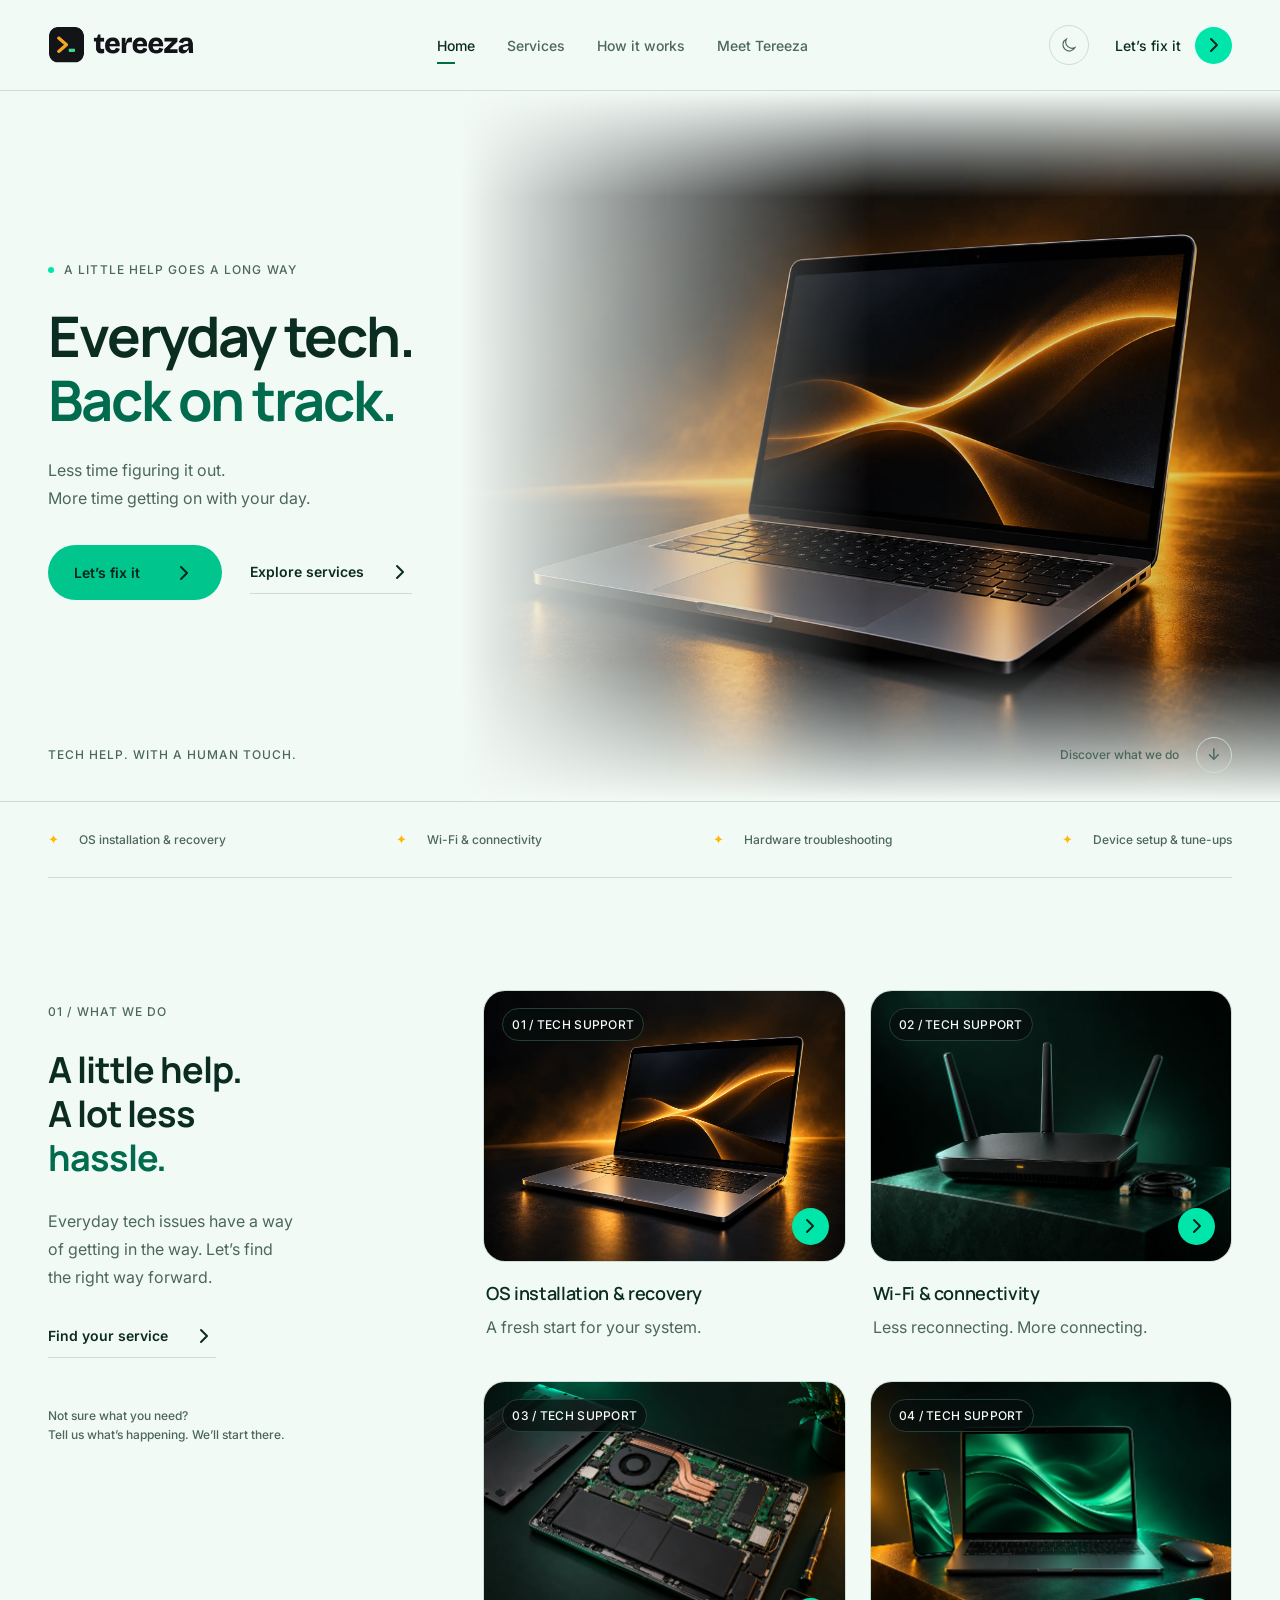
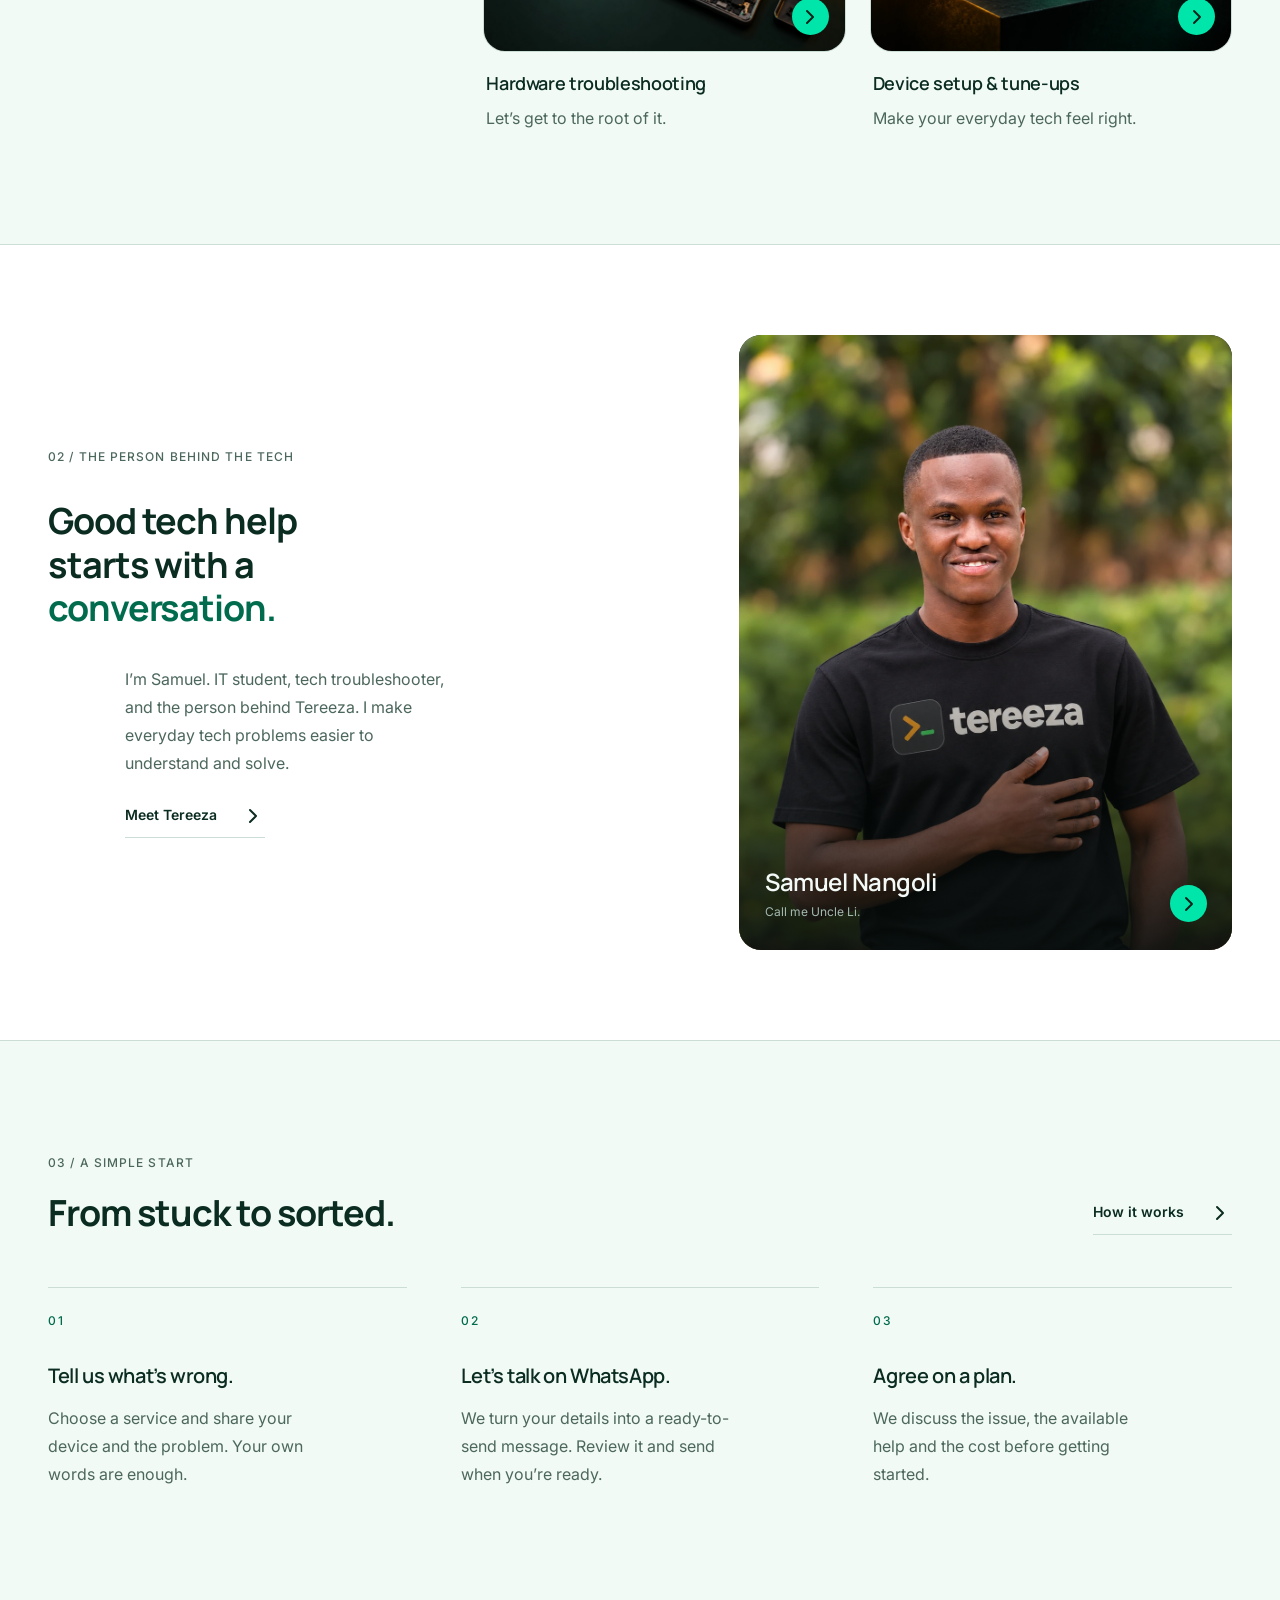
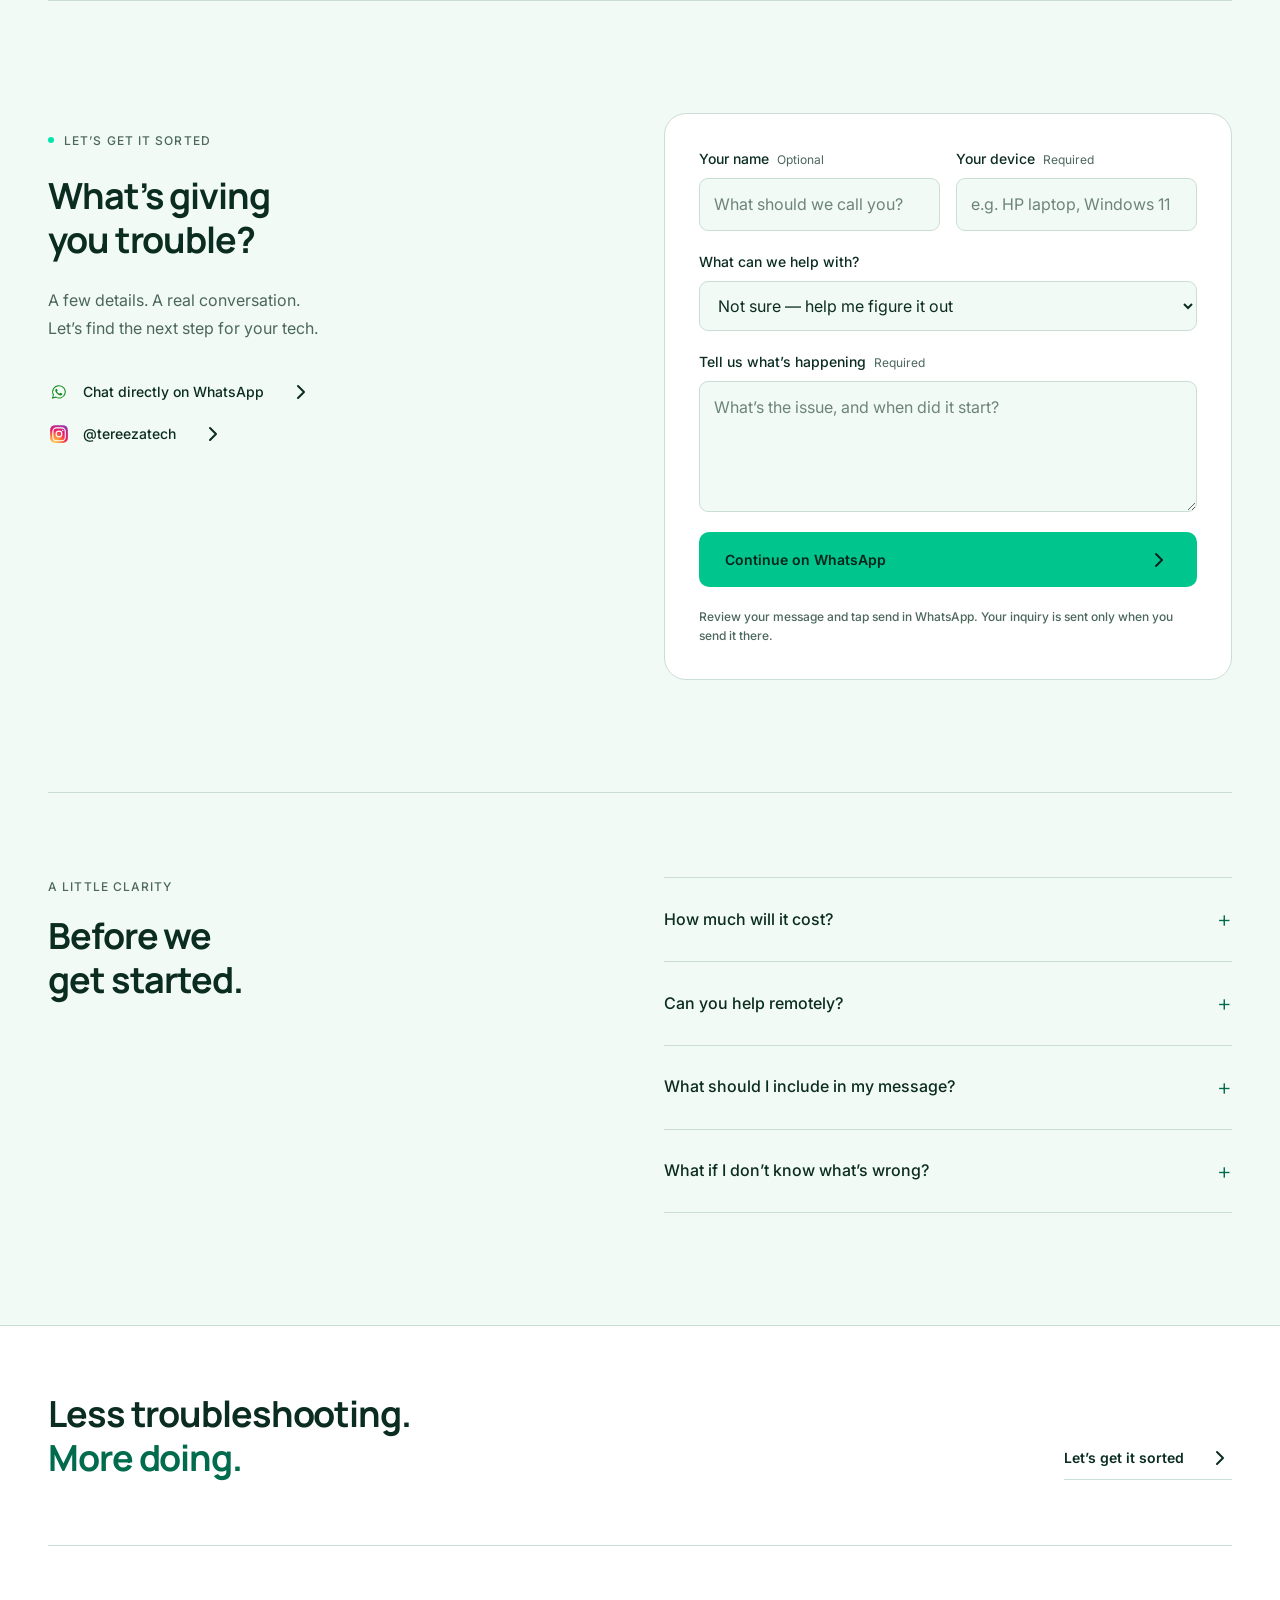
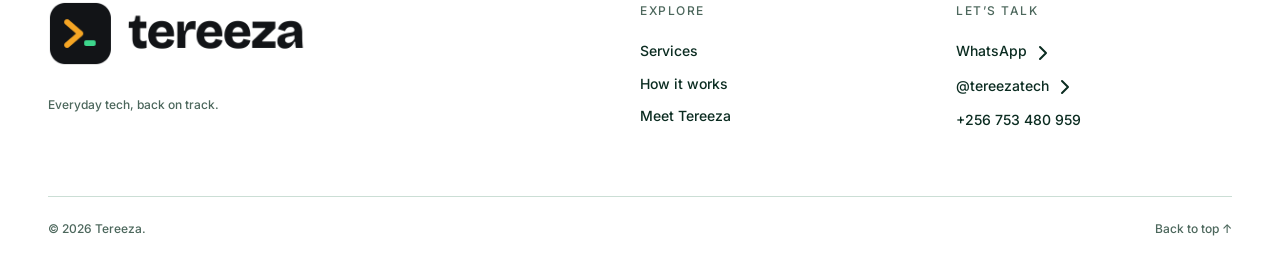
==== commit 51eb1a10: "Use supplied chevron icon for forward actions across all pages" ====
--- a/public/index.html
+++ b/public/index.html
@@ -1,9 +1,9 @@
 <!doctype html>
 <html lang="en"><head><meta charset="utf-8"><meta name="viewport" content="width=device-width, initial-scale=1"><meta name="theme-color" content="#070d0c"><meta name="description" content="Personal tech help from Tereeza. OS installation, Wi-Fi, hardware troubleshooting and device setup. Start a conversation on WhatsApp."><title>Everyday tech, back on track — Tereeza</title><link rel="icon" href="favicon.ico?v=2" sizes="any"><link rel="icon" href="favicon.svg?v=2" type="image/svg+xml"><link rel="icon" href="favicon-32.png?v=2" type="image/png" sizes="32x32"><link rel="apple-touch-icon" href="apple-touch-icon.png?v=2"><link rel="manifest" href="site.webmanifest?v=2"><script>(()=>{let t;try{t=localStorage.getItem('tereeza-theme')}catch(e){}document.documentElement.dataset.theme=t==='light'||t==='dark'?t:matchMedia('(prefers-color-scheme:light)').matches?'light':'dark'})()</script><link rel="preconnect" href="https://fonts.googleapis.com"><link rel="preconnect" href="https://fonts.gstatic.com" crossorigin><link href="https://fonts.googleapis.com/css2?family=Inter:wght@400;500;600&amp;family=Manrope:wght@600;700&amp;display=swap" rel="stylesheet"><link rel="stylesheet" href="assets/site.css"><script src="assets/site.js" defer></script></head>
-<body data-page="home"><a class="skip" href="#main">Skip to content</a><header class="topbar"><div class="wrap nav"><a class="brand " href="index.html" aria-label="Tereeza home"><img class="logo-dark" src="assets/tereeza-logo-dark.png" alt="Tereeza" width="4368" height="1104"><img class="logo-light" src="assets/tereeza-logo-light.png" alt="Tereeza" width="4368" height="1104"></a><nav class="nav-links" id="navigation" aria-label="Main navigation"><a href="index.html" aria-current="page">Home</a><a href="services.html">Services</a><a href="how-it-works.html">How it works</a><a href="meet-tereeza.html">Meet Tereeza</a></nav><div class="nav-actions"><button type="button" class="theme-toggle" aria-label="Switch to light mode" title="Switch to light mode"><svg class="sun" viewBox="0 0 24 24" aria-hidden="true"><circle cx="12" cy="12" r="4"/><path d="M12 2v2m0 16v2M2 12h2m16 0h2M5 5l1.5 1.5m11 11L19 19M5 19l1.5-1.5m11-11L19 5"/></svg><svg class="moon" viewBox="0 0 24 24" aria-hidden="true"><path d="M20 15.4A8.5 8.5 0 0 1 8.6 4a8.5 8.5 0 1 0 11.4 11.4Z"/></svg></button><a class="nav-cta" href="index.html#inquiry">Let’s fix it <span class="circle" aria-hidden="true">↗</span></a><button type="button" class="menu-toggle" aria-expanded="false" aria-controls="navigation" aria-label="Open navigation"><span></span><span></span></button></div></div></header><main id="main">
-<section class="hero" aria-labelledby="hero-title"><div class="hero-visual"><img src="assets/tech-support-laptop.webp" alt="Graphite laptop with an amber wave on its screen, lit by warm studio lighting" width="1374" height="1145" fetchpriority="high" decoding="async"></div><div class="wrap hero-inner"><div class="hero-copy"><div class="eyebrow"><span class="dot"></span> A little help goes a long way</div><h1 id="hero-title">Everyday tech.<br><em>Back on track.</em></h1><p>Less time figuring it out.<br>More time getting on with your day.</p><div class="hero-actions"><a class="button primary" href="#inquiry">Let’s fix it <span aria-hidden="true">↗</span></a><a class="text-link" href="services.html">Explore services <span aria-hidden="true">↗</span></a></div></div><div class="hero-bottom"><span>TECH HELP. WITH A HUMAN TOUCH.</span><a href="#services">Discover what we do <span aria-hidden="true">↓</span></a></div></div></section>
+<body data-page="home"><a class="skip" href="#main">Skip to content</a><header class="topbar"><div class="wrap nav"><a class="brand " href="index.html" aria-label="Tereeza home"><img class="logo-dark" src="assets/tereeza-logo-dark.png" alt="Tereeza" width="4368" height="1104"><img class="logo-light" src="assets/tereeza-logo-light.png" alt="Tereeza" width="4368" height="1104"></a><nav class="nav-links" id="navigation" aria-label="Main navigation"><a href="index.html" aria-current="page">Home</a><a href="services.html">Services</a><a href="how-it-works.html">How it works</a><a href="meet-tereeza.html">Meet Tereeza</a></nav><div class="nav-actions"><button type="button" class="theme-toggle" aria-label="Switch to light mode" title="Switch to light mode"><svg class="sun" viewBox="0 0 24 24" aria-hidden="true"><circle cx="12" cy="12" r="4"/><path d="M12 2v2m0 16v2M2 12h2m16 0h2M5 5l1.5 1.5m11 11L19 19M5 19l1.5-1.5m11-11L19 5"/></svg><svg class="moon" viewBox="0 0 24 24" aria-hidden="true"><path d="M20 15.4A8.5 8.5 0 0 1 8.6 4a8.5 8.5 0 1 0 11.4 11.4Z"/></svg></button><a class="nav-cta" href="index.html#inquiry">Let’s fix it <span class="circle" aria-hidden="true"><svg xmlns="http://www.w3.org/2000/svg" width="24" height="24" viewBox="0 0 24 24" fill="none" stroke="currentColor" stroke-width="2" stroke-linecap="round" stroke-linejoin="round" class="lucide lucide-chevron-right preview-icon" aria-hidden="true" focusable="false"><path d="m9 18 6-6-6-6"/></svg></span></a><button type="button" class="menu-toggle" aria-expanded="false" aria-controls="navigation" aria-label="Open navigation"><span></span><span></span></button></div></div></header><main id="main">
+<section class="hero" aria-labelledby="hero-title"><div class="hero-visual"><img src="assets/tech-support-laptop.webp" alt="Graphite laptop with an amber wave on its screen, lit by warm studio lighting" width="1374" height="1145" fetchpriority="high" decoding="async"></div><div class="wrap hero-inner"><div class="hero-copy"><div class="eyebrow"><span class="dot"></span> A little help goes a long way</div><h1 id="hero-title">Everyday tech.<br><em>Back on track.</em></h1><p>Less time figuring it out.<br>More time getting on with your day.</p><div class="hero-actions"><a class="button primary" href="#inquiry">Let’s fix it <span aria-hidden="true"><svg xmlns="http://www.w3.org/2000/svg" width="24" height="24" viewBox="0 0 24 24" fill="none" stroke="currentColor" stroke-width="2" stroke-linecap="round" stroke-linejoin="round" class="lucide lucide-chevron-right preview-icon" aria-hidden="true" focusable="false"><path d="m9 18 6-6-6-6"/></svg></span></a><a class="text-link" href="services.html">Explore services <span aria-hidden="true"><svg xmlns="http://www.w3.org/2000/svg" width="24" height="24" viewBox="0 0 24 24" fill="none" stroke="currentColor" stroke-width="2" stroke-linecap="round" stroke-linejoin="round" class="lucide lucide-chevron-right preview-icon" aria-hidden="true" focusable="false"><path d="m9 18 6-6-6-6"/></svg></span></a></div></div><div class="hero-bottom"><span>TECH HELP. WITH A HUMAN TOUCH.</span><a href="#services">Discover what we do <span aria-hidden="true">↓</span></a></div></div></section>
 <div class="service-strip wrap"><span>OS installation & recovery</span><span>Wi-Fi & connectivity</span><span>Hardware troubleshooting</span><span>Device setup & tune-ups</span></div>
-<section class="wrap section home-services" id="services" aria-labelledby="services-title"><div class="services-intro"><div class="eyebrow">01 / What we do</div><h2 id="services-title">A little help.<br>A lot less<br><em>hassle.</em></h2><p>Everyday tech issues have a way of getting in the way. Let’s find the right way forward.</p><a class="text-link" href="services.html">Find your service <span aria-hidden="true">↗</span></a><p class="quiet-note">Not sure what you need?<br>Tell us what’s happening. We’ll start there.</p></div><div class="services-grid"><article class="service-card" data-group="software" id="service-os"><a class="service-image" href="index.html?service=os#inquiry" aria-label="Get OS help"><img src="assets/tech-support-laptop.webp" alt="Graphite laptop with a warm amber wave on the screen" width="1200" height="900" loading="lazy" decoding="async"><span class="image-index" aria-hidden="true">01 / TECH SUPPORT</span><span class="image-action" aria-hidden="true">↗</span></a><div class="service-meta"><h3><a href="index.html?service=os#inquiry">OS installation &amp; recovery</a></h3><p>A fresh start for your system.</p></div></article><article class="service-card" data-group="connectivity" id="service-wifi"><a class="service-image" href="index.html?service=wifi#inquiry" aria-label="Get connected"><img src="assets/service-wifi.webp" alt="Charcoal Wi-Fi router and an Ethernet cable in a dark green studio" width="1200" height="900" loading="lazy" decoding="async"><span class="image-index" aria-hidden="true">02 / TECH SUPPORT</span><span class="image-action" aria-hidden="true">↗</span></a><div class="service-meta"><h3><a href="index.html?service=wifi#inquiry">Wi-Fi &amp; connectivity</a></h3><p>Less reconnecting. More connecting.</p></div></article><article class="service-card" data-group="hardware" id="service-hardware"><a class="service-image" href="index.html?service=hardware#inquiry" aria-label="Check my device"><img src="assets/service-hardware.webp" alt="Opened laptop showing its motherboard beside a precision screwdriver" width="1200" height="900" loading="lazy" decoding="async"><span class="image-index" aria-hidden="true">03 / TECH SUPPORT</span><span class="image-action" aria-hidden="true">↗</span></a><div class="service-meta"><h3><a href="index.html?service=hardware#inquiry">Hardware troubleshooting</a></h3><p>Let’s get to the root of it.</p></div></article><article class="service-card" data-group="software" id="service-setup"><a class="service-image" href="index.html?service=setup#inquiry" aria-label="Sort my setup"><img src="assets/service-setup.webp" alt="Graphite laptop, phone and mouse arranged on a dark green studio surface" width="1200" height="900" loading="lazy" decoding="async"><span class="image-index" aria-hidden="true">04 / TECH SUPPORT</span><span class="image-action" aria-hidden="true">↗</span></a><div class="service-meta"><h3><a href="index.html?service=setup#inquiry">Device setup &amp; tune-ups</a></h3><p>Make your everyday tech feel right.</p></div></article></div></section>
-<section class="story-section"><div class="wrap story-layout"><div class="story-copy"><div class="eyebrow">02 / The person behind the tech</div><h2>Good tech help<br>starts with a<br><em>conversation.</em></h2><div class="story-body"><p>I’m Samuel. IT student, tech troubleshooter, and the person behind Tereeza. I make everyday tech problems easier to understand and solve.</p><a class="text-link" href="meet-tereeza.html">Meet Tereeza <span aria-hidden="true">↗</span></a></div></div><a class="founder-image" href="meet-tereeza.html" aria-label="Meet Samuel Nangoli"><img src="assets/samuel-nangoli.webp" alt="Samuel Nangoli wearing a Tereeza T-shirt" width="1086" height="1448" loading="lazy" decoding="async"><span>Samuel Nangoli <small>Call me Uncle Li.</small></span><span class="image-action" aria-hidden="true">↗</span></a></div></section>
-<section class="wrap section process-preview" aria-labelledby="process-title"><div class="section-heading"><div><div class="eyebrow">03 / A simple start</div><h2 id="process-title">From stuck to sorted.</h2></div><a class="text-link" href="how-it-works.html">How it works <span aria-hidden="true">↗</span></a></div><ol class="steps"><li><span class="step-number">01</span><h3>Tell us what’s wrong.</h3><p>Choose a service and share your device and the problem. Your own words are enough.</p></li><li><span class="step-number">02</span><h3>Let’s talk on WhatsApp.</h3><p>We turn your details into a ready-to-send message. Review it and send when you’re ready.</p></li><li><span class="step-number">03</span><h3>Agree on a plan.</h3><p>We discuss the issue, the available help and the cost before getting started.</p></li></ol></section>
-<section class="inquiry-section wrap section" id="inquiry" aria-labelledby="contact-title"><div class="inquiry-copy"><div class="eyebrow"><span class="dot"></span> Let’s get it sorted</div><h2 id="contact-title">What’s giving<br>you trouble?</h2><p>A few details. A real conversation.<br>Let’s find the next step for your tech.</p><div class="contact-links"><a href="https://wa.me/256753480959" target="_blank" rel="noopener noreferrer"><img src="assets/whatsapp.svg" width="22" height="22" alt="">Chat directly on WhatsApp <span aria-hidden="true">↗</span></a><a href="https://www.instagram.com/tereezatech/" target="_blank" rel="noopener noreferrer"><img src="assets/instagram.svg" width="22" height="22" alt="">@tereezatech <span aria-hidden="true">↗</span></a></div></div><form class="inquiry-form" action="https://wa.me/256753480959" method="get" target="_blank" rel="noopener noreferrer" id="inquiry-form" aria-describedby="form-note"><div class="form-row"><div class="field"><label for="customer-name">Your name <span>Optional</span></label><input id="customer-name" autocomplete="name" maxlength="80" placeholder="What should we call you?"></div><div class="field"><label for="device">Your device <span>Required</span></label><input id="device" maxlength="120" placeholder="e.g. HP laptop, Windows 11" required></div></div><div class="field"><label for="service">What can we help with?</label><select id="service"><option>Not sure — help me figure it out</option><option>OS installation &amp; recovery</option><option>Wi-Fi &amp; connectivity</option><option>Hardware troubleshooting</option><option>Device setup &amp; tune-ups</option></select></div><div class="field"><label for="problem">Tell us what’s happening <span>Required</span></label><textarea id="problem" placeholder="What’s the issue, and when did it start?" required minlength="5" maxlength="2000" rows="4"></textarea></div><input type="hidden" name="text" id="whatsapp-message"><button class="button primary" type="submit">Continue on WhatsApp <span aria-hidden="true">↗</span></button><p class="form-note" id="form-note">Review your message and tap send in WhatsApp. Your inquiry is sent only when you send it there.</p><p class="form-status" id="form-status" role="status" hidden>Your message is ready. Review it in WhatsApp and tap send. <a id="whatsapp-fallback" href="https://wa.me/256753480959" target="_blank" rel="noopener noreferrer">Open your message ↗</a></p><noscript><p class="form-note">To include these details, enable JavaScript or <a href="https://wa.me/256753480959" target="_blank" rel="noopener noreferrer">chat directly on WhatsApp</a>.</p></noscript></form></section><section class="wrap section faq" aria-labelledby="faq-title"><div><div class="eyebrow">A little clarity</div><h2 id="faq-title">Before we<br>get started.</h2></div><div><details><summary>How much will it cost?</summary><p>The cost depends on your device and the issue. Share the details on WhatsApp so we can discuss the work and agree on a price before getting started.</p></details><details><summary>Can you help remotely?</summary><p>Some software and connectivity problems can be discussed or guided remotely. Hardware issues may need an in-person check. We’ll agree on a suitable arrangement in the chat.</p></details><details><summary>What should I include in my message?</summary><p>Tell us your device model, the issue, when it started and any error message. You can add a photo or screenshot in WhatsApp if it helps explain what you’re seeing.</p></details><details><summary>What if I don’t know what’s wrong?</summary><p>That’s a good place to start. Choose “Not sure” in the form and describe what you’ve noticed. You don’t need to know the technical name.</p></details></div></section></main><footer class="footer"><div class="wrap"><div class="footer-top"><div class="footer-heading">Less troubleshooting.<br><span>More doing.</span></div><a class="text-link" href="index.html#inquiry">Let’s get it sorted <span aria-hidden="true">↗</span></a></div><div class="footer-grid"><div class="footer-brand"><a class="brand " href="index.html" aria-label="Tereeza home"><img class="logo-dark" src="assets/tereeza-logo-dark.png" alt="Tereeza" width="4368" height="1104"><img class="logo-light" src="assets/tereeza-logo-light.png" alt="Tereeza" width="4368" height="1104"></a><p>Everyday tech, back on track.</p></div><div><h2>Explore</h2><a href="services.html">Services</a><a href="how-it-works.html">How it works</a><a href="meet-tereeza.html">Meet Tereeza</a></div><div><h2>Let’s talk</h2><a href="https://wa.me/256753480959" target="_blank" rel="noopener noreferrer">WhatsApp <span aria-hidden="true">↗</span></a><a href="https://www.instagram.com/tereezatech/" target="_blank" rel="noopener noreferrer">@tereezatech <span aria-hidden="true">↗</span></a><a href="tel:+256753480959">+256 753 480 959</a></div></div><div class="footer-bottom"><span>© <span id="year">2026</span> Tereeza.</span><a href="#main">Back to top ↑</a></div></div></footer></body></html>+<section class="wrap section home-services" id="services" aria-labelledby="services-title"><div class="services-intro"><div class="eyebrow">01 / What we do</div><h2 id="services-title">A little help.<br>A lot less<br><em>hassle.</em></h2><p>Everyday tech issues have a way of getting in the way. Let’s find the right way forward.</p><a class="text-link" href="services.html">Find your service <span aria-hidden="true"><svg xmlns="http://www.w3.org/2000/svg" width="24" height="24" viewBox="0 0 24 24" fill="none" stroke="currentColor" stroke-width="2" stroke-linecap="round" stroke-linejoin="round" class="lucide lucide-chevron-right preview-icon" aria-hidden="true" focusable="false"><path d="m9 18 6-6-6-6"/></svg></span></a><p class="quiet-note">Not sure what you need?<br>Tell us what’s happening. We’ll start there.</p></div><div class="services-grid"><article class="service-card" data-group="software" id="service-os"><a class="service-image" href="index.html?service=os#inquiry" aria-label="Get OS help"><img src="assets/tech-support-laptop.webp" alt="Graphite laptop with a warm amber wave on the screen" width="1200" height="900" loading="lazy" decoding="async"><span class="image-index" aria-hidden="true">01 / TECH SUPPORT</span><span class="image-action" aria-hidden="true"><svg xmlns="http://www.w3.org/2000/svg" width="24" height="24" viewBox="0 0 24 24" fill="none" stroke="currentColor" stroke-width="2" stroke-linecap="round" stroke-linejoin="round" class="lucide lucide-chevron-right preview-icon" aria-hidden="true" focusable="false"><path d="m9 18 6-6-6-6"/></svg></span></a><div class="service-meta"><h3><a href="index.html?service=os#inquiry">OS installation &amp; recovery</a></h3><p>A fresh start for your system.</p></div></article><article class="service-card" data-group="connectivity" id="service-wifi"><a class="service-image" href="index.html?service=wifi#inquiry" aria-label="Get connected"><img src="assets/service-wifi.webp" alt="Charcoal Wi-Fi router and an Ethernet cable in a dark green studio" width="1200" height="900" loading="lazy" decoding="async"><span class="image-index" aria-hidden="true">02 / TECH SUPPORT</span><span class="image-action" aria-hidden="true"><svg xmlns="http://www.w3.org/2000/svg" width="24" height="24" viewBox="0 0 24 24" fill="none" stroke="currentColor" stroke-width="2" stroke-linecap="round" stroke-linejoin="round" class="lucide lucide-chevron-right preview-icon" aria-hidden="true" focusable="false"><path d="m9 18 6-6-6-6"/></svg></span></a><div class="service-meta"><h3><a href="index.html?service=wifi#inquiry">Wi-Fi &amp; connectivity</a></h3><p>Less reconnecting. More connecting.</p></div></article><article class="service-card" data-group="hardware" id="service-hardware"><a class="service-image" href="index.html?service=hardware#inquiry" aria-label="Check my device"><img src="assets/service-hardware.webp" alt="Opened laptop showing its motherboard beside a precision screwdriver" width="1200" height="900" loading="lazy" decoding="async"><span class="image-index" aria-hidden="true">03 / TECH SUPPORT</span><span class="image-action" aria-hidden="true"><svg xmlns="http://www.w3.org/2000/svg" width="24" height="24" viewBox="0 0 24 24" fill="none" stroke="currentColor" stroke-width="2" stroke-linecap="round" stroke-linejoin="round" class="lucide lucide-chevron-right preview-icon" aria-hidden="true" focusable="false"><path d="m9 18 6-6-6-6"/></svg></span></a><div class="service-meta"><h3><a href="index.html?service=hardware#inquiry">Hardware troubleshooting</a></h3><p>Let’s get to the root of it.</p></div></article><article class="service-card" data-group="software" id="service-setup"><a class="service-image" href="index.html?service=setup#inquiry" aria-label="Sort my setup"><img src="assets/service-setup.webp" alt="Graphite laptop, phone and mouse arranged on a dark green studio surface" width="1200" height="900" loading="lazy" decoding="async"><span class="image-index" aria-hidden="true">04 / TECH SUPPORT</span><span class="image-action" aria-hidden="true"><svg xmlns="http://www.w3.org/2000/svg" width="24" height="24" viewBox="0 0 24 24" fill="none" stroke="currentColor" stroke-width="2" stroke-linecap="round" stroke-linejoin="round" class="lucide lucide-chevron-right preview-icon" aria-hidden="true" focusable="false"><path d="m9 18 6-6-6-6"/></svg></span></a><div class="service-meta"><h3><a href="index.html?service=setup#inquiry">Device setup &amp; tune-ups</a></h3><p>Make your everyday tech feel right.</p></div></article></div></section>
+<section class="story-section"><div class="wrap story-layout"><div class="story-copy"><div class="eyebrow">02 / The person behind the tech</div><h2>Good tech help<br>starts with a<br><em>conversation.</em></h2><div class="story-body"><p>I’m Samuel. IT student, tech troubleshooter, and the person behind Tereeza. I make everyday tech problems easier to understand and solve.</p><a class="text-link" href="meet-tereeza.html">Meet Tereeza <span aria-hidden="true"><svg xmlns="http://www.w3.org/2000/svg" width="24" height="24" viewBox="0 0 24 24" fill="none" stroke="currentColor" stroke-width="2" stroke-linecap="round" stroke-linejoin="round" class="lucide lucide-chevron-right preview-icon" aria-hidden="true" focusable="false"><path d="m9 18 6-6-6-6"/></svg></span></a></div></div><a class="founder-image" href="meet-tereeza.html" aria-label="Meet Samuel Nangoli"><img src="assets/samuel-nangoli.webp" alt="Samuel Nangoli wearing a Tereeza T-shirt" width="1086" height="1448" loading="lazy" decoding="async"><span>Samuel Nangoli <small>Call me Uncle Li.</small></span><span class="image-action" aria-hidden="true"><svg xmlns="http://www.w3.org/2000/svg" width="24" height="24" viewBox="0 0 24 24" fill="none" stroke="currentColor" stroke-width="2" stroke-linecap="round" stroke-linejoin="round" class="lucide lucide-chevron-right preview-icon" aria-hidden="true" focusable="false"><path d="m9 18 6-6-6-6"/></svg></span></a></div></section>
+<section class="wrap section process-preview" aria-labelledby="process-title"><div class="section-heading"><div><div class="eyebrow">03 / A simple start</div><h2 id="process-title">From stuck to sorted.</h2></div><a class="text-link" href="how-it-works.html">How it works <span aria-hidden="true"><svg xmlns="http://www.w3.org/2000/svg" width="24" height="24" viewBox="0 0 24 24" fill="none" stroke="currentColor" stroke-width="2" stroke-linecap="round" stroke-linejoin="round" class="lucide lucide-chevron-right preview-icon" aria-hidden="true" focusable="false"><path d="m9 18 6-6-6-6"/></svg></span></a></div><ol class="steps"><li><span class="step-number">01</span><h3>Tell us what’s wrong.</h3><p>Choose a service and share your device and the problem. Your own words are enough.</p></li><li><span class="step-number">02</span><h3>Let’s talk on WhatsApp.</h3><p>We turn your details into a ready-to-send message. Review it and send when you’re ready.</p></li><li><span class="step-number">03</span><h3>Agree on a plan.</h3><p>We discuss the issue, the available help and the cost before getting started.</p></li></ol></section>
+<section class="inquiry-section wrap section" id="inquiry" aria-labelledby="contact-title"><div class="inquiry-copy"><div class="eyebrow"><span class="dot"></span> Let’s get it sorted</div><h2 id="contact-title">What’s giving<br>you trouble?</h2><p>A few details. A real conversation.<br>Let’s find the next step for your tech.</p><div class="contact-links"><a href="https://wa.me/256753480959" target="_blank" rel="noopener noreferrer"><img src="assets/whatsapp.svg" width="22" height="22" alt="">Chat directly on WhatsApp <span aria-hidden="true"><svg xmlns="http://www.w3.org/2000/svg" width="24" height="24" viewBox="0 0 24 24" fill="none" stroke="currentColor" stroke-width="2" stroke-linecap="round" stroke-linejoin="round" class="lucide lucide-chevron-right preview-icon" aria-hidden="true" focusable="false"><path d="m9 18 6-6-6-6"/></svg></span></a><a href="https://www.instagram.com/tereezatech/" target="_blank" rel="noopener noreferrer"><img src="assets/instagram.svg" width="22" height="22" alt="">@tereezatech <span aria-hidden="true"><svg xmlns="http://www.w3.org/2000/svg" width="24" height="24" viewBox="0 0 24 24" fill="none" stroke="currentColor" stroke-width="2" stroke-linecap="round" stroke-linejoin="round" class="lucide lucide-chevron-right preview-icon" aria-hidden="true" focusable="false"><path d="m9 18 6-6-6-6"/></svg></span></a></div></div><form class="inquiry-form" action="https://wa.me/256753480959" method="get" target="_blank" rel="noopener noreferrer" id="inquiry-form" aria-describedby="form-note"><div class="form-row"><div class="field"><label for="customer-name">Your name <span>Optional</span></label><input id="customer-name" autocomplete="name" maxlength="80" placeholder="What should we call you?"></div><div class="field"><label for="device">Your device <span>Required</span></label><input id="device" maxlength="120" placeholder="e.g. HP laptop, Windows 11" required></div></div><div class="field"><label for="service">What can we help with?</label><select id="service"><option>Not sure — help me figure it out</option><option>OS installation &amp; recovery</option><option>Wi-Fi &amp; connectivity</option><option>Hardware troubleshooting</option><option>Device setup &amp; tune-ups</option></select></div><div class="field"><label for="problem">Tell us what’s happening <span>Required</span></label><textarea id="problem" placeholder="What’s the issue, and when did it start?" required minlength="5" maxlength="2000" rows="4"></textarea></div><input type="hidden" name="text" id="whatsapp-message"><button class="button primary" type="submit">Continue on WhatsApp <span aria-hidden="true"><svg xmlns="http://www.w3.org/2000/svg" width="24" height="24" viewBox="0 0 24 24" fill="none" stroke="currentColor" stroke-width="2" stroke-linecap="round" stroke-linejoin="round" class="lucide lucide-chevron-right preview-icon" aria-hidden="true" focusable="false"><path d="m9 18 6-6-6-6"/></svg></span></button><p class="form-note" id="form-note">Review your message and tap send in WhatsApp. Your inquiry is sent only when you send it there.</p><p class="form-status" id="form-status" role="status" hidden>Your message is ready. Review it in WhatsApp and tap send. <a id="whatsapp-fallback" href="https://wa.me/256753480959" target="_blank" rel="noopener noreferrer">Open your message <svg xmlns="http://www.w3.org/2000/svg" width="24" height="24" viewBox="0 0 24 24" fill="none" stroke="currentColor" stroke-width="2" stroke-linecap="round" stroke-linejoin="round" class="lucide lucide-chevron-right preview-icon" aria-hidden="true" focusable="false"><path d="m9 18 6-6-6-6"/></svg></a></p><noscript><p class="form-note">To include these details, enable JavaScript or <a href="https://wa.me/256753480959" target="_blank" rel="noopener noreferrer">chat directly on WhatsApp</a>.</p></noscript></form></section><section class="wrap section faq" aria-labelledby="faq-title"><div><div class="eyebrow">A little clarity</div><h2 id="faq-title">Before we<br>get started.</h2></div><div><details><summary>How much will it cost?</summary><p>The cost depends on your device and the issue. Share the details on WhatsApp so we can discuss the work and agree on a price before getting started.</p></details><details><summary>Can you help remotely?</summary><p>Some software and connectivity problems can be discussed or guided remotely. Hardware issues may need an in-person check. We’ll agree on a suitable arrangement in the chat.</p></details><details><summary>What should I include in my message?</summary><p>Tell us your device model, the issue, when it started and any error message. You can add a photo or screenshot in WhatsApp if it helps explain what you’re seeing.</p></details><details><summary>What if I don’t know what’s wrong?</summary><p>That’s a good place to start. Choose “Not sure” in the form and describe what you’ve noticed. You don’t need to know the technical name.</p></details></div></section></main><footer class="footer"><div class="wrap"><div class="footer-top"><div class="footer-heading">Less troubleshooting.<br><span>More doing.</span></div><a class="text-link" href="index.html#inquiry">Let’s get it sorted <span aria-hidden="true"><svg xmlns="http://www.w3.org/2000/svg" width="24" height="24" viewBox="0 0 24 24" fill="none" stroke="currentColor" stroke-width="2" stroke-linecap="round" stroke-linejoin="round" class="lucide lucide-chevron-right preview-icon" aria-hidden="true" focusable="false"><path d="m9 18 6-6-6-6"/></svg></span></a></div><div class="footer-grid"><div class="footer-brand"><a class="brand " href="index.html" aria-label="Tereeza home"><img class="logo-dark" src="assets/tereeza-logo-dark.png" alt="Tereeza" width="4368" height="1104"><img class="logo-light" src="assets/tereeza-logo-light.png" alt="Tereeza" width="4368" height="1104"></a><p>Everyday tech, back on track.</p></div><div><h2>Explore</h2><a href="services.html">Services</a><a href="how-it-works.html">How it works</a><a href="meet-tereeza.html">Meet Tereeza</a></div><div><h2>Let’s talk</h2><a href="https://wa.me/256753480959" target="_blank" rel="noopener noreferrer">WhatsApp <span aria-hidden="true"><svg xmlns="http://www.w3.org/2000/svg" width="24" height="24" viewBox="0 0 24 24" fill="none" stroke="currentColor" stroke-width="2" stroke-linecap="round" stroke-linejoin="round" class="lucide lucide-chevron-right preview-icon" aria-hidden="true" focusable="false"><path d="m9 18 6-6-6-6"/></svg></span></a><a href="https://www.instagram.com/tereezatech/" target="_blank" rel="noopener noreferrer">@tereezatech <span aria-hidden="true"><svg xmlns="http://www.w3.org/2000/svg" width="24" height="24" viewBox="0 0 24 24" fill="none" stroke="currentColor" stroke-width="2" stroke-linecap="round" stroke-linejoin="round" class="lucide lucide-chevron-right preview-icon" aria-hidden="true" focusable="false"><path d="m9 18 6-6-6-6"/></svg></span></a><a href="tel:+256753480959">+256 753 480 959</a></div></div><div class="footer-bottom"><span>© <span id="year">2026</span> Tereeza.</span><a href="#main">Back to top ↑</a></div></div></footer></body></html>
--- a/public/assets/site.css
+++ b/public/assets/site.css
@@ -4,10 +4,10 @@
 :root{color-scheme:dark;--bg:#070d0c;--surface:#101c19;--line:#263e36;--text:#f3faf7;--muted:#a3b9b0;--lime:#00e6aa;--ink:#03241b;--accent:#00e6aa;--radius:22px;--brand-green:#00e6aa;--brand-amber:#ffb800}
 :root[data-theme="light"]{color-scheme:light;--bg:#f2faf6;--surface:#fff;--line:#cbded5;--text:#0b2c21;--muted:#4c675c;--accent:#006b4d}
 *{box-sizing:border-box}html{scroll-behavior:smooth;scroll-padding-top:100px}body{margin:0;background:var(--bg);color:var(--text);font-family:Inter,'Inter Offline',Arial,Helvetica,sans-serif;font-weight:400;line-height:1.55;-webkit-font-smoothing:antialiased}a{color:inherit;text-decoration:none}button,input,select,textarea{font:inherit}button,a{touch-action:manipulation;-webkit-tap-highlight-color:transparent}button{cursor:pointer}img{display:block;max-width:100%}h1,h2,h3,p{margin:0}h1,h2,h3{font-weight:400}em{font-style:normal;color:var(--accent)}button,a,input,select,textarea,summary{outline-offset:5px}:focus-visible{outline:2px solid var(--accent)}::selection{background:var(--brand-green);color:var(--ink)}[hidden]{display:none!important}.wrap{width:min(1328px,calc(100% - 96px));margin-inline:auto}.section{padding-block:112px}.skip{position:fixed;top:-70px;left:16px;padding:12px 18px;background:var(--lime);color:var(--ink);z-index:50}.skip:focus{top:12px}
-.topbar{position:sticky;top:0;z-index:30;background:var(--bg);border-bottom:1px solid var(--line)}.nav{min-height:90px;display:flex;align-items:center;justify-content:space-between;gap:30px}.brand{display:inline-block;flex:none}.brand img{width:148px;height:auto}.logo-light{display:none}[data-theme="light"] .logo-dark{display:none}[data-theme="light"] .logo-light{display:block}.nav-links{display:flex;gap:32px;font-size:14px;color:var(--muted)}.nav-links a{position:relative;transition:color .2s}.nav-links a:after{content:"";position:absolute;bottom:-8px;left:0;width:0;height:2px;background:var(--accent);transition:width .25s}.nav-links a:hover,.nav-links a[aria-current]{color:var(--text)}.nav-links a[aria-current]:after{width:18px}.nav-actions{display:flex;align-items:center;gap:26px}.theme-toggle{border:1px solid var(--line);display:grid;place-items:center;width:40px;height:40px;background:transparent;color:var(--muted);border-radius:50%;flex:none}.theme-toggle:hover{color:var(--accent);border-color:var(--accent)}.theme-toggle svg{width:18px;height:18px;stroke:currentColor;stroke-width:1.5;stroke-linecap:round;fill:none}.theme-toggle .moon{display:none}[data-theme="light"] .theme-toggle .sun{display:none}[data-theme="light"] .theme-toggle .moon{display:block}.nav-cta{display:flex;align-items:center;gap:14px;font-size:14px}.circle{display:grid;place-items:center;width:37px;height:37px;border-radius:50%;background:var(--brand-green);color:var(--ink);font-size:21px;transition:transform .2s}.nav-cta:hover .circle{transform:rotate(45deg)}.menu-toggle{display:none;width:42px;height:42px;border:1px solid var(--line);background:transparent;border-radius:50%;padding:12px 10px}.menu-toggle span{display:block;width:19px;height:1px;background:var(--text);margin:5px 0;transition:transform .2s}
+.topbar{position:sticky;top:0;z-index:30;background:var(--bg);border-bottom:1px solid var(--line)}.nav{min-height:90px;display:flex;align-items:center;justify-content:space-between;gap:30px}.brand{display:inline-block;flex:none}.brand img{width:148px;height:auto}.logo-light{display:none}[data-theme="light"] .logo-dark{display:none}[data-theme="light"] .logo-light{display:block}.nav-links{display:flex;gap:32px;font-size:14px;color:var(--muted)}.nav-links a{position:relative;transition:color .2s}.nav-links a:after{content:"";position:absolute;bottom:-8px;left:0;width:0;height:2px;background:var(--accent);transition:width .25s}.nav-links a:hover,.nav-links a[aria-current]{color:var(--text)}.nav-links a[aria-current]:after{width:18px}.nav-actions{display:flex;align-items:center;gap:26px}.theme-toggle{border:1px solid var(--line);display:grid;place-items:center;width:40px;height:40px;background:transparent;color:var(--muted);border-radius:50%;flex:none}.theme-toggle:hover{color:var(--accent);border-color:var(--accent)}.theme-toggle svg{width:18px;height:18px;stroke:currentColor;stroke-width:1.5;stroke-linecap:round;fill:none}.theme-toggle .moon{display:none}[data-theme="light"] .theme-toggle .sun{display:none}[data-theme="light"] .theme-toggle .moon{display:block}.nav-cta{display:flex;align-items:center;gap:14px;font-size:14px}.circle{display:grid;place-items:center;width:37px;height:37px;border-radius:50%;background:var(--brand-green);color:var(--ink);font-size:21px;transition:transform .2s}.nav-cta:hover .circle{transform:translateX(2px)}.menu-toggle{display:none;width:42px;height:42px;border:1px solid var(--line);background:transparent;border-radius:50%;padding:12px 10px}.menu-toggle span{display:block;width:19px;height:1px;background:var(--text);margin:5px 0;transition:transform .2s}
 .eyebrow{display:flex;align-items:center;gap:10px;color:var(--muted);font-size:11px;font-weight:500;letter-spacing:1.8px;text-transform:uppercase}.dot{display:inline-block;width:6px;height:6px;background:var(--brand-green);border-radius:50%;flex:none}.button{min-height:54px;display:inline-flex;align-items:center;justify-content:space-between;gap:32px;border:1px solid var(--line);border-radius:100px;padding:14px 25px;font-size:15px;font-weight:500;transition:transform .25s,background .25s}.button.primary{background:var(--brand-green);color:var(--ink);border-color:transparent}.button.primary:hover{background:#50f4c8;transform:translateY(-2px)}[data-theme="light"] .button.primary{background:#00c58d}[data-theme="light"] .button.primary:hover{background:#00d99e}.button span,.text-link>span{font-size:22px;line-height:1}.text-link{display:inline-flex;align-items:center;gap:24px;font-size:14px;border-bottom:1px solid var(--line);padding-block:9px}.text-link:hover{color:var(--accent);border-color:var(--accent)}
 .hero{position:relative;isolation:isolate;overflow:hidden;border-bottom:1px solid var(--line)}.hero-inner{position:relative;z-index:2;min-height:690px;min-height:min(790px,calc(100svh - 90px));display:flex;flex-direction:column;justify-content:center}.hero-copy{padding-block:90px 120px;max-width:740px}.hero h1{font-size:clamp(56px,6.5vw,104px);line-height:.99;letter-spacing:-5px;margin:25px 0 25px}.hero-copy p{font-size:18px;line-height:1.6;color:var(--muted);max-width:360px}.hero-actions{display:flex;align-items:center;flex-wrap:wrap;gap:28px;margin-top:33px}.hero-visual{position:absolute;z-index:-1;inset:0 0 0 36%;background:#070d0c}.hero-visual img{width:100%;height:100%;object-fit:cover;object-position:54% 51%;opacity:.86}.hero-visual:after{content:"";position:absolute;inset:0;background:linear-gradient(90deg,var(--bg) 0%,transparent 50%),linear-gradient(0deg,var(--bg),transparent 20%,transparent 85%,var(--bg))}.hero-bottom{position:absolute;bottom:28px;left:0;right:0;display:flex;justify-content:space-between;align-items:center;font-size:10px;letter-spacing:1.4px;color:var(--muted)}.hero-bottom a{display:flex;align-items:center;gap:17px;text-transform:none;letter-spacing:0;font-size:12px}.hero-bottom a span{width:36px;height:36px;display:grid;place-items:center;border:1px solid var(--line);border-radius:50%;font-size:16px}.service-strip{display:flex;justify-content:space-between;gap:25px;padding-block:27px;color:var(--muted);font-size:12px;border-bottom:1px solid var(--line)}.service-strip span{display:flex;gap:20px;align-items:center}.service-strip span:before{content:"✦";font-size:13px;color:var(--brand-amber)}
-.home-services{display:grid;grid-template-columns:1fr 2.05fr;gap:70px;align-items:start}.services-intro{position:sticky;top:135px;padding-top:12px}.services-intro h2{font-size:clamp(40px,4vw,64px);line-height:1.05;letter-spacing:-2.8px;margin:27px 0}.services-intro>p{font-size:15px;color:var(--muted);max-width:250px}.services-intro .text-link{margin-top:23px}.services-intro .quiet-note{font-size:12px;margin-top:48px;line-height:1.8}.services-grid{display:grid;grid-template-columns:1fr 1fr;gap:40px 24px}.service-image{position:relative;display:block;aspect-ratio:4/3;overflow:hidden;border-radius:var(--radius);background:var(--surface);border:1px solid var(--line)}.service-image>img{width:100%;height:100%;object-fit:cover;transition:transform .65s cubic-bezier(.2,.75,.3,1)}.service-image:hover>img,.service-image:focus-visible>img{transform:scale(1.055)}.image-index{position:absolute;left:18px;top:17px;padding:6px 9px;border:1px solid #263e36;border-radius:100px;background:#070d0cb3;color:#f3faf7;font-size:8px;letter-spacing:1.1px}.image-action{position:absolute;right:16px;bottom:16px;display:grid;place-items:center;width:37px;height:37px;border-radius:50%;background:var(--brand-green);color:var(--ink);font-size:22px;transition:transform .2s}.service-image:hover .image-action{transform:rotate(45deg)}.service-meta{padding:18px 3px 0}.service-meta h2,.service-meta h3{font-size:19px;line-height:1.25;letter-spacing:-.4px}.service-meta h2 a:hover,.service-meta h3 a:hover{color:var(--accent)}.service-meta p{font-size:13px;line-height:1.7;color:var(--muted);margin-top:7px}.story-section{background:var(--surface);border-block:1px solid var(--line);padding-block:90px}.story-layout{display:grid;grid-template-columns:1.2fr 1fr;gap:100px;align-items:center}.story-copy h2{font-size:clamp(44px,5vw,76px);line-height:1.05;letter-spacing:-3px;margin:32px 0 35px}.story-body{max-width:330px;margin-left:13%}.story-body p{font-size:15px;color:var(--muted);line-height:1.8;margin-bottom:16px}.founder-image{position:relative;display:block;isolation:isolate;overflow:hidden;border-radius:var(--radius);background:#101c19;aspect-ratio:4/5}.founder-image>img{width:100%;height:100%;object-fit:cover;object-position:50% 30%}.founder-image:after{content:"";position:absolute;inset:45% 0 0;background:linear-gradient(transparent,#070d0ce6);pointer-events:none}.founder-image>span:not(.image-action){position:absolute;z-index:1;left:26px;bottom:29px;color:#f3faf7;font-size:24px;letter-spacing:-.5px}.founder-image small{display:block;font-size:12px;letter-spacing:0;margin-top:4px;color:#a3b9b0}.founder-image .image-action{z-index:2;bottom:28px;right:25px}.section-heading{display:flex;align-items:end;justify-content:space-between;gap:30px;margin-bottom:52px}.section-heading h2{font-size:46px;letter-spacing:-1.8px;line-height:1.1;margin-top:18px}.steps{list-style:none;margin:0;padding:0;display:grid;grid-template-columns:repeat(3,1fr);gap:54px;counter-reset:steps}.steps li{border-top:1px solid var(--line);padding-top:23px}.step-number{display:block;font-size:12px;color:var(--accent);margin-bottom:32px;letter-spacing:2px}.steps h3{font-size:24px;line-height:1.25;letter-spacing:-.7px;margin-bottom:14px}.steps p{font-size:14px;color:var(--muted);line-height:1.75;max-width:290px}
+.home-services{display:grid;grid-template-columns:1fr 2.05fr;gap:70px;align-items:start}.services-intro{position:sticky;top:135px;padding-top:12px}.services-intro h2{font-size:clamp(40px,4vw,64px);line-height:1.05;letter-spacing:-2.8px;margin:27px 0}.services-intro>p{font-size:15px;color:var(--muted);max-width:250px}.services-intro .text-link{margin-top:23px}.services-intro .quiet-note{font-size:12px;margin-top:48px;line-height:1.8}.services-grid{display:grid;grid-template-columns:1fr 1fr;gap:40px 24px}.service-image{position:relative;display:block;aspect-ratio:4/3;overflow:hidden;border-radius:var(--radius);background:var(--surface);border:1px solid var(--line)}.service-image>img{width:100%;height:100%;object-fit:cover;transition:transform .65s cubic-bezier(.2,.75,.3,1)}.service-image:hover>img,.service-image:focus-visible>img{transform:scale(1.055)}.image-index{position:absolute;left:18px;top:17px;padding:6px 9px;border:1px solid #263e36;border-radius:100px;background:#070d0cb3;color:#f3faf7;font-size:8px;letter-spacing:1.1px}.image-action{position:absolute;right:16px;bottom:16px;display:grid;place-items:center;width:37px;height:37px;border-radius:50%;background:var(--brand-green);color:var(--ink);font-size:22px;transition:transform .2s}.service-image:hover .image-action{transform:translateX(2px)}.service-meta{padding:18px 3px 0}.service-meta h2,.service-meta h3{font-size:19px;line-height:1.25;letter-spacing:-.4px}.service-meta h2 a:hover,.service-meta h3 a:hover{color:var(--accent)}.service-meta p{font-size:13px;line-height:1.7;color:var(--muted);margin-top:7px}.story-section{background:var(--surface);border-block:1px solid var(--line);padding-block:90px}.story-layout{display:grid;grid-template-columns:1.2fr 1fr;gap:100px;align-items:center}.story-copy h2{font-size:clamp(44px,5vw,76px);line-height:1.05;letter-spacing:-3px;margin:32px 0 35px}.story-body{max-width:330px;margin-left:13%}.story-body p{font-size:15px;color:var(--muted);line-height:1.8;margin-bottom:16px}.founder-image{position:relative;display:block;isolation:isolate;overflow:hidden;border-radius:var(--radius);background:#101c19;aspect-ratio:4/5}.founder-image>img{width:100%;height:100%;object-fit:cover;object-position:50% 30%}.founder-image:after{content:"";position:absolute;inset:45% 0 0;background:linear-gradient(transparent,#070d0ce6);pointer-events:none}.founder-image>span:not(.image-action){position:absolute;z-index:1;left:26px;bottom:29px;color:#f3faf7;font-size:24px;letter-spacing:-.5px}.founder-image small{display:block;font-size:12px;letter-spacing:0;margin-top:4px;color:#a3b9b0}.founder-image .image-action{z-index:2;bottom:28px;right:25px}.section-heading{display:flex;align-items:end;justify-content:space-between;gap:30px;margin-bottom:52px}.section-heading h2{font-size:46px;letter-spacing:-1.8px;line-height:1.1;margin-top:18px}.steps{list-style:none;margin:0;padding:0;display:grid;grid-template-columns:repeat(3,1fr);gap:54px;counter-reset:steps}.steps li{border-top:1px solid var(--line);padding-top:23px}.step-number{display:block;font-size:12px;color:var(--accent);margin-bottom:32px;letter-spacing:2px}.steps h3{font-size:24px;line-height:1.25;letter-spacing:-.7px;margin-bottom:14px}.steps p{font-size:14px;color:var(--muted);line-height:1.75;max-width:290px}
 .inquiry-section{border-top:1px solid var(--line);display:grid;grid-template-columns:1fr 1.1fr;gap:100px;scroll-margin-top:70px}.inquiry-copy{padding-top:18px}.inquiry-copy h2{font-size:clamp(44px,4.7vw,70px);line-height:1.05;letter-spacing:-2.8px;margin:24px 0}.inquiry-copy>p{color:var(--muted);font-size:16px;line-height:1.8}.contact-links{display:grid;justify-content:start;gap:18px;margin-top:38px}.contact-links a{display:flex;align-items:center;gap:13px;font-size:13px}.contact-links a:hover{color:var(--accent)}.contact-links a>span{margin-left:12px}.inquiry-form{border:1px solid var(--line);border-radius:var(--radius);background:var(--surface);padding:34px;display:flex;flex-direction:column;gap:20px}.form-row{display:grid;grid-template-columns:1fr 1fr;gap:16px}.field{display:flex;flex-direction:column;gap:9px}.field label{font-size:13px;display:flex;flex-wrap:wrap;gap:8px;align-items:baseline}.field label span{font-size:10px;color:var(--muted)}input,select,textarea{width:100%;min-width:0;border:1px solid var(--line);border-radius:9px;padding:13px 14px;background:var(--bg);color:var(--text);font-size:14px;line-height:1.5}input::placeholder,textarea::placeholder{color:var(--muted);opacity:.8}input,select{min-height:49px}textarea{resize:vertical;min-height:115px}.inquiry-form .button{width:100%;border-radius:10px}.form-note{font-size:11px;color:var(--muted);line-height:1.7}.form-note a{text-decoration:underline}.form-status{border-left:2px solid var(--accent);padding:10px 14px;font-size:12px;background:var(--bg);line-height:1.7}.form-status a{display:block;color:var(--accent);text-decoration:underline}.faq{display:grid;grid-template-columns:1fr 1.1fr;gap:100px;border-top:1px solid var(--line);padding-top:84px}.faq h2{font-size:44px;line-height:1.1;letter-spacing:-1.7px;margin-top:18px}.faq details{border-bottom:1px solid var(--line)}.faq details:first-child{border-top:1px solid var(--line)}.faq summary{display:flex;justify-content:space-between;align-items:center;gap:20px;padding-block:23px;cursor:pointer;font-size:16px;list-style:none}.faq summary::-webkit-details-marker{display:none}.faq summary:after{content:"+";color:var(--accent);font-size:23px;font-weight:300}.faq details[open] summary:after{content:"−"}.faq details p{font-size:14px;color:var(--muted);line-height:1.8;margin:0 35px 25px 0}
 .footer{border-top:1px solid var(--line);background:var(--surface);padding-top:66px}.footer-top{display:flex;align-items:end;justify-content:space-between;padding-bottom:65px}.footer-heading{font-size:clamp(36px,4vw,58px);line-height:1.08;letter-spacing:-2px}.footer-heading>span{color:var(--accent)}.footer-grid{border-top:1px solid var(--line);padding-block:55px;display:grid;grid-template-columns:2fr 1fr 1fr;gap:40px}.footer-brand .brand img{width:260px}.footer-brand p{font-size:12px;color:var(--muted);margin-top:20px}.footer-grid h2{font-size:11px;text-transform:uppercase;letter-spacing:1.5px;color:var(--muted);margin-bottom:20px}.footer-grid>div>a:not(.brand){display:block;font-size:13px;margin-bottom:10px}.footer-grid>div>a:hover{color:var(--accent)}.footer-bottom{border-top:1px solid var(--line);display:flex;align-items:center;justify-content:space-between;font-size:11px;color:var(--muted);padding-block:22px}
 .breadcrumbs{display:flex;gap:12px;font-size:11px;color:var(--muted);padding-top:28px}.breadcrumbs a:hover{color:var(--accent)}.breadcrumbs [aria-hidden]{color:var(--line)}.page-heading{display:grid;grid-template-columns:1.4fr 1fr;gap:90px;align-items:end;margin-bottom:64px}.page-heading h1,.about-copy h1{font-size:clamp(58px,6.2vw,94px);line-height:1;letter-spacing:-4px;margin-top:23px}.page-heading p{font-size:17px;color:var(--muted);max-width:360px;margin-bottom:14px;line-height:1.8}.page-heading .text-link{margin-top:3px}.services-page{padding-top:48px}.service-toolbar{display:flex;justify-content:space-between;align-items:center;gap:24px;margin-bottom:36px;border-bottom:1px solid var(--line);padding-bottom:24px}.filters{display:flex;gap:9px;flex-wrap:wrap}.filter{background:transparent;border:1px solid var(--line);border-radius:100px;color:var(--muted);padding:10px 18px;min-height:43px;font-size:13px;transition:color .2s,background .2s}.filter:hover{color:var(--text);border-color:var(--accent)}.filter.active{background:var(--brand-green);border-color:transparent;color:var(--ink)}.filter span{font-size:10px;margin-left:12px}.service-count{white-space:nowrap;font-size:11px;color:var(--muted)}.services-detailed{gap:60px 32px}.services-detailed .service-image{aspect-ratio:16/10}.services-detailed .image-index{top:24px;left:24px;font-size:9px}.services-detailed .service-meta{padding-top:22px}.services-detailed .service-meta h2{font-size:27px;letter-spacing:-.7px}.services-detailed .service-meta p{max-width:490px;font-size:14px;margin-top:13px}.service-tags{display:flex;flex-wrap:wrap;gap:8px;margin-top:20px}.service-tags span{border:1px solid var(--line);padding:5px 11px;border-radius:100px;font-size:10px;color:var(--muted)}.services-detailed .service-link{margin-top:16px}.service-reassurance{display:flex;align-items:start;gap:12px;margin-top:55px;padding:23px 0;border-top:1px solid var(--line);font-size:12px;color:var(--muted)}.service-reassurance .dot{margin-top:7px}.page-cta{text-align:center;border-top:1px solid var(--line);padding-block:84px 100px}.page-cta .eyebrow{justify-content:center}.page-cta h2{font-size:clamp(42px,5vw,70px);line-height:1.08;letter-spacing:-2.8px;margin:25px 0 35px}.process-page{padding-top:48px}.process-page .steps{margin-top:90px}.process-detail{display:grid;grid-template-columns:1fr 1.3fr;border-top:1px solid var(--line);margin-top:100px;padding-top:50px;gap:70px}.process-detail h2{font-size:32px;letter-spacing:-1px;line-height:1.15;margin-bottom:20px}.process-detail p{font-size:15px;color:var(--muted);max-width:480px;line-height:1.8;margin-bottom:27px}.about-page{padding-top:48px;display:grid;grid-template-columns:1fr 1fr;align-items:center;gap:100px}.about-copy .about-lead{font-size:24px;color:var(--text);line-height:1.4;margin-top:32px}.about-copy>p{color:var(--muted);font-size:15px;line-height:1.8;margin-top:20px;max-width:450px}.about-copy .text-link{margin-top:20px}.about-photo{aspect-ratio:3/4;max-height:740px}
@@ -41,3 +41,7 @@
 @media(max-width:360px){.hero h1,.page-heading h1,.about-copy h1{font-size:36px;letter-spacing:-1.2px}.hero-inner{min-height:740px}.hero-actions{gap:14px}.hero-actions .text-link{font-size:14px;gap:8px}.hero-actions .button{padding-inline:18px;gap:15px}.image-index{font-size:12px}.service-strip{font-size:12px}}
 
 .filter span{font-family:Inter,'Inter Offline',Arial,Helvetica,sans-serif;font-size:12px;font-weight:500}
+
+/* The supplied Lucide chevron is the shared forward-action icon. */
+.preview-icon{display:inline-block;width:24px;height:24px;flex:none;vertical-align:middle}
+.circle>.preview-icon,.image-action>.preview-icon{display:block}
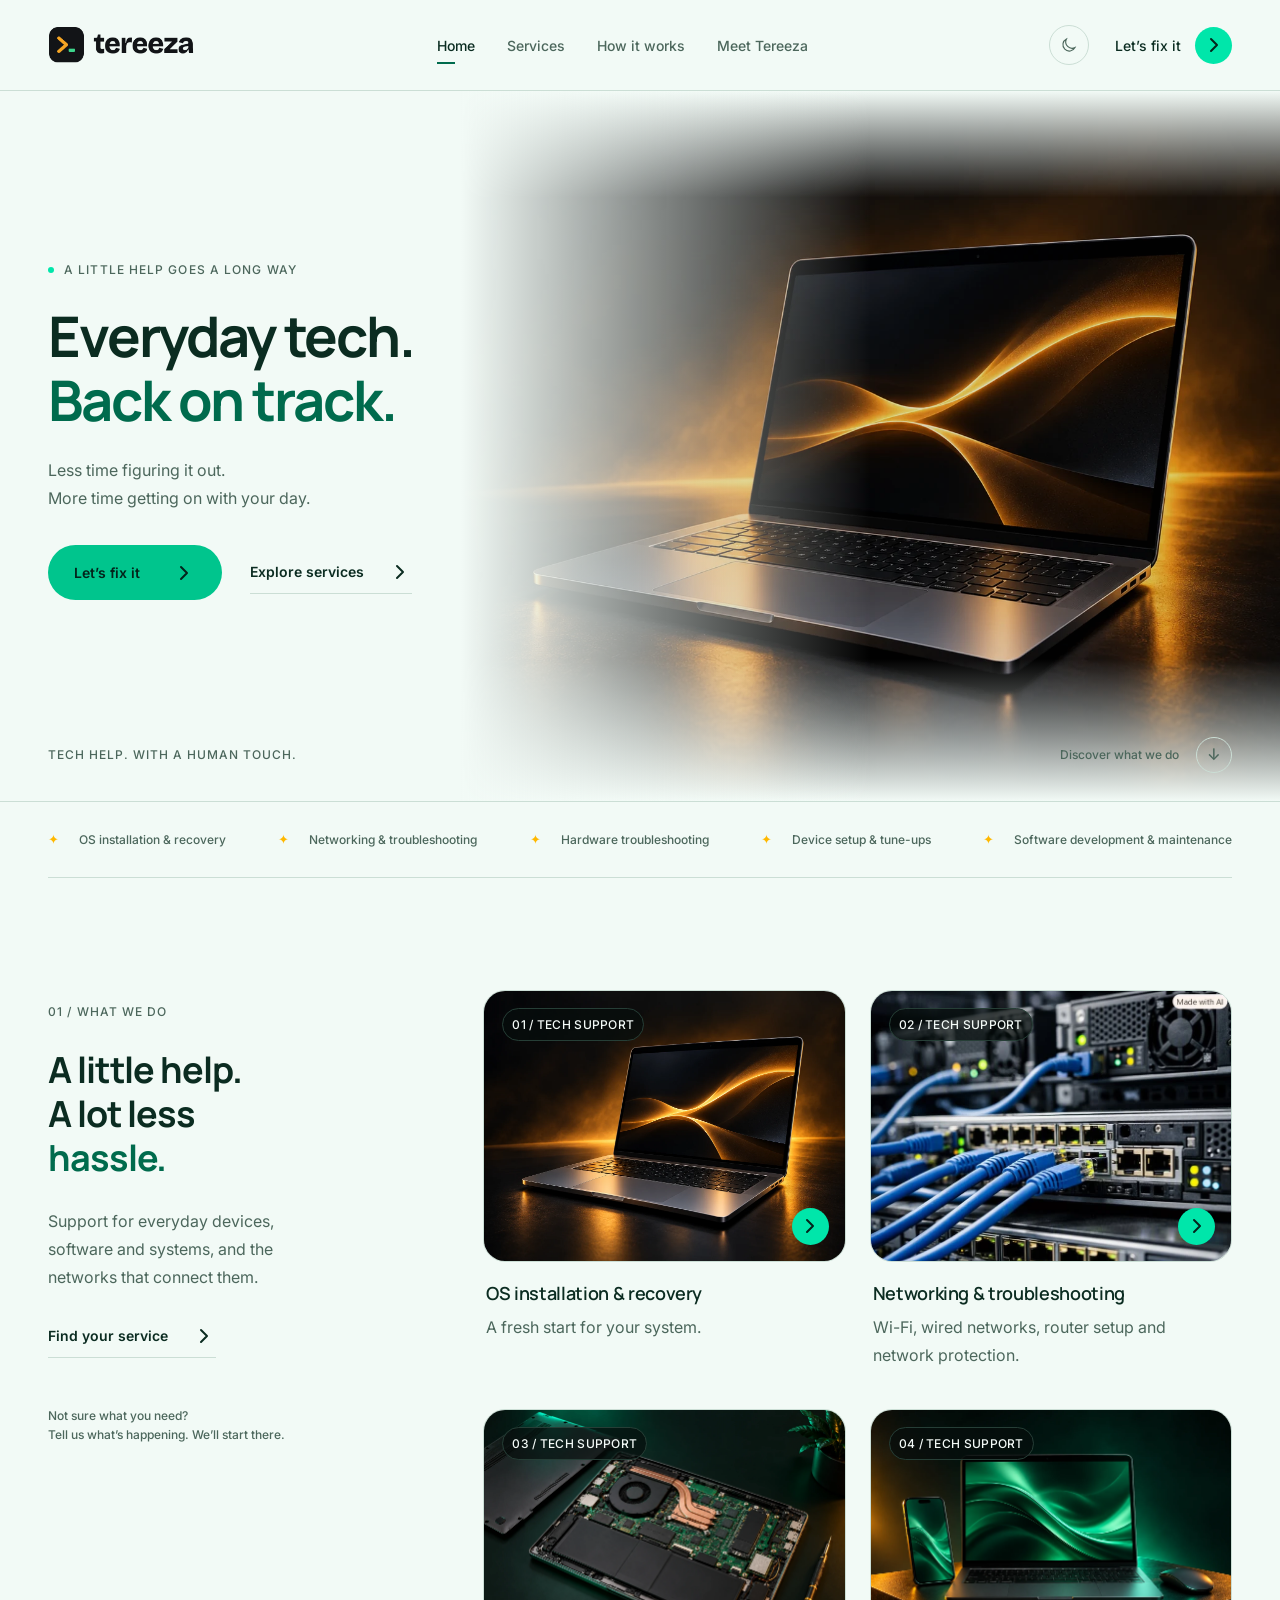
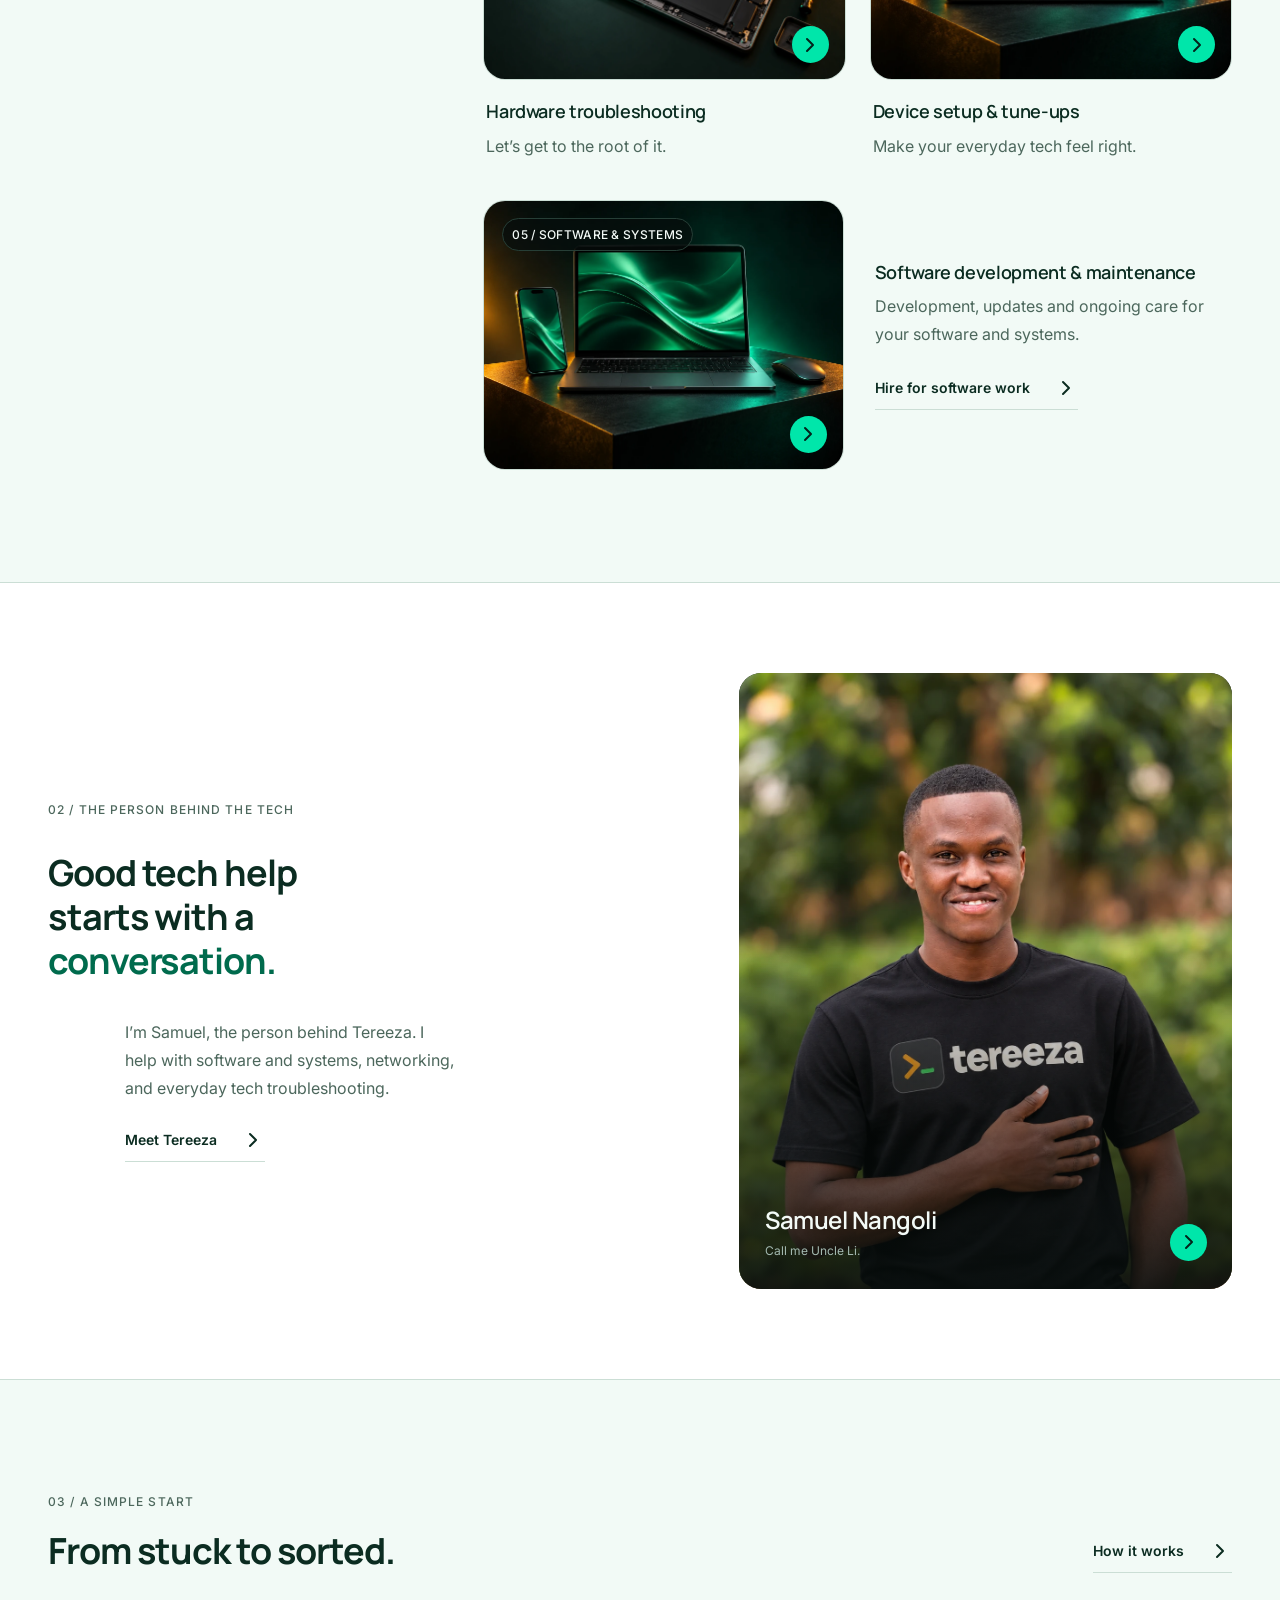
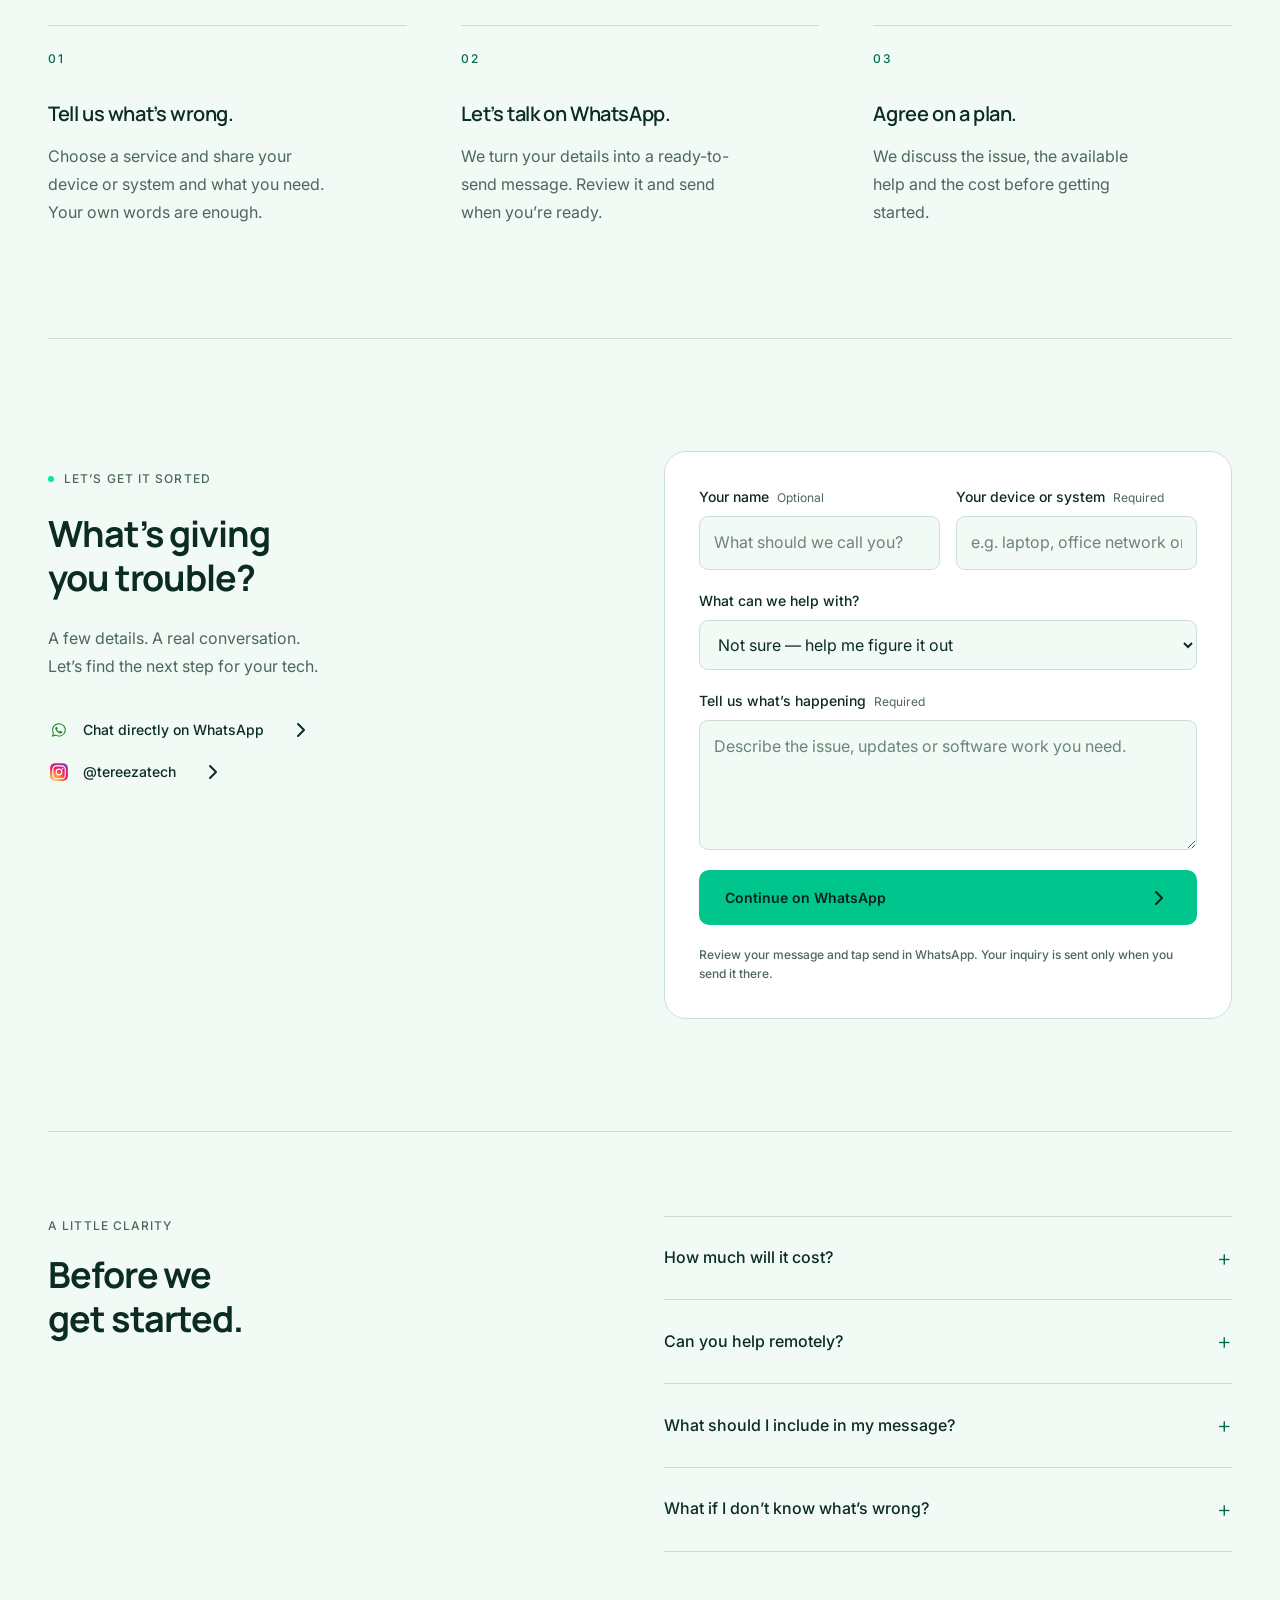
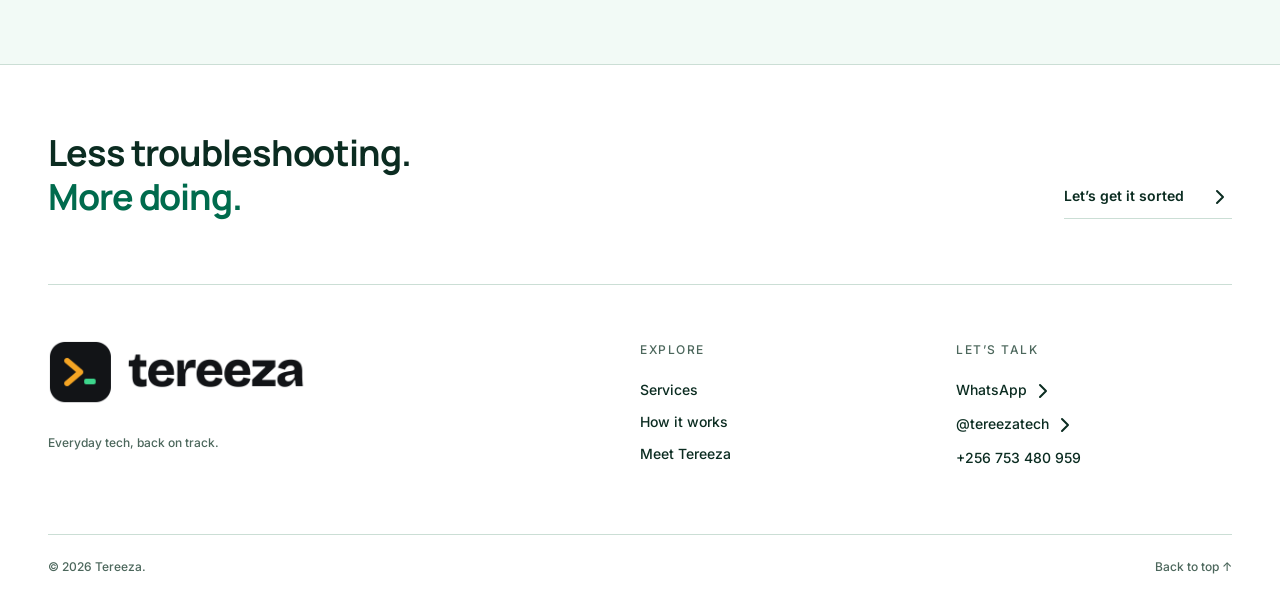
==== commit 490bf28d: "Add software development and networking services and refresh founder bio" ====
--- a/public/index.html
+++ b/public/index.html
@@ -1,9 +1,9 @@
 <!doctype html>
-<html lang="en"><head><meta charset="utf-8"><meta name="viewport" content="width=device-width, initial-scale=1"><meta name="theme-color" content="#070d0c"><meta name="description" content="Personal tech help from Tereeza. OS installation, Wi-Fi, hardware troubleshooting and device setup. Start a conversation on WhatsApp."><title>Everyday tech, back on track — Tereeza</title><link rel="icon" href="favicon.ico?v=2" sizes="any"><link rel="icon" href="favicon.svg?v=2" type="image/svg+xml"><link rel="icon" href="favicon-32.png?v=2" type="image/png" sizes="32x32"><link rel="apple-touch-icon" href="apple-touch-icon.png?v=2"><link rel="manifest" href="site.webmanifest?v=2"><script>(()=>{let t;try{t=localStorage.getItem('tereeza-theme')}catch(e){}document.documentElement.dataset.theme=t==='light'||t==='dark'?t:matchMedia('(prefers-color-scheme:light)').matches?'light':'dark'})()</script><link rel="preconnect" href="https://fonts.googleapis.com"><link rel="preconnect" href="https://fonts.gstatic.com" crossorigin><link href="https://fonts.googleapis.com/css2?family=Inter:wght@400;500;600&amp;family=Manrope:wght@600;700&amp;display=swap" rel="stylesheet"><link rel="stylesheet" href="assets/site.css"><script src="assets/site.js" defer></script></head>
+<html lang="en"><head><meta charset="utf-8"><meta name="viewport" content="width=device-width, initial-scale=1"><meta name="theme-color" content="#070d0c"><meta name="description" content="Software development and maintenance, networking, OS installation, hardware troubleshooting and device setup. Start a conversation with Tereeza on WhatsApp."><title>Everyday tech, back on track — Tereeza</title><link rel="icon" href="favicon.ico?v=2" sizes="any"><link rel="icon" href="favicon.svg?v=2" type="image/svg+xml"><link rel="icon" href="favicon-32.png?v=2" type="image/png" sizes="32x32"><link rel="apple-touch-icon" href="apple-touch-icon.png?v=2"><link rel="manifest" href="site.webmanifest?v=2"><script>(()=>{let t;try{t=localStorage.getItem('tereeza-theme')}catch(e){}document.documentElement.dataset.theme=t==='light'||t==='dark'?t:matchMedia('(prefers-color-scheme:light)').matches?'light':'dark'})()</script><link rel="preconnect" href="https://fonts.googleapis.com"><link rel="preconnect" href="https://fonts.gstatic.com" crossorigin><link href="https://fonts.googleapis.com/css2?family=Inter:wght@400;500;600&amp;family=Manrope:wght@600;700&amp;display=swap" rel="stylesheet"><link rel="stylesheet" href="assets/site.css"><script src="assets/site.js" defer></script></head>
 <body data-page="home"><a class="skip" href="#main">Skip to content</a><header class="topbar"><div class="wrap nav"><a class="brand " href="index.html" aria-label="Tereeza home"><img class="logo-dark" src="assets/tereeza-logo-dark.png" alt="Tereeza" width="4368" height="1104"><img class="logo-light" src="assets/tereeza-logo-light.png" alt="Tereeza" width="4368" height="1104"></a><nav class="nav-links" id="navigation" aria-label="Main navigation"><a href="index.html" aria-current="page">Home</a><a href="services.html">Services</a><a href="how-it-works.html">How it works</a><a href="meet-tereeza.html">Meet Tereeza</a></nav><div class="nav-actions"><button type="button" class="theme-toggle" aria-label="Switch to light mode" title="Switch to light mode"><svg class="sun" viewBox="0 0 24 24" aria-hidden="true"><circle cx="12" cy="12" r="4"/><path d="M12 2v2m0 16v2M2 12h2m16 0h2M5 5l1.5 1.5m11 11L19 19M5 19l1.5-1.5m11-11L19 5"/></svg><svg class="moon" viewBox="0 0 24 24" aria-hidden="true"><path d="M20 15.4A8.5 8.5 0 0 1 8.6 4a8.5 8.5 0 1 0 11.4 11.4Z"/></svg></button><a class="nav-cta" href="index.html#inquiry">Let’s fix it <span class="circle" aria-hidden="true"><svg xmlns="http://www.w3.org/2000/svg" width="24" height="24" viewBox="0 0 24 24" fill="none" stroke="currentColor" stroke-width="2" stroke-linecap="round" stroke-linejoin="round" class="lucide lucide-chevron-right preview-icon" aria-hidden="true" focusable="false"><path d="m9 18 6-6-6-6"/></svg></span></a><button type="button" class="menu-toggle" aria-expanded="false" aria-controls="navigation" aria-label="Open navigation"><span></span><span></span></button></div></div></header><main id="main">
 <section class="hero" aria-labelledby="hero-title"><div class="hero-visual"><img src="assets/tech-support-laptop.webp" alt="Graphite laptop with an amber wave on its screen, lit by warm studio lighting" width="1374" height="1145" fetchpriority="high" decoding="async"></div><div class="wrap hero-inner"><div class="hero-copy"><div class="eyebrow"><span class="dot"></span> A little help goes a long way</div><h1 id="hero-title">Everyday tech.<br><em>Back on track.</em></h1><p>Less time figuring it out.<br>More time getting on with your day.</p><div class="hero-actions"><a class="button primary" href="#inquiry">Let’s fix it <span aria-hidden="true"><svg xmlns="http://www.w3.org/2000/svg" width="24" height="24" viewBox="0 0 24 24" fill="none" stroke="currentColor" stroke-width="2" stroke-linecap="round" stroke-linejoin="round" class="lucide lucide-chevron-right preview-icon" aria-hidden="true" focusable="false"><path d="m9 18 6-6-6-6"/></svg></span></a><a class="text-link" href="services.html">Explore services <span aria-hidden="true"><svg xmlns="http://www.w3.org/2000/svg" width="24" height="24" viewBox="0 0 24 24" fill="none" stroke="currentColor" stroke-width="2" stroke-linecap="round" stroke-linejoin="round" class="lucide lucide-chevron-right preview-icon" aria-hidden="true" focusable="false"><path d="m9 18 6-6-6-6"/></svg></span></a></div></div><div class="hero-bottom"><span>TECH HELP. WITH A HUMAN TOUCH.</span><a href="#services">Discover what we do <span aria-hidden="true">↓</span></a></div></div></section>
-<div class="service-strip wrap"><span>OS installation & recovery</span><span>Wi-Fi & connectivity</span><span>Hardware troubleshooting</span><span>Device setup & tune-ups</span></div>
-<section class="wrap section home-services" id="services" aria-labelledby="services-title"><div class="services-intro"><div class="eyebrow">01 / What we do</div><h2 id="services-title">A little help.<br>A lot less<br><em>hassle.</em></h2><p>Everyday tech issues have a way of getting in the way. Let’s find the right way forward.</p><a class="text-link" href="services.html">Find your service <span aria-hidden="true"><svg xmlns="http://www.w3.org/2000/svg" width="24" height="24" viewBox="0 0 24 24" fill="none" stroke="currentColor" stroke-width="2" stroke-linecap="round" stroke-linejoin="round" class="lucide lucide-chevron-right preview-icon" aria-hidden="true" focusable="false"><path d="m9 18 6-6-6-6"/></svg></span></a><p class="quiet-note">Not sure what you need?<br>Tell us what’s happening. We’ll start there.</p></div><div class="services-grid"><article class="service-card" data-group="software" id="service-os"><a class="service-image" href="index.html?service=os#inquiry" aria-label="Get OS help"><img src="assets/tech-support-laptop.webp" alt="Graphite laptop with a warm amber wave on the screen" width="1200" height="900" loading="lazy" decoding="async"><span class="image-index" aria-hidden="true">01 / TECH SUPPORT</span><span class="image-action" aria-hidden="true"><svg xmlns="http://www.w3.org/2000/svg" width="24" height="24" viewBox="0 0 24 24" fill="none" stroke="currentColor" stroke-width="2" stroke-linecap="round" stroke-linejoin="round" class="lucide lucide-chevron-right preview-icon" aria-hidden="true" focusable="false"><path d="m9 18 6-6-6-6"/></svg></span></a><div class="service-meta"><h3><a href="index.html?service=os#inquiry">OS installation &amp; recovery</a></h3><p>A fresh start for your system.</p></div></article><article class="service-card" data-group="connectivity" id="service-wifi"><a class="service-image" href="index.html?service=wifi#inquiry" aria-label="Get connected"><img src="assets/service-wifi.webp" alt="Charcoal Wi-Fi router and an Ethernet cable in a dark green studio" width="1200" height="900" loading="lazy" decoding="async"><span class="image-index" aria-hidden="true">02 / TECH SUPPORT</span><span class="image-action" aria-hidden="true"><svg xmlns="http://www.w3.org/2000/svg" width="24" height="24" viewBox="0 0 24 24" fill="none" stroke="currentColor" stroke-width="2" stroke-linecap="round" stroke-linejoin="round" class="lucide lucide-chevron-right preview-icon" aria-hidden="true" focusable="false"><path d="m9 18 6-6-6-6"/></svg></span></a><div class="service-meta"><h3><a href="index.html?service=wifi#inquiry">Wi-Fi &amp; connectivity</a></h3><p>Less reconnecting. More connecting.</p></div></article><article class="service-card" data-group="hardware" id="service-hardware"><a class="service-image" href="index.html?service=hardware#inquiry" aria-label="Check my device"><img src="assets/service-hardware.webp" alt="Opened laptop showing its motherboard beside a precision screwdriver" width="1200" height="900" loading="lazy" decoding="async"><span class="image-index" aria-hidden="true">03 / TECH SUPPORT</span><span class="image-action" aria-hidden="true"><svg xmlns="http://www.w3.org/2000/svg" width="24" height="24" viewBox="0 0 24 24" fill="none" stroke="currentColor" stroke-width="2" stroke-linecap="round" stroke-linejoin="round" class="lucide lucide-chevron-right preview-icon" aria-hidden="true" focusable="false"><path d="m9 18 6-6-6-6"/></svg></span></a><div class="service-meta"><h3><a href="index.html?service=hardware#inquiry">Hardware troubleshooting</a></h3><p>Let’s get to the root of it.</p></div></article><article class="service-card" data-group="software" id="service-setup"><a class="service-image" href="index.html?service=setup#inquiry" aria-label="Sort my setup"><img src="assets/service-setup.webp" alt="Graphite laptop, phone and mouse arranged on a dark green studio surface" width="1200" height="900" loading="lazy" decoding="async"><span class="image-index" aria-hidden="true">04 / TECH SUPPORT</span><span class="image-action" aria-hidden="true"><svg xmlns="http://www.w3.org/2000/svg" width="24" height="24" viewBox="0 0 24 24" fill="none" stroke="currentColor" stroke-width="2" stroke-linecap="round" stroke-linejoin="round" class="lucide lucide-chevron-right preview-icon" aria-hidden="true" focusable="false"><path d="m9 18 6-6-6-6"/></svg></span></a><div class="service-meta"><h3><a href="index.html?service=setup#inquiry">Device setup &amp; tune-ups</a></h3><p>Make your everyday tech feel right.</p></div></article></div></section>
-<section class="story-section"><div class="wrap story-layout"><div class="story-copy"><div class="eyebrow">02 / The person behind the tech</div><h2>Good tech help<br>starts with a<br><em>conversation.</em></h2><div class="story-body"><p>I’m Samuel. IT student, tech troubleshooter, and the person behind Tereeza. I make everyday tech problems easier to understand and solve.</p><a class="text-link" href="meet-tereeza.html">Meet Tereeza <span aria-hidden="true"><svg xmlns="http://www.w3.org/2000/svg" width="24" height="24" viewBox="0 0 24 24" fill="none" stroke="currentColor" stroke-width="2" stroke-linecap="round" stroke-linejoin="round" class="lucide lucide-chevron-right preview-icon" aria-hidden="true" focusable="false"><path d="m9 18 6-6-6-6"/></svg></span></a></div></div><a class="founder-image" href="meet-tereeza.html" aria-label="Meet Samuel Nangoli"><img src="assets/samuel-nangoli.webp" alt="Samuel Nangoli wearing a Tereeza T-shirt" width="1086" height="1448" loading="lazy" decoding="async"><span>Samuel Nangoli <small>Call me Uncle Li.</small></span><span class="image-action" aria-hidden="true"><svg xmlns="http://www.w3.org/2000/svg" width="24" height="24" viewBox="0 0 24 24" fill="none" stroke="currentColor" stroke-width="2" stroke-linecap="round" stroke-linejoin="round" class="lucide lucide-chevron-right preview-icon" aria-hidden="true" focusable="false"><path d="m9 18 6-6-6-6"/></svg></span></a></div></section>
-<section class="wrap section process-preview" aria-labelledby="process-title"><div class="section-heading"><div><div class="eyebrow">03 / A simple start</div><h2 id="process-title">From stuck to sorted.</h2></div><a class="text-link" href="how-it-works.html">How it works <span aria-hidden="true"><svg xmlns="http://www.w3.org/2000/svg" width="24" height="24" viewBox="0 0 24 24" fill="none" stroke="currentColor" stroke-width="2" stroke-linecap="round" stroke-linejoin="round" class="lucide lucide-chevron-right preview-icon" aria-hidden="true" focusable="false"><path d="m9 18 6-6-6-6"/></svg></span></a></div><ol class="steps"><li><span class="step-number">01</span><h3>Tell us what’s wrong.</h3><p>Choose a service and share your device and the problem. Your own words are enough.</p></li><li><span class="step-number">02</span><h3>Let’s talk on WhatsApp.</h3><p>We turn your details into a ready-to-send message. Review it and send when you’re ready.</p></li><li><span class="step-number">03</span><h3>Agree on a plan.</h3><p>We discuss the issue, the available help and the cost before getting started.</p></li></ol></section>
-<section class="inquiry-section wrap section" id="inquiry" aria-labelledby="contact-title"><div class="inquiry-copy"><div class="eyebrow"><span class="dot"></span> Let’s get it sorted</div><h2 id="contact-title">What’s giving<br>you trouble?</h2><p>A few details. A real conversation.<br>Let’s find the next step for your tech.</p><div class="contact-links"><a href="https://wa.me/256753480959" target="_blank" rel="noopener noreferrer"><img src="assets/whatsapp.svg" width="22" height="22" alt="">Chat directly on WhatsApp <span aria-hidden="true"><svg xmlns="http://www.w3.org/2000/svg" width="24" height="24" viewBox="0 0 24 24" fill="none" stroke="currentColor" stroke-width="2" stroke-linecap="round" stroke-linejoin="round" class="lucide lucide-chevron-right preview-icon" aria-hidden="true" focusable="false"><path d="m9 18 6-6-6-6"/></svg></span></a><a href="https://www.instagram.com/tereezatech/" target="_blank" rel="noopener noreferrer"><img src="assets/instagram.svg" width="22" height="22" alt="">@tereezatech <span aria-hidden="true"><svg xmlns="http://www.w3.org/2000/svg" width="24" height="24" viewBox="0 0 24 24" fill="none" stroke="currentColor" stroke-width="2" stroke-linecap="round" stroke-linejoin="round" class="lucide lucide-chevron-right preview-icon" aria-hidden="true" focusable="false"><path d="m9 18 6-6-6-6"/></svg></span></a></div></div><form class="inquiry-form" action="https://wa.me/256753480959" method="get" target="_blank" rel="noopener noreferrer" id="inquiry-form" aria-describedby="form-note"><div class="form-row"><div class="field"><label for="customer-name">Your name <span>Optional</span></label><input id="customer-name" autocomplete="name" maxlength="80" placeholder="What should we call you?"></div><div class="field"><label for="device">Your device <span>Required</span></label><input id="device" maxlength="120" placeholder="e.g. HP laptop, Windows 11" required></div></div><div class="field"><label for="service">What can we help with?</label><select id="service"><option>Not sure — help me figure it out</option><option>OS installation &amp; recovery</option><option>Wi-Fi &amp; connectivity</option><option>Hardware troubleshooting</option><option>Device setup &amp; tune-ups</option></select></div><div class="field"><label for="problem">Tell us what’s happening <span>Required</span></label><textarea id="problem" placeholder="What’s the issue, and when did it start?" required minlength="5" maxlength="2000" rows="4"></textarea></div><input type="hidden" name="text" id="whatsapp-message"><button class="button primary" type="submit">Continue on WhatsApp <span aria-hidden="true"><svg xmlns="http://www.w3.org/2000/svg" width="24" height="24" viewBox="0 0 24 24" fill="none" stroke="currentColor" stroke-width="2" stroke-linecap="round" stroke-linejoin="round" class="lucide lucide-chevron-right preview-icon" aria-hidden="true" focusable="false"><path d="m9 18 6-6-6-6"/></svg></span></button><p class="form-note" id="form-note">Review your message and tap send in WhatsApp. Your inquiry is sent only when you send it there.</p><p class="form-status" id="form-status" role="status" hidden>Your message is ready. Review it in WhatsApp and tap send. <a id="whatsapp-fallback" href="https://wa.me/256753480959" target="_blank" rel="noopener noreferrer">Open your message <svg xmlns="http://www.w3.org/2000/svg" width="24" height="24" viewBox="0 0 24 24" fill="none" stroke="currentColor" stroke-width="2" stroke-linecap="round" stroke-linejoin="round" class="lucide lucide-chevron-right preview-icon" aria-hidden="true" focusable="false"><path d="m9 18 6-6-6-6"/></svg></a></p><noscript><p class="form-note">To include these details, enable JavaScript or <a href="https://wa.me/256753480959" target="_blank" rel="noopener noreferrer">chat directly on WhatsApp</a>.</p></noscript></form></section><section class="wrap section faq" aria-labelledby="faq-title"><div><div class="eyebrow">A little clarity</div><h2 id="faq-title">Before we<br>get started.</h2></div><div><details><summary>How much will it cost?</summary><p>The cost depends on your device and the issue. Share the details on WhatsApp so we can discuss the work and agree on a price before getting started.</p></details><details><summary>Can you help remotely?</summary><p>Some software and connectivity problems can be discussed or guided remotely. Hardware issues may need an in-person check. We’ll agree on a suitable arrangement in the chat.</p></details><details><summary>What should I include in my message?</summary><p>Tell us your device model, the issue, when it started and any error message. You can add a photo or screenshot in WhatsApp if it helps explain what you’re seeing.</p></details><details><summary>What if I don’t know what’s wrong?</summary><p>That’s a good place to start. Choose “Not sure” in the form and describe what you’ve noticed. You don’t need to know the technical name.</p></details></div></section></main><footer class="footer"><div class="wrap"><div class="footer-top"><div class="footer-heading">Less troubleshooting.<br><span>More doing.</span></div><a class="text-link" href="index.html#inquiry">Let’s get it sorted <span aria-hidden="true"><svg xmlns="http://www.w3.org/2000/svg" width="24" height="24" viewBox="0 0 24 24" fill="none" stroke="currentColor" stroke-width="2" stroke-linecap="round" stroke-linejoin="round" class="lucide lucide-chevron-right preview-icon" aria-hidden="true" focusable="false"><path d="m9 18 6-6-6-6"/></svg></span></a></div><div class="footer-grid"><div class="footer-brand"><a class="brand " href="index.html" aria-label="Tereeza home"><img class="logo-dark" src="assets/tereeza-logo-dark.png" alt="Tereeza" width="4368" height="1104"><img class="logo-light" src="assets/tereeza-logo-light.png" alt="Tereeza" width="4368" height="1104"></a><p>Everyday tech, back on track.</p></div><div><h2>Explore</h2><a href="services.html">Services</a><a href="how-it-works.html">How it works</a><a href="meet-tereeza.html">Meet Tereeza</a></div><div><h2>Let’s talk</h2><a href="https://wa.me/256753480959" target="_blank" rel="noopener noreferrer">WhatsApp <span aria-hidden="true"><svg xmlns="http://www.w3.org/2000/svg" width="24" height="24" viewBox="0 0 24 24" fill="none" stroke="currentColor" stroke-width="2" stroke-linecap="round" stroke-linejoin="round" class="lucide lucide-chevron-right preview-icon" aria-hidden="true" focusable="false"><path d="m9 18 6-6-6-6"/></svg></span></a><a href="https://www.instagram.com/tereezatech/" target="_blank" rel="noopener noreferrer">@tereezatech <span aria-hidden="true"><svg xmlns="http://www.w3.org/2000/svg" width="24" height="24" viewBox="0 0 24 24" fill="none" stroke="currentColor" stroke-width="2" stroke-linecap="round" stroke-linejoin="round" class="lucide lucide-chevron-right preview-icon" aria-hidden="true" focusable="false"><path d="m9 18 6-6-6-6"/></svg></span></a><a href="tel:+256753480959">+256 753 480 959</a></div></div><div class="footer-bottom"><span>© <span id="year">2026</span> Tereeza.</span><a href="#main">Back to top ↑</a></div></div></footer></body></html>+<div class="service-strip wrap"><span>OS installation & recovery</span><span>Networking &amp; troubleshooting</span><span>Hardware troubleshooting</span><span>Device setup & tune-ups</span><span>Software development &amp; maintenance</span></div>
+<section class="wrap section home-services" id="services" aria-labelledby="services-title"><div class="services-intro"><div class="eyebrow">01 / What we do</div><h2 id="services-title">A little help.<br>A lot less<br><em>hassle.</em></h2><p>Support for everyday devices, software and systems, and the networks that connect them.</p><a class="text-link" href="services.html">Find your service <span aria-hidden="true"><svg xmlns="http://www.w3.org/2000/svg" width="24" height="24" viewBox="0 0 24 24" fill="none" stroke="currentColor" stroke-width="2" stroke-linecap="round" stroke-linejoin="round" class="lucide lucide-chevron-right preview-icon" aria-hidden="true" focusable="false"><path d="m9 18 6-6-6-6"/></svg></span></a><p class="quiet-note">Not sure what you need?<br>Tell us what’s happening. We’ll start there.</p></div><div class="services-grid"><article class="service-card" data-group="software" id="service-os"><a class="service-image" href="index.html?service=os#inquiry" aria-label="Get OS help"><img src="assets/tech-support-laptop.webp" alt="Graphite laptop with a warm amber wave on the screen" width="1200" height="900" loading="lazy" decoding="async"><span class="image-index" aria-hidden="true">01 / TECH SUPPORT</span><span class="image-action" aria-hidden="true"><svg xmlns="http://www.w3.org/2000/svg" width="24" height="24" viewBox="0 0 24 24" fill="none" stroke="currentColor" stroke-width="2" stroke-linecap="round" stroke-linejoin="round" class="lucide lucide-chevron-right preview-icon" aria-hidden="true" focusable="false"><path d="m9 18 6-6-6-6"/></svg></span></a><div class="service-meta"><h3><a href="index.html?service=os#inquiry">OS installation &amp; recovery</a></h3><p>A fresh start for your system.</p></div></article><article class="service-card" data-group="connectivity" id="service-networking"><a class="service-image" href="index.html?service=networking#inquiry" aria-label="Get networking help"><img class="networking-image" src="assets/service-networking.webp" alt="Network switches and servers connected with blue Ethernet cables" width="736" height="736" loading="lazy" decoding="async"><span class="image-index" aria-hidden="true">02 / TECH SUPPORT</span><span class="image-action" aria-hidden="true"><svg xmlns="http://www.w3.org/2000/svg" width="24" height="24" viewBox="0 0 24 24" fill="none" stroke="currentColor" stroke-width="2" stroke-linecap="round" stroke-linejoin="round" class="lucide lucide-chevron-right preview-icon" aria-hidden="true" focusable="false"><path d="m9 18 6-6-6-6"/></svg></span></a><div class="service-meta"><h3><a href="index.html?service=networking#inquiry">Networking &amp; troubleshooting</a></h3><p>Wi-Fi, wired networks, router setup and network protection.</p></div></article><article class="service-card" data-group="hardware" id="service-hardware"><a class="service-image" href="index.html?service=hardware#inquiry" aria-label="Check my device"><img src="assets/service-hardware.webp" alt="Opened laptop showing its motherboard beside a precision screwdriver" width="1200" height="900" loading="lazy" decoding="async"><span class="image-index" aria-hidden="true">03 / TECH SUPPORT</span><span class="image-action" aria-hidden="true"><svg xmlns="http://www.w3.org/2000/svg" width="24" height="24" viewBox="0 0 24 24" fill="none" stroke="currentColor" stroke-width="2" stroke-linecap="round" stroke-linejoin="round" class="lucide lucide-chevron-right preview-icon" aria-hidden="true" focusable="false"><path d="m9 18 6-6-6-6"/></svg></span></a><div class="service-meta"><h3><a href="index.html?service=hardware#inquiry">Hardware troubleshooting</a></h3><p>Let’s get to the root of it.</p></div></article><article class="service-card" data-group="software" id="service-setup"><a class="service-image" href="index.html?service=setup#inquiry" aria-label="Sort my setup"><img src="assets/service-setup.webp" alt="Graphite laptop, phone and mouse arranged on a dark green studio surface" width="1200" height="900" loading="lazy" decoding="async"><span class="image-index" aria-hidden="true">04 / TECH SUPPORT</span><span class="image-action" aria-hidden="true"><svg xmlns="http://www.w3.org/2000/svg" width="24" height="24" viewBox="0 0 24 24" fill="none" stroke="currentColor" stroke-width="2" stroke-linecap="round" stroke-linejoin="round" class="lucide lucide-chevron-right preview-icon" aria-hidden="true" focusable="false"><path d="m9 18 6-6-6-6"/></svg></span></a><div class="service-meta"><h3><a href="index.html?service=setup#inquiry">Device setup &amp; tune-ups</a></h3><p>Make your everyday tech feel right.</p></div></article><article class="service-card service-card-wide" data-group="software" id="service-software"><a class="service-image" href="index.html?service=software#inquiry" aria-label="Hire for software work"><img src="assets/service-setup.webp" alt="Laptop, phone and mouse with green screen artwork" width="1448" height="1086" loading="lazy" decoding="async"><span class="image-index" aria-hidden="true">05 / SOFTWARE &amp; SYSTEMS</span><span class="image-action" aria-hidden="true"><svg xmlns="http://www.w3.org/2000/svg" width="24" height="24" viewBox="0 0 24 24" fill="none" stroke="currentColor" stroke-width="2" stroke-linecap="round" stroke-linejoin="round" class="lucide lucide-chevron-right preview-icon" aria-hidden="true" focusable="false"><path d="m9 18 6-6-6-6"/></svg></span></a><div class="service-meta"><h3><a href="index.html?service=software#inquiry">Software development &amp; maintenance</a></h3><p>Development, updates and ongoing care for your software and systems.</p><a class="text-link service-link" href="index.html?service=software#inquiry">Hire for software work <span aria-hidden="true"><svg xmlns="http://www.w3.org/2000/svg" width="24" height="24" viewBox="0 0 24 24" fill="none" stroke="currentColor" stroke-width="2" stroke-linecap="round" stroke-linejoin="round" class="lucide lucide-chevron-right preview-icon" aria-hidden="true" focusable="false"><path d="m9 18 6-6-6-6"/></svg></span></a></div></article></div></section>
+<section class="story-section"><div class="wrap story-layout"><div class="story-copy"><div class="eyebrow">02 / The person behind the tech</div><h2>Good tech help<br>starts with a<br><em>conversation.</em></h2><div class="story-body"><p>I’m Samuel, the person behind Tereeza. I help with software and systems, networking, and everyday tech troubleshooting.</p><a class="text-link" href="meet-tereeza.html">Meet Tereeza <span aria-hidden="true"><svg xmlns="http://www.w3.org/2000/svg" width="24" height="24" viewBox="0 0 24 24" fill="none" stroke="currentColor" stroke-width="2" stroke-linecap="round" stroke-linejoin="round" class="lucide lucide-chevron-right preview-icon" aria-hidden="true" focusable="false"><path d="m9 18 6-6-6-6"/></svg></span></a></div></div><a class="founder-image" href="meet-tereeza.html" aria-label="Meet Samuel Nangoli"><img src="assets/samuel-nangoli.webp" alt="Samuel Nangoli wearing a Tereeza T-shirt" width="1086" height="1448" loading="lazy" decoding="async"><span>Samuel Nangoli <small>Call me Uncle Li.</small></span><span class="image-action" aria-hidden="true"><svg xmlns="http://www.w3.org/2000/svg" width="24" height="24" viewBox="0 0 24 24" fill="none" stroke="currentColor" stroke-width="2" stroke-linecap="round" stroke-linejoin="round" class="lucide lucide-chevron-right preview-icon" aria-hidden="true" focusable="false"><path d="m9 18 6-6-6-6"/></svg></span></a></div></section>
+<section class="wrap section process-preview" aria-labelledby="process-title"><div class="section-heading"><div><div class="eyebrow">03 / A simple start</div><h2 id="process-title">From stuck to sorted.</h2></div><a class="text-link" href="how-it-works.html">How it works <span aria-hidden="true"><svg xmlns="http://www.w3.org/2000/svg" width="24" height="24" viewBox="0 0 24 24" fill="none" stroke="currentColor" stroke-width="2" stroke-linecap="round" stroke-linejoin="round" class="lucide lucide-chevron-right preview-icon" aria-hidden="true" focusable="false"><path d="m9 18 6-6-6-6"/></svg></span></a></div><ol class="steps"><li><span class="step-number">01</span><h3>Tell us what’s wrong.</h3><p>Choose a service and share your device or system and what you need. Your own words are enough.</p></li><li><span class="step-number">02</span><h3>Let’s talk on WhatsApp.</h3><p>We turn your details into a ready-to-send message. Review it and send when you’re ready.</p></li><li><span class="step-number">03</span><h3>Agree on a plan.</h3><p>We discuss the issue, the available help and the cost before getting started.</p></li></ol></section>
+<section class="inquiry-section wrap section" id="inquiry" aria-labelledby="contact-title"><div class="inquiry-copy"><div class="eyebrow"><span class="dot"></span> Let’s get it sorted</div><h2 id="contact-title">What’s giving<br>you trouble?</h2><p>A few details. A real conversation.<br>Let’s find the next step for your tech.</p><div class="contact-links"><a href="https://wa.me/256753480959" target="_blank" rel="noopener noreferrer"><img src="assets/whatsapp.svg" width="22" height="22" alt="">Chat directly on WhatsApp <span aria-hidden="true"><svg xmlns="http://www.w3.org/2000/svg" width="24" height="24" viewBox="0 0 24 24" fill="none" stroke="currentColor" stroke-width="2" stroke-linecap="round" stroke-linejoin="round" class="lucide lucide-chevron-right preview-icon" aria-hidden="true" focusable="false"><path d="m9 18 6-6-6-6"/></svg></span></a><a href="https://www.instagram.com/tereezatech/" target="_blank" rel="noopener noreferrer"><img src="assets/instagram.svg" width="22" height="22" alt="">@tereezatech <span aria-hidden="true"><svg xmlns="http://www.w3.org/2000/svg" width="24" height="24" viewBox="0 0 24 24" fill="none" stroke="currentColor" stroke-width="2" stroke-linecap="round" stroke-linejoin="round" class="lucide lucide-chevron-right preview-icon" aria-hidden="true" focusable="false"><path d="m9 18 6-6-6-6"/></svg></span></a></div></div><form class="inquiry-form" action="https://wa.me/256753480959" method="get" target="_blank" rel="noopener noreferrer" id="inquiry-form" aria-describedby="form-note"><div class="form-row"><div class="field"><label for="customer-name">Your name <span>Optional</span></label><input id="customer-name" autocomplete="name" maxlength="80" placeholder="What should we call you?"></div><div class="field"><label for="device">Your device or system <span>Required</span></label><input id="device" maxlength="120" placeholder="e.g. laptop, office network or open-source app" required></div></div><div class="field"><label for="service">What can we help with?</label><select id="service"><option>Not sure — help me figure it out</option><option>OS installation &amp; recovery</option><option>Networking &amp; troubleshooting</option><option>Hardware troubleshooting</option><option>Device setup &amp; tune-ups</option><option>Software development &amp; maintenance</option></select></div><div class="field"><label for="problem">Tell us what’s happening <span>Required</span></label><textarea id="problem" placeholder="Describe the issue, updates or software work you need." required minlength="5" maxlength="2000" rows="4"></textarea></div><input type="hidden" name="text" id="whatsapp-message"><button class="button primary" type="submit">Continue on WhatsApp <span aria-hidden="true"><svg xmlns="http://www.w3.org/2000/svg" width="24" height="24" viewBox="0 0 24 24" fill="none" stroke="currentColor" stroke-width="2" stroke-linecap="round" stroke-linejoin="round" class="lucide lucide-chevron-right preview-icon" aria-hidden="true" focusable="false"><path d="m9 18 6-6-6-6"/></svg></span></button><p class="form-note" id="form-note">Review your message and tap send in WhatsApp. Your inquiry is sent only when you send it there.</p><p class="form-status" id="form-status" role="status" hidden>Your message is ready. Review it in WhatsApp and tap send. <a id="whatsapp-fallback" href="https://wa.me/256753480959" target="_blank" rel="noopener noreferrer">Open your message <svg xmlns="http://www.w3.org/2000/svg" width="24" height="24" viewBox="0 0 24 24" fill="none" stroke="currentColor" stroke-width="2" stroke-linecap="round" stroke-linejoin="round" class="lucide lucide-chevron-right preview-icon" aria-hidden="true" focusable="false"><path d="m9 18 6-6-6-6"/></svg></a></p><noscript><p class="form-note">To include these details, enable JavaScript or <a href="https://wa.me/256753480959" target="_blank" rel="noopener noreferrer">chat directly on WhatsApp</a>.</p></noscript></form></section><section class="wrap section faq" aria-labelledby="faq-title"><div><div class="eyebrow">A little clarity</div><h2 id="faq-title">Before we<br>get started.</h2></div><div><details><summary>How much will it cost?</summary><p>The cost depends on your device and the issue. Share the details on WhatsApp so we can discuss the work and agree on a price before getting started.</p></details><details><summary>Can you help remotely?</summary><p>Some software and connectivity problems can be discussed or guided remotely. Hardware issues may need an in-person check. We’ll agree on a suitable arrangement in the chat.</p></details><details><summary>What should I include in my message?</summary><p>Tell us your device model, the issue, when it started and any error message. You can add a photo or screenshot in WhatsApp if it helps explain what you’re seeing.</p></details><details><summary>What if I don’t know what’s wrong?</summary><p>That’s a good place to start. Choose “Not sure” in the form and describe what you’ve noticed. You don’t need to know the technical name.</p></details></div></section></main><footer class="footer"><div class="wrap"><div class="footer-top"><div class="footer-heading">Less troubleshooting.<br><span>More doing.</span></div><a class="text-link" href="index.html#inquiry">Let’s get it sorted <span aria-hidden="true"><svg xmlns="http://www.w3.org/2000/svg" width="24" height="24" viewBox="0 0 24 24" fill="none" stroke="currentColor" stroke-width="2" stroke-linecap="round" stroke-linejoin="round" class="lucide lucide-chevron-right preview-icon" aria-hidden="true" focusable="false"><path d="m9 18 6-6-6-6"/></svg></span></a></div><div class="footer-grid"><div class="footer-brand"><a class="brand " href="index.html" aria-label="Tereeza home"><img class="logo-dark" src="assets/tereeza-logo-dark.png" alt="Tereeza" width="4368" height="1104"><img class="logo-light" src="assets/tereeza-logo-light.png" alt="Tereeza" width="4368" height="1104"></a><p>Everyday tech, back on track.</p></div><div><h2>Explore</h2><a href="services.html">Services</a><a href="how-it-works.html">How it works</a><a href="meet-tereeza.html">Meet Tereeza</a></div><div><h2>Let’s talk</h2><a href="https://wa.me/256753480959" target="_blank" rel="noopener noreferrer">WhatsApp <span aria-hidden="true"><svg xmlns="http://www.w3.org/2000/svg" width="24" height="24" viewBox="0 0 24 24" fill="none" stroke="currentColor" stroke-width="2" stroke-linecap="round" stroke-linejoin="round" class="lucide lucide-chevron-right preview-icon" aria-hidden="true" focusable="false"><path d="m9 18 6-6-6-6"/></svg></span></a><a href="https://www.instagram.com/tereezatech/" target="_blank" rel="noopener noreferrer">@tereezatech <span aria-hidden="true"><svg xmlns="http://www.w3.org/2000/svg" width="24" height="24" viewBox="0 0 24 24" fill="none" stroke="currentColor" stroke-width="2" stroke-linecap="round" stroke-linejoin="round" class="lucide lucide-chevron-right preview-icon" aria-hidden="true" focusable="false"><path d="m9 18 6-6-6-6"/></svg></span></a><a href="tel:+256753480959">+256 753 480 959</a></div></div><div class="footer-bottom"><span>© <span id="year">2026</span> Tereeza.</span><a href="#main">Back to top ↑</a></div></div></footer></body></html>
--- a/public/assets/site.css
+++ b/public/assets/site.css
@@ -45,3 +45,16 @@
 /* The supplied Lucide chevron is the shared forward-action icon. */
 .preview-icon{display:inline-block;width:24px;height:24px;flex:none;vertical-align:middle}
 .circle>.preview-icon,.image-action>.preview-icon{display:block}
+
+/* Service coverage for software maintenance and networking. */
+.service-strip{flex-wrap:wrap;gap:16px 24px}
+.service-image>img.networking-image{object-position:right top}
+.service-scope{list-style:none;display:grid;gap:10px;padding:0;margin:18px 0 0;color:var(--muted);font-size:16px;font-weight:400;line-height:1.6}
+.service-scope li{position:relative;padding-left:17px}
+.service-scope li:before{content:"•";position:absolute;left:0;color:var(--accent)}
+.service-card-wide,.has-single-service>.service-card{grid-column:1/-1;display:grid;grid-template-columns:1fr 1fr;gap:28px;align-items:center}
+.service-card-wide .service-image,.has-single-service .service-image{aspect-ratio:4/3}
+.service-card-wide .service-meta,.has-single-service .service-meta{padding-block:20px}
+.home-services .service-card-wide .service-link{margin-top:18px}
+@media(max-width:900px){.service-strip span:last-child{grid-column:1/-1}.service-card-wide{gap:24px}}
+@media(max-width:640px){.service-card-wide,.has-single-service>.service-card{grid-template-columns:1fr;gap:0}.service-card-wide .service-meta,.has-single-service .service-meta{padding-block:18px 0}.service-scope{gap:9px}}
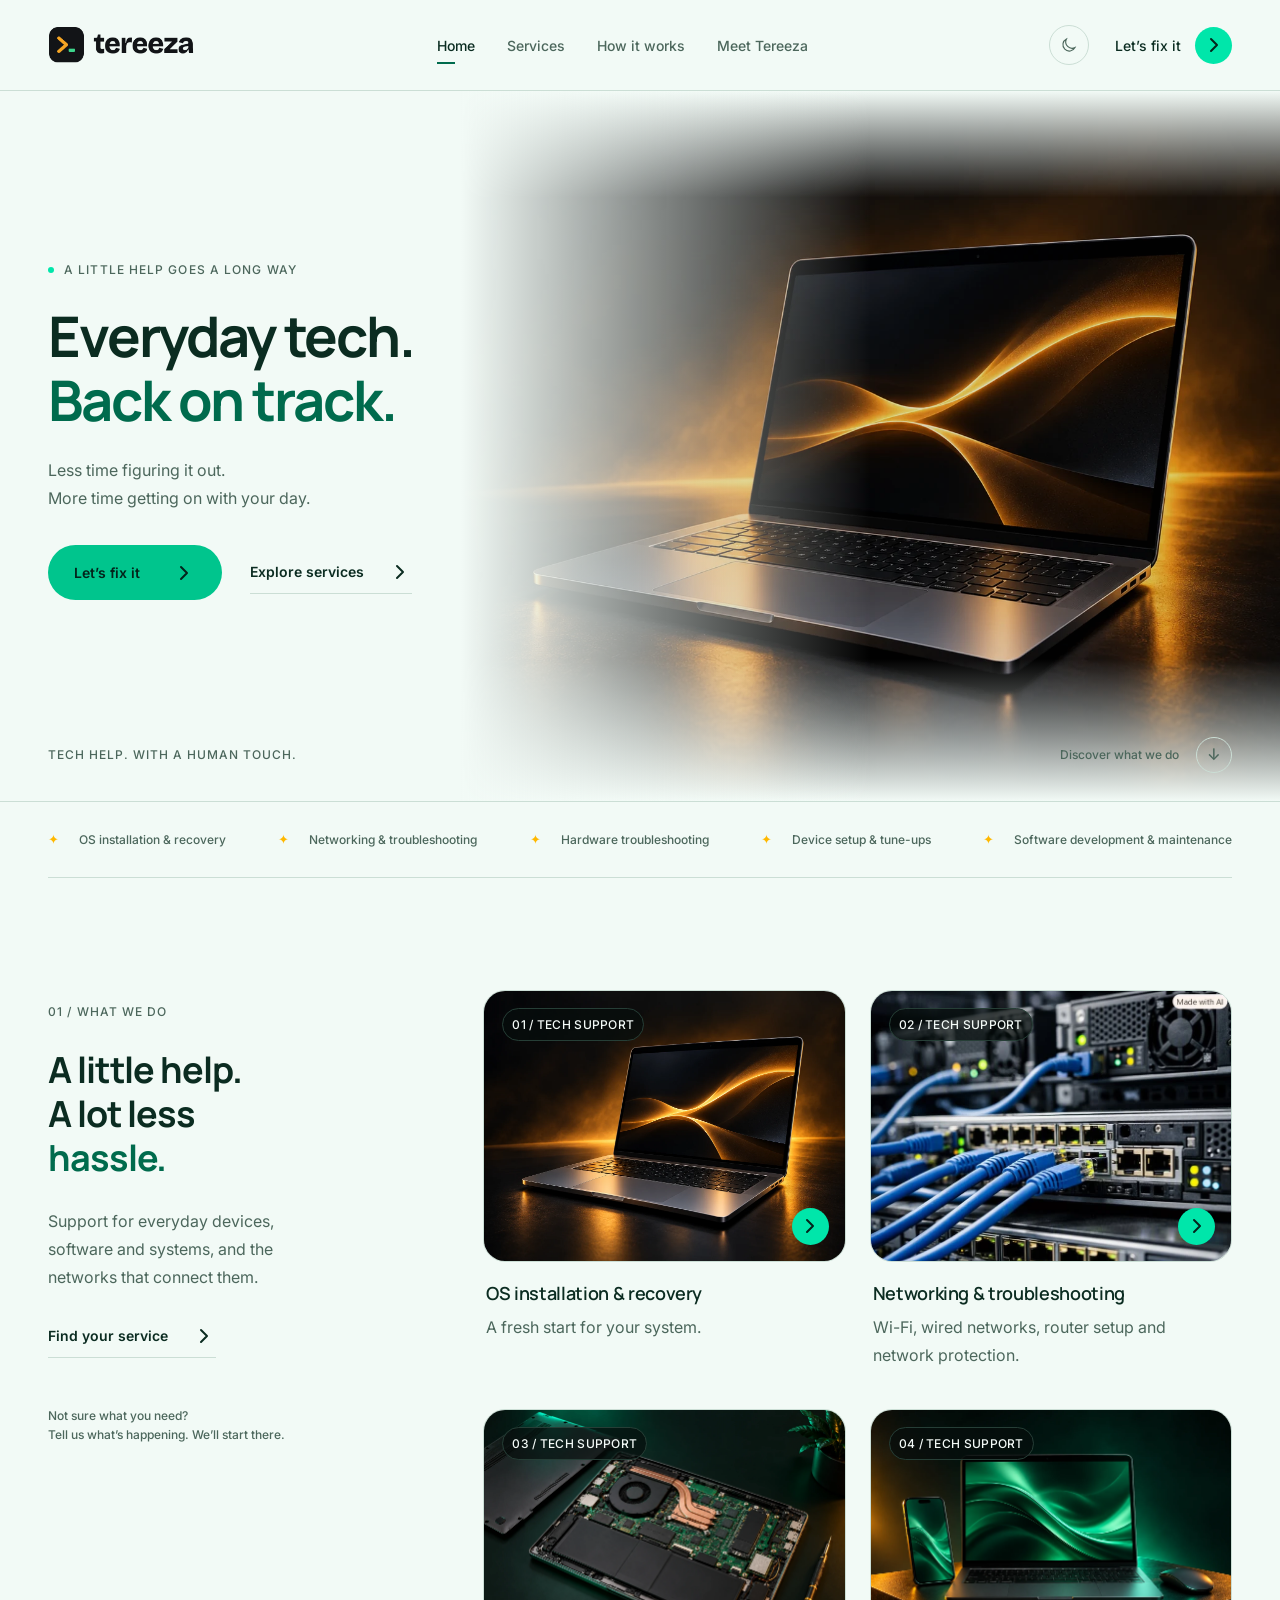
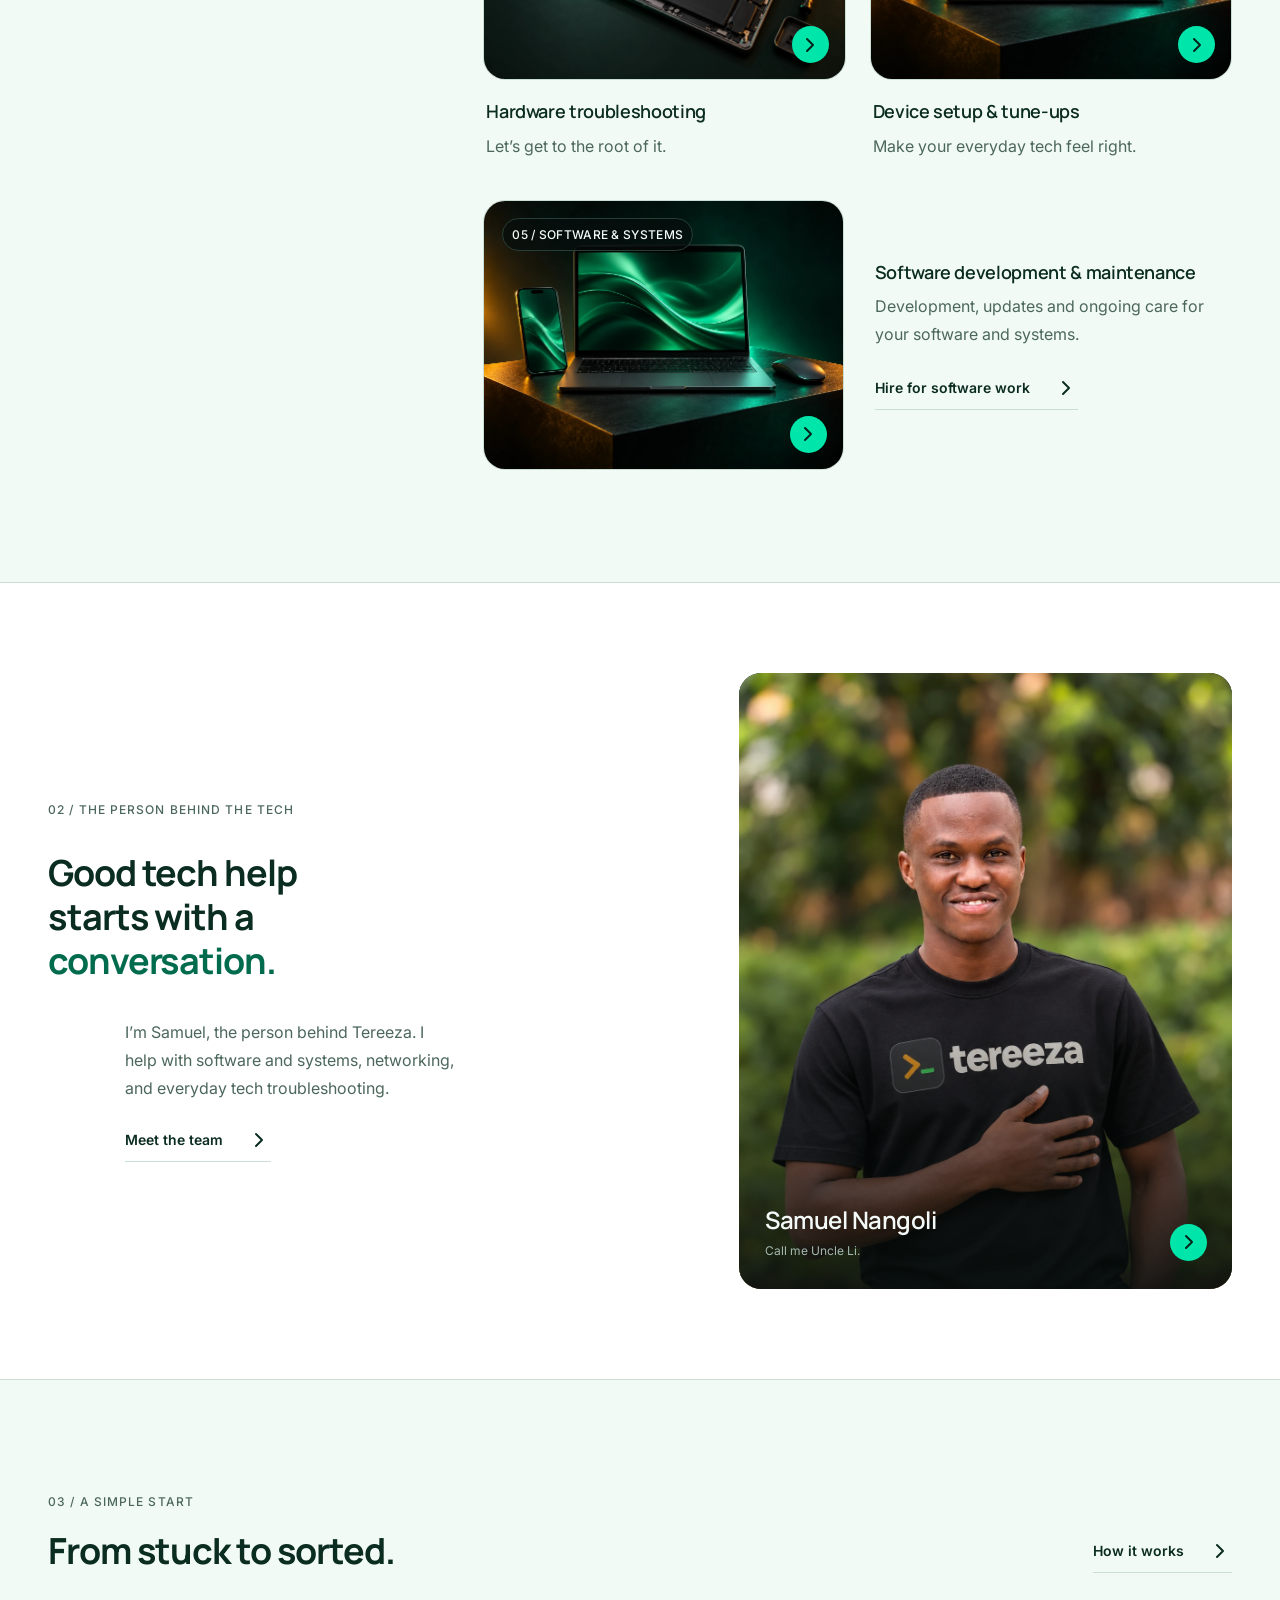
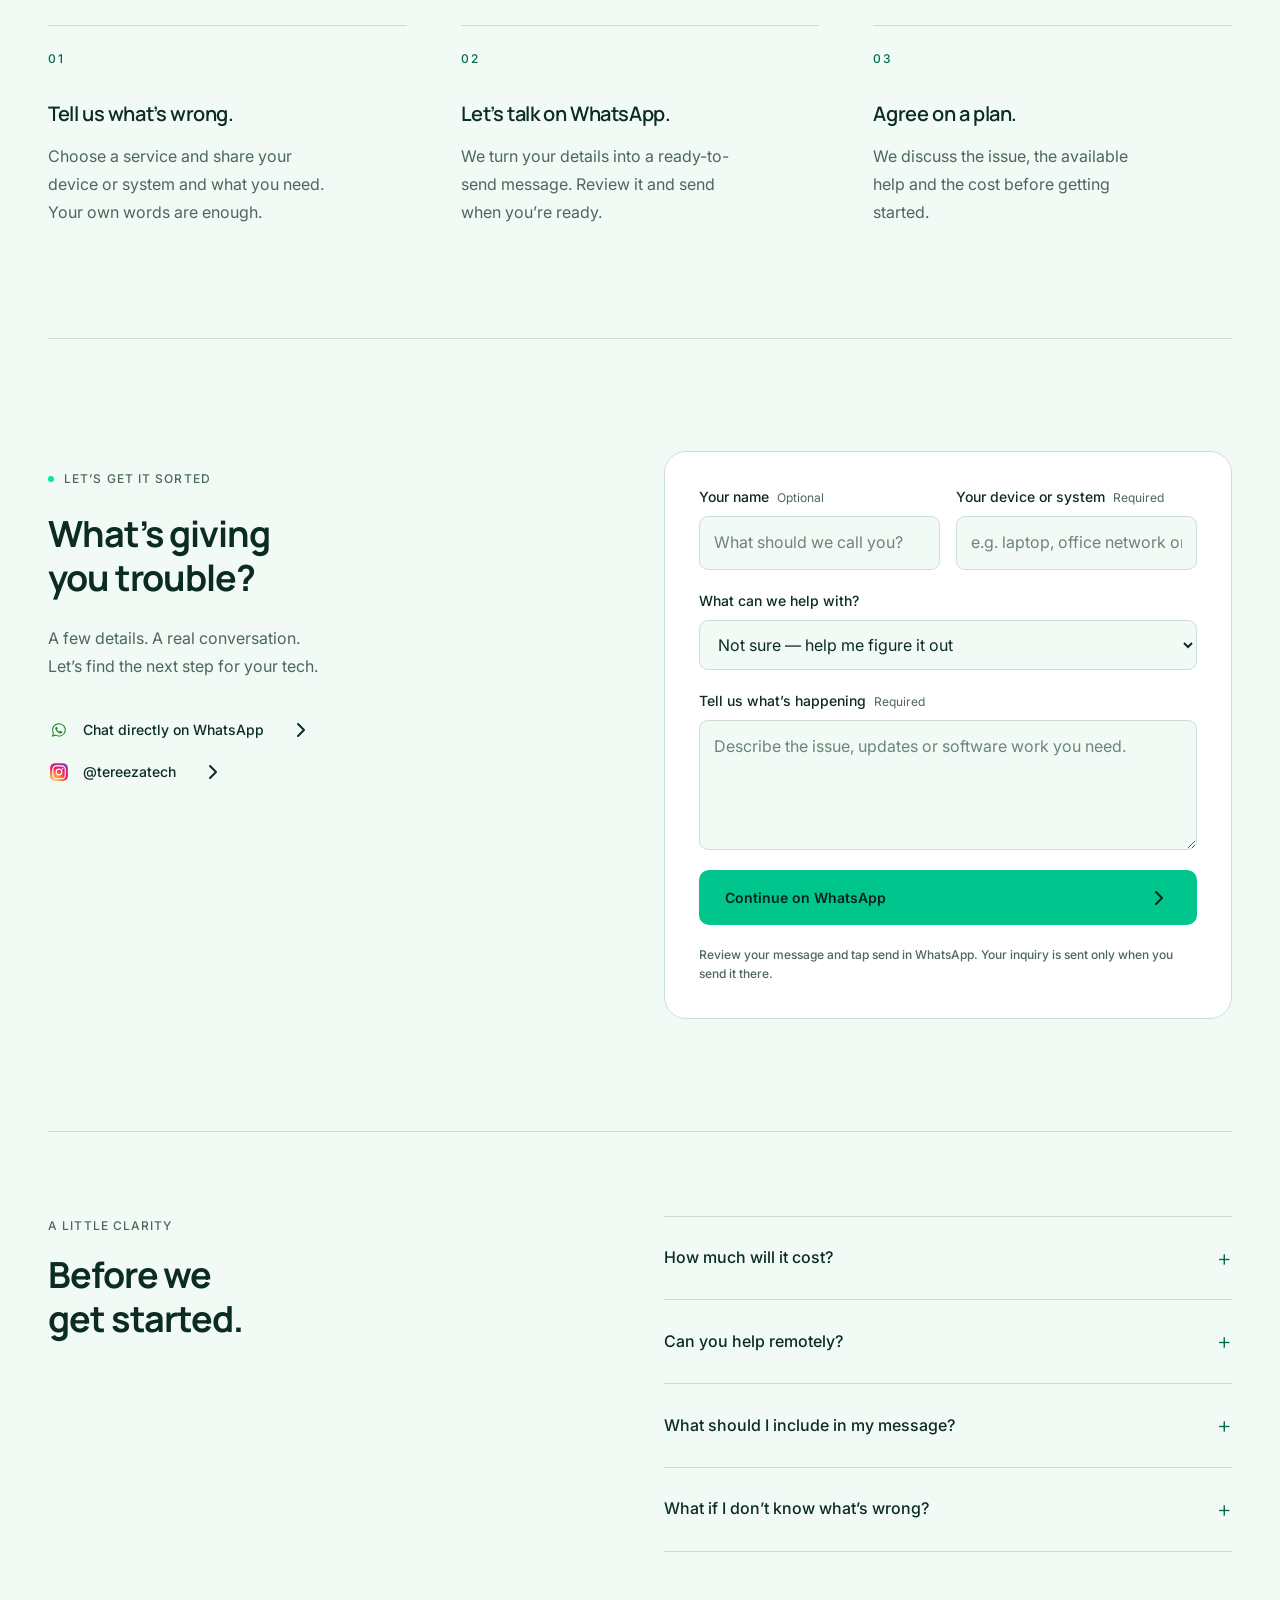
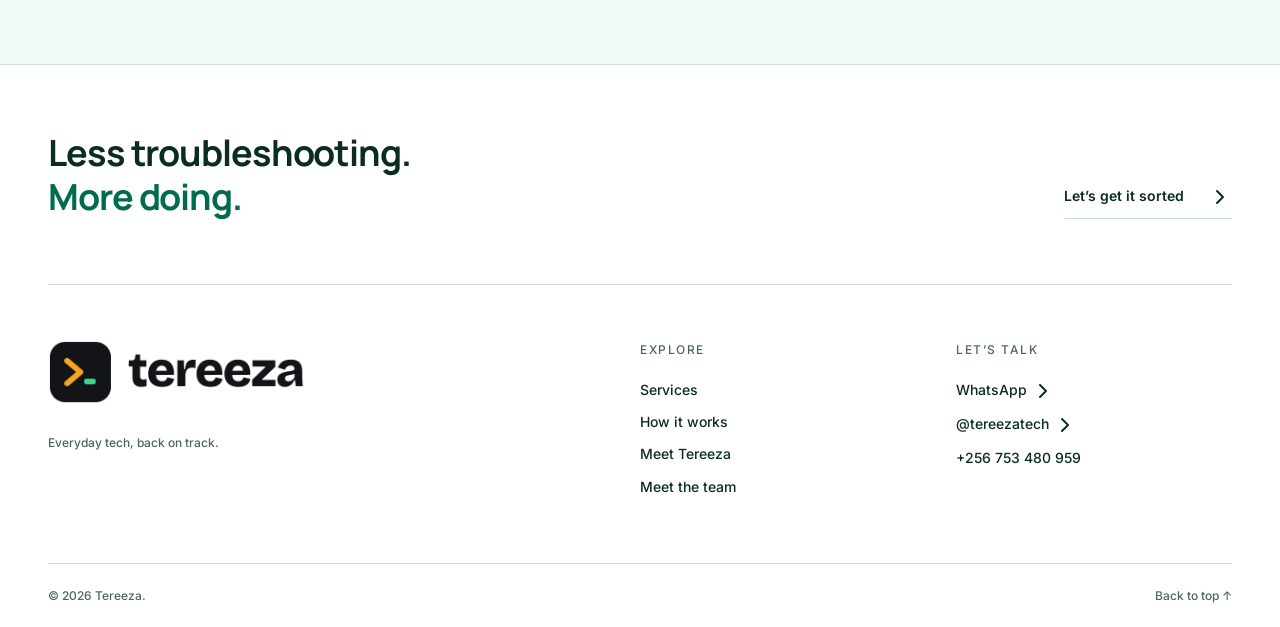
==== commit 92d2d74d: "Add Matthew Mukasa team profile and team-aware service inquiries" ====
--- a/public/index.html
+++ b/public/index.html
@@ -4,6 +4,6 @@
 <section class="hero" aria-labelledby="hero-title"><div class="hero-visual"><img src="assets/tech-support-laptop.webp" alt="Graphite laptop with an amber wave on its screen, lit by warm studio lighting" width="1374" height="1145" fetchpriority="high" decoding="async"></div><div class="wrap hero-inner"><div class="hero-copy"><div class="eyebrow"><span class="dot"></span> A little help goes a long way</div><h1 id="hero-title">Everyday tech.<br><em>Back on track.</em></h1><p>Less time figuring it out.<br>More time getting on with your day.</p><div class="hero-actions"><a class="button primary" href="#inquiry">Let’s fix it <span aria-hidden="true"><svg xmlns="http://www.w3.org/2000/svg" width="24" height="24" viewBox="0 0 24 24" fill="none" stroke="currentColor" stroke-width="2" stroke-linecap="round" stroke-linejoin="round" class="lucide lucide-chevron-right preview-icon" aria-hidden="true" focusable="false"><path d="m9 18 6-6-6-6"/></svg></span></a><a class="text-link" href="services.html">Explore services <span aria-hidden="true"><svg xmlns="http://www.w3.org/2000/svg" width="24" height="24" viewBox="0 0 24 24" fill="none" stroke="currentColor" stroke-width="2" stroke-linecap="round" stroke-linejoin="round" class="lucide lucide-chevron-right preview-icon" aria-hidden="true" focusable="false"><path d="m9 18 6-6-6-6"/></svg></span></a></div></div><div class="hero-bottom"><span>TECH HELP. WITH A HUMAN TOUCH.</span><a href="#services">Discover what we do <span aria-hidden="true">↓</span></a></div></div></section>
 <div class="service-strip wrap"><span>OS installation & recovery</span><span>Networking &amp; troubleshooting</span><span>Hardware troubleshooting</span><span>Device setup & tune-ups</span><span>Software development &amp; maintenance</span></div>
 <section class="wrap section home-services" id="services" aria-labelledby="services-title"><div class="services-intro"><div class="eyebrow">01 / What we do</div><h2 id="services-title">A little help.<br>A lot less<br><em>hassle.</em></h2><p>Support for everyday devices, software and systems, and the networks that connect them.</p><a class="text-link" href="services.html">Find your service <span aria-hidden="true"><svg xmlns="http://www.w3.org/2000/svg" width="24" height="24" viewBox="0 0 24 24" fill="none" stroke="currentColor" stroke-width="2" stroke-linecap="round" stroke-linejoin="round" class="lucide lucide-chevron-right preview-icon" aria-hidden="true" focusable="false"><path d="m9 18 6-6-6-6"/></svg></span></a><p class="quiet-note">Not sure what you need?<br>Tell us what’s happening. We’ll start there.</p></div><div class="services-grid"><article class="service-card" data-group="software" id="service-os"><a class="service-image" href="index.html?service=os#inquiry" aria-label="Get OS help"><img src="assets/tech-support-laptop.webp" alt="Graphite laptop with a warm amber wave on the screen" width="1200" height="900" loading="lazy" decoding="async"><span class="image-index" aria-hidden="true">01 / TECH SUPPORT</span><span class="image-action" aria-hidden="true"><svg xmlns="http://www.w3.org/2000/svg" width="24" height="24" viewBox="0 0 24 24" fill="none" stroke="currentColor" stroke-width="2" stroke-linecap="round" stroke-linejoin="round" class="lucide lucide-chevron-right preview-icon" aria-hidden="true" focusable="false"><path d="m9 18 6-6-6-6"/></svg></span></a><div class="service-meta"><h3><a href="index.html?service=os#inquiry">OS installation &amp; recovery</a></h3><p>A fresh start for your system.</p></div></article><article class="service-card" data-group="connectivity" id="service-networking"><a class="service-image" href="index.html?service=networking#inquiry" aria-label="Get networking help"><img class="networking-image" src="assets/service-networking.webp" alt="Network switches and servers connected with blue Ethernet cables" width="736" height="736" loading="lazy" decoding="async"><span class="image-index" aria-hidden="true">02 / TECH SUPPORT</span><span class="image-action" aria-hidden="true"><svg xmlns="http://www.w3.org/2000/svg" width="24" height="24" viewBox="0 0 24 24" fill="none" stroke="currentColor" stroke-width="2" stroke-linecap="round" stroke-linejoin="round" class="lucide lucide-chevron-right preview-icon" aria-hidden="true" focusable="false"><path d="m9 18 6-6-6-6"/></svg></span></a><div class="service-meta"><h3><a href="index.html?service=networking#inquiry">Networking &amp; troubleshooting</a></h3><p>Wi-Fi, wired networks, router setup and network protection.</p></div></article><article class="service-card" data-group="hardware" id="service-hardware"><a class="service-image" href="index.html?service=hardware#inquiry" aria-label="Check my device"><img src="assets/service-hardware.webp" alt="Opened laptop showing its motherboard beside a precision screwdriver" width="1200" height="900" loading="lazy" decoding="async"><span class="image-index" aria-hidden="true">03 / TECH SUPPORT</span><span class="image-action" aria-hidden="true"><svg xmlns="http://www.w3.org/2000/svg" width="24" height="24" viewBox="0 0 24 24" fill="none" stroke="currentColor" stroke-width="2" stroke-linecap="round" stroke-linejoin="round" class="lucide lucide-chevron-right preview-icon" aria-hidden="true" focusable="false"><path d="m9 18 6-6-6-6"/></svg></span></a><div class="service-meta"><h3><a href="index.html?service=hardware#inquiry">Hardware troubleshooting</a></h3><p>Let’s get to the root of it.</p></div></article><article class="service-card" data-group="software" id="service-setup"><a class="service-image" href="index.html?service=setup#inquiry" aria-label="Sort my setup"><img src="assets/service-setup.webp" alt="Graphite laptop, phone and mouse arranged on a dark green studio surface" width="1200" height="900" loading="lazy" decoding="async"><span class="image-index" aria-hidden="true">04 / TECH SUPPORT</span><span class="image-action" aria-hidden="true"><svg xmlns="http://www.w3.org/2000/svg" width="24" height="24" viewBox="0 0 24 24" fill="none" stroke="currentColor" stroke-width="2" stroke-linecap="round" stroke-linejoin="round" class="lucide lucide-chevron-right preview-icon" aria-hidden="true" focusable="false"><path d="m9 18 6-6-6-6"/></svg></span></a><div class="service-meta"><h3><a href="index.html?service=setup#inquiry">Device setup &amp; tune-ups</a></h3><p>Make your everyday tech feel right.</p></div></article><article class="service-card service-card-wide" data-group="software" id="service-software"><a class="service-image" href="index.html?service=software#inquiry" aria-label="Hire for software work"><img src="assets/service-setup.webp" alt="Laptop, phone and mouse with green screen artwork" width="1448" height="1086" loading="lazy" decoding="async"><span class="image-index" aria-hidden="true">05 / SOFTWARE &amp; SYSTEMS</span><span class="image-action" aria-hidden="true"><svg xmlns="http://www.w3.org/2000/svg" width="24" height="24" viewBox="0 0 24 24" fill="none" stroke="currentColor" stroke-width="2" stroke-linecap="round" stroke-linejoin="round" class="lucide lucide-chevron-right preview-icon" aria-hidden="true" focusable="false"><path d="m9 18 6-6-6-6"/></svg></span></a><div class="service-meta"><h3><a href="index.html?service=software#inquiry">Software development &amp; maintenance</a></h3><p>Development, updates and ongoing care for your software and systems.</p><a class="text-link service-link" href="index.html?service=software#inquiry">Hire for software work <span aria-hidden="true"><svg xmlns="http://www.w3.org/2000/svg" width="24" height="24" viewBox="0 0 24 24" fill="none" stroke="currentColor" stroke-width="2" stroke-linecap="round" stroke-linejoin="round" class="lucide lucide-chevron-right preview-icon" aria-hidden="true" focusable="false"><path d="m9 18 6-6-6-6"/></svg></span></a></div></article></div></section>
-<section class="story-section"><div class="wrap story-layout"><div class="story-copy"><div class="eyebrow">02 / The person behind the tech</div><h2>Good tech help<br>starts with a<br><em>conversation.</em></h2><div class="story-body"><p>I’m Samuel, the person behind Tereeza. I help with software and systems, networking, and everyday tech troubleshooting.</p><a class="text-link" href="meet-tereeza.html">Meet Tereeza <span aria-hidden="true"><svg xmlns="http://www.w3.org/2000/svg" width="24" height="24" viewBox="0 0 24 24" fill="none" stroke="currentColor" stroke-width="2" stroke-linecap="round" stroke-linejoin="round" class="lucide lucide-chevron-right preview-icon" aria-hidden="true" focusable="false"><path d="m9 18 6-6-6-6"/></svg></span></a></div></div><a class="founder-image" href="meet-tereeza.html" aria-label="Meet Samuel Nangoli"><img src="assets/samuel-nangoli.webp" alt="Samuel Nangoli wearing a Tereeza T-shirt" width="1086" height="1448" loading="lazy" decoding="async"><span>Samuel Nangoli <small>Call me Uncle Li.</small></span><span class="image-action" aria-hidden="true"><svg xmlns="http://www.w3.org/2000/svg" width="24" height="24" viewBox="0 0 24 24" fill="none" stroke="currentColor" stroke-width="2" stroke-linecap="round" stroke-linejoin="round" class="lucide lucide-chevron-right preview-icon" aria-hidden="true" focusable="false"><path d="m9 18 6-6-6-6"/></svg></span></a></div></section>
+<section class="story-section"><div class="wrap story-layout"><div class="story-copy"><div class="eyebrow">02 / The person behind the tech</div><h2>Good tech help<br>starts with a<br><em>conversation.</em></h2><div class="story-body"><p>I’m Samuel, the person behind Tereeza. I help with software and systems, networking, and everyday tech troubleshooting.</p><a class="text-link" href="meet-tereeza.html#team">Meet the team <span aria-hidden="true"><svg xmlns="http://www.w3.org/2000/svg" width="24" height="24" viewBox="0 0 24 24" fill="none" stroke="currentColor" stroke-width="2" stroke-linecap="round" stroke-linejoin="round" class="lucide lucide-chevron-right preview-icon" aria-hidden="true" focusable="false"><path d="m9 18 6-6-6-6"/></svg></span></a></div></div><a class="founder-image" href="meet-tereeza.html" aria-label="Meet Samuel Nangoli"><img src="assets/samuel-nangoli.webp" alt="Samuel Nangoli wearing a Tereeza T-shirt" width="1086" height="1448" loading="lazy" decoding="async"><span>Samuel Nangoli <small>Call me Uncle Li.</small></span><span class="image-action" aria-hidden="true"><svg xmlns="http://www.w3.org/2000/svg" width="24" height="24" viewBox="0 0 24 24" fill="none" stroke="currentColor" stroke-width="2" stroke-linecap="round" stroke-linejoin="round" class="lucide lucide-chevron-right preview-icon" aria-hidden="true" focusable="false"><path d="m9 18 6-6-6-6"/></svg></span></a></div></section>
 <section class="wrap section process-preview" aria-labelledby="process-title"><div class="section-heading"><div><div class="eyebrow">03 / A simple start</div><h2 id="process-title">From stuck to sorted.</h2></div><a class="text-link" href="how-it-works.html">How it works <span aria-hidden="true"><svg xmlns="http://www.w3.org/2000/svg" width="24" height="24" viewBox="0 0 24 24" fill="none" stroke="currentColor" stroke-width="2" stroke-linecap="round" stroke-linejoin="round" class="lucide lucide-chevron-right preview-icon" aria-hidden="true" focusable="false"><path d="m9 18 6-6-6-6"/></svg></span></a></div><ol class="steps"><li><span class="step-number">01</span><h3>Tell us what’s wrong.</h3><p>Choose a service and share your device or system and what you need. Your own words are enough.</p></li><li><span class="step-number">02</span><h3>Let’s talk on WhatsApp.</h3><p>We turn your details into a ready-to-send message. Review it and send when you’re ready.</p></li><li><span class="step-number">03</span><h3>Agree on a plan.</h3><p>We discuss the issue, the available help and the cost before getting started.</p></li></ol></section>
-<section class="inquiry-section wrap section" id="inquiry" aria-labelledby="contact-title"><div class="inquiry-copy"><div class="eyebrow"><span class="dot"></span> Let’s get it sorted</div><h2 id="contact-title">What’s giving<br>you trouble?</h2><p>A few details. A real conversation.<br>Let’s find the next step for your tech.</p><div class="contact-links"><a href="https://wa.me/256753480959" target="_blank" rel="noopener noreferrer"><img src="assets/whatsapp.svg" width="22" height="22" alt="">Chat directly on WhatsApp <span aria-hidden="true"><svg xmlns="http://www.w3.org/2000/svg" width="24" height="24" viewBox="0 0 24 24" fill="none" stroke="currentColor" stroke-width="2" stroke-linecap="round" stroke-linejoin="round" class="lucide lucide-chevron-right preview-icon" aria-hidden="true" focusable="false"><path d="m9 18 6-6-6-6"/></svg></span></a><a href="https://www.instagram.com/tereezatech/" target="_blank" rel="noopener noreferrer"><img src="assets/instagram.svg" width="22" height="22" alt="">@tereezatech <span aria-hidden="true"><svg xmlns="http://www.w3.org/2000/svg" width="24" height="24" viewBox="0 0 24 24" fill="none" stroke="currentColor" stroke-width="2" stroke-linecap="round" stroke-linejoin="round" class="lucide lucide-chevron-right preview-icon" aria-hidden="true" focusable="false"><path d="m9 18 6-6-6-6"/></svg></span></a></div></div><form class="inquiry-form" action="https://wa.me/256753480959" method="get" target="_blank" rel="noopener noreferrer" id="inquiry-form" aria-describedby="form-note"><div class="form-row"><div class="field"><label for="customer-name">Your name <span>Optional</span></label><input id="customer-name" autocomplete="name" maxlength="80" placeholder="What should we call you?"></div><div class="field"><label for="device">Your device or system <span>Required</span></label><input id="device" maxlength="120" placeholder="e.g. laptop, office network or open-source app" required></div></div><div class="field"><label for="service">What can we help with?</label><select id="service"><option>Not sure — help me figure it out</option><option>OS installation &amp; recovery</option><option>Networking &amp; troubleshooting</option><option>Hardware troubleshooting</option><option>Device setup &amp; tune-ups</option><option>Software development &amp; maintenance</option></select></div><div class="field"><label for="problem">Tell us what’s happening <span>Required</span></label><textarea id="problem" placeholder="Describe the issue, updates or software work you need." required minlength="5" maxlength="2000" rows="4"></textarea></div><input type="hidden" name="text" id="whatsapp-message"><button class="button primary" type="submit">Continue on WhatsApp <span aria-hidden="true"><svg xmlns="http://www.w3.org/2000/svg" width="24" height="24" viewBox="0 0 24 24" fill="none" stroke="currentColor" stroke-width="2" stroke-linecap="round" stroke-linejoin="round" class="lucide lucide-chevron-right preview-icon" aria-hidden="true" focusable="false"><path d="m9 18 6-6-6-6"/></svg></span></button><p class="form-note" id="form-note">Review your message and tap send in WhatsApp. Your inquiry is sent only when you send it there.</p><p class="form-status" id="form-status" role="status" hidden>Your message is ready. Review it in WhatsApp and tap send. <a id="whatsapp-fallback" href="https://wa.me/256753480959" target="_blank" rel="noopener noreferrer">Open your message <svg xmlns="http://www.w3.org/2000/svg" width="24" height="24" viewBox="0 0 24 24" fill="none" stroke="currentColor" stroke-width="2" stroke-linecap="round" stroke-linejoin="round" class="lucide lucide-chevron-right preview-icon" aria-hidden="true" focusable="false"><path d="m9 18 6-6-6-6"/></svg></a></p><noscript><p class="form-note">To include these details, enable JavaScript or <a href="https://wa.me/256753480959" target="_blank" rel="noopener noreferrer">chat directly on WhatsApp</a>.</p></noscript></form></section><section class="wrap section faq" aria-labelledby="faq-title"><div><div class="eyebrow">A little clarity</div><h2 id="faq-title">Before we<br>get started.</h2></div><div><details><summary>How much will it cost?</summary><p>The cost depends on your device and the issue. Share the details on WhatsApp so we can discuss the work and agree on a price before getting started.</p></details><details><summary>Can you help remotely?</summary><p>Some software and connectivity problems can be discussed or guided remotely. Hardware issues may need an in-person check. We’ll agree on a suitable arrangement in the chat.</p></details><details><summary>What should I include in my message?</summary><p>Tell us your device model, the issue, when it started and any error message. You can add a photo or screenshot in WhatsApp if it helps explain what you’re seeing.</p></details><details><summary>What if I don’t know what’s wrong?</summary><p>That’s a good place to start. Choose “Not sure” in the form and describe what you’ve noticed. You don’t need to know the technical name.</p></details></div></section></main><footer class="footer"><div class="wrap"><div class="footer-top"><div class="footer-heading">Less troubleshooting.<br><span>More doing.</span></div><a class="text-link" href="index.html#inquiry">Let’s get it sorted <span aria-hidden="true"><svg xmlns="http://www.w3.org/2000/svg" width="24" height="24" viewBox="0 0 24 24" fill="none" stroke="currentColor" stroke-width="2" stroke-linecap="round" stroke-linejoin="round" class="lucide lucide-chevron-right preview-icon" aria-hidden="true" focusable="false"><path d="m9 18 6-6-6-6"/></svg></span></a></div><div class="footer-grid"><div class="footer-brand"><a class="brand " href="index.html" aria-label="Tereeza home"><img class="logo-dark" src="assets/tereeza-logo-dark.png" alt="Tereeza" width="4368" height="1104"><img class="logo-light" src="assets/tereeza-logo-light.png" alt="Tereeza" width="4368" height="1104"></a><p>Everyday tech, back on track.</p></div><div><h2>Explore</h2><a href="services.html">Services</a><a href="how-it-works.html">How it works</a><a href="meet-tereeza.html">Meet Tereeza</a></div><div><h2>Let’s talk</h2><a href="https://wa.me/256753480959" target="_blank" rel="noopener noreferrer">WhatsApp <span aria-hidden="true"><svg xmlns="http://www.w3.org/2000/svg" width="24" height="24" viewBox="0 0 24 24" fill="none" stroke="currentColor" stroke-width="2" stroke-linecap="round" stroke-linejoin="round" class="lucide lucide-chevron-right preview-icon" aria-hidden="true" focusable="false"><path d="m9 18 6-6-6-6"/></svg></span></a><a href="https://www.instagram.com/tereezatech/" target="_blank" rel="noopener noreferrer">@tereezatech <span aria-hidden="true"><svg xmlns="http://www.w3.org/2000/svg" width="24" height="24" viewBox="0 0 24 24" fill="none" stroke="currentColor" stroke-width="2" stroke-linecap="round" stroke-linejoin="round" class="lucide lucide-chevron-right preview-icon" aria-hidden="true" focusable="false"><path d="m9 18 6-6-6-6"/></svg></span></a><a href="tel:+256753480959">+256 753 480 959</a></div></div><div class="footer-bottom"><span>© <span id="year">2026</span> Tereeza.</span><a href="#main">Back to top ↑</a></div></div></footer></body></html>+<section class="inquiry-section wrap section" id="inquiry" aria-labelledby="contact-title"><div class="inquiry-copy"><div class="eyebrow"><span class="dot"></span> Let’s get it sorted</div><h2 id="contact-title">What’s giving<br>you trouble?</h2><p>A few details. A real conversation.<br>Let’s find the next step for your tech.</p><div class="contact-links"><a href="https://wa.me/256753480959" target="_blank" rel="noopener noreferrer"><img src="assets/whatsapp.svg" width="22" height="22" alt="">Chat directly on WhatsApp <span aria-hidden="true"><svg xmlns="http://www.w3.org/2000/svg" width="24" height="24" viewBox="0 0 24 24" fill="none" stroke="currentColor" stroke-width="2" stroke-linecap="round" stroke-linejoin="round" class="lucide lucide-chevron-right preview-icon" aria-hidden="true" focusable="false"><path d="m9 18 6-6-6-6"/></svg></span></a><a href="https://www.instagram.com/tereezatech/" target="_blank" rel="noopener noreferrer"><img src="assets/instagram.svg" width="22" height="22" alt="">@tereezatech <span aria-hidden="true"><svg xmlns="http://www.w3.org/2000/svg" width="24" height="24" viewBox="0 0 24 24" fill="none" stroke="currentColor" stroke-width="2" stroke-linecap="round" stroke-linejoin="round" class="lucide lucide-chevron-right preview-icon" aria-hidden="true" focusable="false"><path d="m9 18 6-6-6-6"/></svg></span></a></div></div><form class="inquiry-form" action="https://wa.me/256753480959" method="get" target="_blank" rel="noopener noreferrer" id="inquiry-form" aria-describedby="form-note"><div class="team-preference" id="team-preference" hidden><p id="team-preference-text" role="status"></p><button type="button" id="clear-team-preference">Ask the team instead</button></div><div class="form-row"><div class="field"><label for="customer-name">Your name <span>Optional</span></label><input id="customer-name" autocomplete="name" maxlength="80" placeholder="What should we call you?"></div><div class="field"><label for="device">Your device or system <span>Required</span></label><input id="device" maxlength="120" placeholder="e.g. laptop, office network or open-source app" required></div></div><div class="field"><label for="service">What can we help with?</label><select id="service"><option>Not sure — help me figure it out</option><option>OS installation &amp; recovery</option><option>Networking &amp; troubleshooting</option><option>Hardware troubleshooting</option><option>Device setup &amp; tune-ups</option><option>Software development &amp; maintenance</option></select></div><div class="field"><label for="problem">Tell us what’s happening <span>Required</span></label><textarea id="problem" placeholder="Describe the issue, updates or software work you need." required minlength="5" maxlength="2000" rows="4"></textarea></div><input type="hidden" name="text" id="whatsapp-message"><button class="button primary" type="submit">Continue on WhatsApp <span aria-hidden="true"><svg xmlns="http://www.w3.org/2000/svg" width="24" height="24" viewBox="0 0 24 24" fill="none" stroke="currentColor" stroke-width="2" stroke-linecap="round" stroke-linejoin="round" class="lucide lucide-chevron-right preview-icon" aria-hidden="true" focusable="false"><path d="m9 18 6-6-6-6"/></svg></span></button><p class="form-note" id="form-note">Review your message and tap send in WhatsApp. Your inquiry is sent only when you send it there.</p><p class="form-status" id="form-status" role="status" hidden>Your message is ready. Review it in WhatsApp and tap send. <a id="whatsapp-fallback" href="https://wa.me/256753480959" target="_blank" rel="noopener noreferrer">Open your message <svg xmlns="http://www.w3.org/2000/svg" width="24" height="24" viewBox="0 0 24 24" fill="none" stroke="currentColor" stroke-width="2" stroke-linecap="round" stroke-linejoin="round" class="lucide lucide-chevron-right preview-icon" aria-hidden="true" focusable="false"><path d="m9 18 6-6-6-6"/></svg></a></p><noscript><p class="form-note">To include these details, enable JavaScript or <a href="https://wa.me/256753480959" target="_blank" rel="noopener noreferrer">chat directly on WhatsApp</a>.</p></noscript></form></section><section class="wrap section faq" aria-labelledby="faq-title"><div><div class="eyebrow">A little clarity</div><h2 id="faq-title">Before we<br>get started.</h2></div><div><details><summary>How much will it cost?</summary><p>The cost depends on your device and the issue. Share the details on WhatsApp so we can discuss the work and agree on a price before getting started.</p></details><details><summary>Can you help remotely?</summary><p>Some software and connectivity problems can be discussed or guided remotely. Hardware issues may need an in-person check. We’ll agree on a suitable arrangement in the chat.</p></details><details><summary>What should I include in my message?</summary><p>Tell us your device model, the issue, when it started and any error message. You can add a photo or screenshot in WhatsApp if it helps explain what you’re seeing.</p></details><details><summary>What if I don’t know what’s wrong?</summary><p>That’s a good place to start. Choose “Not sure” in the form and describe what you’ve noticed. You don’t need to know the technical name.</p></details></div></section></main><footer class="footer"><div class="wrap"><div class="footer-top"><div class="footer-heading">Less troubleshooting.<br><span>More doing.</span></div><a class="text-link" href="index.html#inquiry">Let’s get it sorted <span aria-hidden="true"><svg xmlns="http://www.w3.org/2000/svg" width="24" height="24" viewBox="0 0 24 24" fill="none" stroke="currentColor" stroke-width="2" stroke-linecap="round" stroke-linejoin="round" class="lucide lucide-chevron-right preview-icon" aria-hidden="true" focusable="false"><path d="m9 18 6-6-6-6"/></svg></span></a></div><div class="footer-grid"><div class="footer-brand"><a class="brand " href="index.html" aria-label="Tereeza home"><img class="logo-dark" src="assets/tereeza-logo-dark.png" alt="Tereeza" width="4368" height="1104"><img class="logo-light" src="assets/tereeza-logo-light.png" alt="Tereeza" width="4368" height="1104"></a><p>Everyday tech, back on track.</p></div><div><h2>Explore</h2><a href="services.html">Services</a><a href="how-it-works.html">How it works</a><a href="meet-tereeza.html">Meet Tereeza</a><a href="meet-tereeza.html#team">Meet the team</a></div><div><h2>Let’s talk</h2><a href="https://wa.me/256753480959" target="_blank" rel="noopener noreferrer">WhatsApp <span aria-hidden="true"><svg xmlns="http://www.w3.org/2000/svg" width="24" height="24" viewBox="0 0 24 24" fill="none" stroke="currentColor" stroke-width="2" stroke-linecap="round" stroke-linejoin="round" class="lucide lucide-chevron-right preview-icon" aria-hidden="true" focusable="false"><path d="m9 18 6-6-6-6"/></svg></span></a><a href="https://www.instagram.com/tereezatech/" target="_blank" rel="noopener noreferrer">@tereezatech <span aria-hidden="true"><svg xmlns="http://www.w3.org/2000/svg" width="24" height="24" viewBox="0 0 24 24" fill="none" stroke="currentColor" stroke-width="2" stroke-linecap="round" stroke-linejoin="round" class="lucide lucide-chevron-right preview-icon" aria-hidden="true" focusable="false"><path d="m9 18 6-6-6-6"/></svg></span></a><a href="tel:+256753480959">+256 753 480 959</a></div></div><div class="footer-bottom"><span>© <span id="year">2026</span> Tereeza.</span><a href="#main">Back to top ↑</a></div></div></footer></body></html>
--- a/public/assets/site.css
+++ b/public/assets/site.css
@@ -58,3 +58,23 @@
 .home-services .service-card-wide .service-link{margin-top:18px}
 @media(max-width:900px){.service-strip span:last-child{grid-column:1/-1}.service-card-wide{gap:24px}}
 @media(max-width:640px){.service-card-wide,.has-single-service>.service-card{grid-template-columns:1fr;gap:0}.service-card-wide .service-meta,.has-single-service .service-meta{padding-block:18px 0}.service-scope{gap:9px}}
+
+/* Team profiles focus on each person's role, skills and relevant services. */
+.team-section{border-top:1px solid var(--line);padding-top:64px;scroll-margin-top:0}
+.team-intro{max-width:390px;color:var(--muted);font-size:16px;line-height:1.75}
+.team-profiles{display:grid;gap:24px}
+.team-profile{display:grid;grid-template-columns:220px 1fr;gap:40px;align-items:center;padding:36px;border:1px solid var(--line);border-radius:var(--radius);background:var(--surface)}
+.team-avatar{display:grid;place-items:center;align-self:stretch;min-height:260px;background:var(--bg);border:1px solid var(--line);border-radius:18px;color:var(--accent);font-family:Manrope,'Manrope Offline',Arial,Helvetica,sans-serif;font-size:72px;font-weight:600;line-height:1}
+.team-role{font-size:14px;font-weight:500;color:var(--muted);margin-bottom:8px}
+.team-profile h3{font-size:18px;font-weight:600;line-height:1.45;letter-spacing:-.35px;margin-bottom:7px}
+.team-specialty{font-size:14px;font-weight:500;color:var(--accent);line-height:1.6}
+.team-summary{max-width:720px;margin-top:18px;color:var(--muted);font-size:16px;line-height:1.75}
+.team-skills{display:flex;flex-wrap:wrap;gap:8px;list-style:none;padding:0;margin:20px 0 0}
+.team-skills li{padding:6px 12px;border:1px solid var(--line);border-radius:100px;font-size:12px;font-weight:500;line-height:1.6;color:var(--muted)}
+.team-actions{display:flex;flex-wrap:wrap;gap:12px;margin-top:25px}
+.team-preference{display:flex;flex-wrap:wrap;align-items:center;justify-content:space-between;gap:9px 16px;padding:12px 14px;border-left:2px solid var(--accent);background:var(--bg)}
+.team-preference p{font-size:14px;font-weight:500;line-height:1.6}
+.team-preference button{padding:3px 0;border:0;border-bottom:1px solid var(--line);background:transparent;color:var(--muted);font-size:12px;font-weight:500;line-height:1.6}
+.team-preference button:hover{color:var(--accent);border-color:var(--accent)}
+@media(max-width:900px){.team-profile{grid-template-columns:180px 1fr;gap:28px;padding:28px}.team-avatar{font-size:60px}.team-actions .button{width:100%}}
+@media(max-width:640px){.team-section{padding-top:48px}.team-profile{grid-template-columns:1fr;gap:24px;padding:24px}.team-avatar{width:104px;min-height:104px;font-size:40px;border-radius:16px}.team-intro{margin-top:18px}.team-actions{gap:12px}.team-summary{font-size:16px}}
